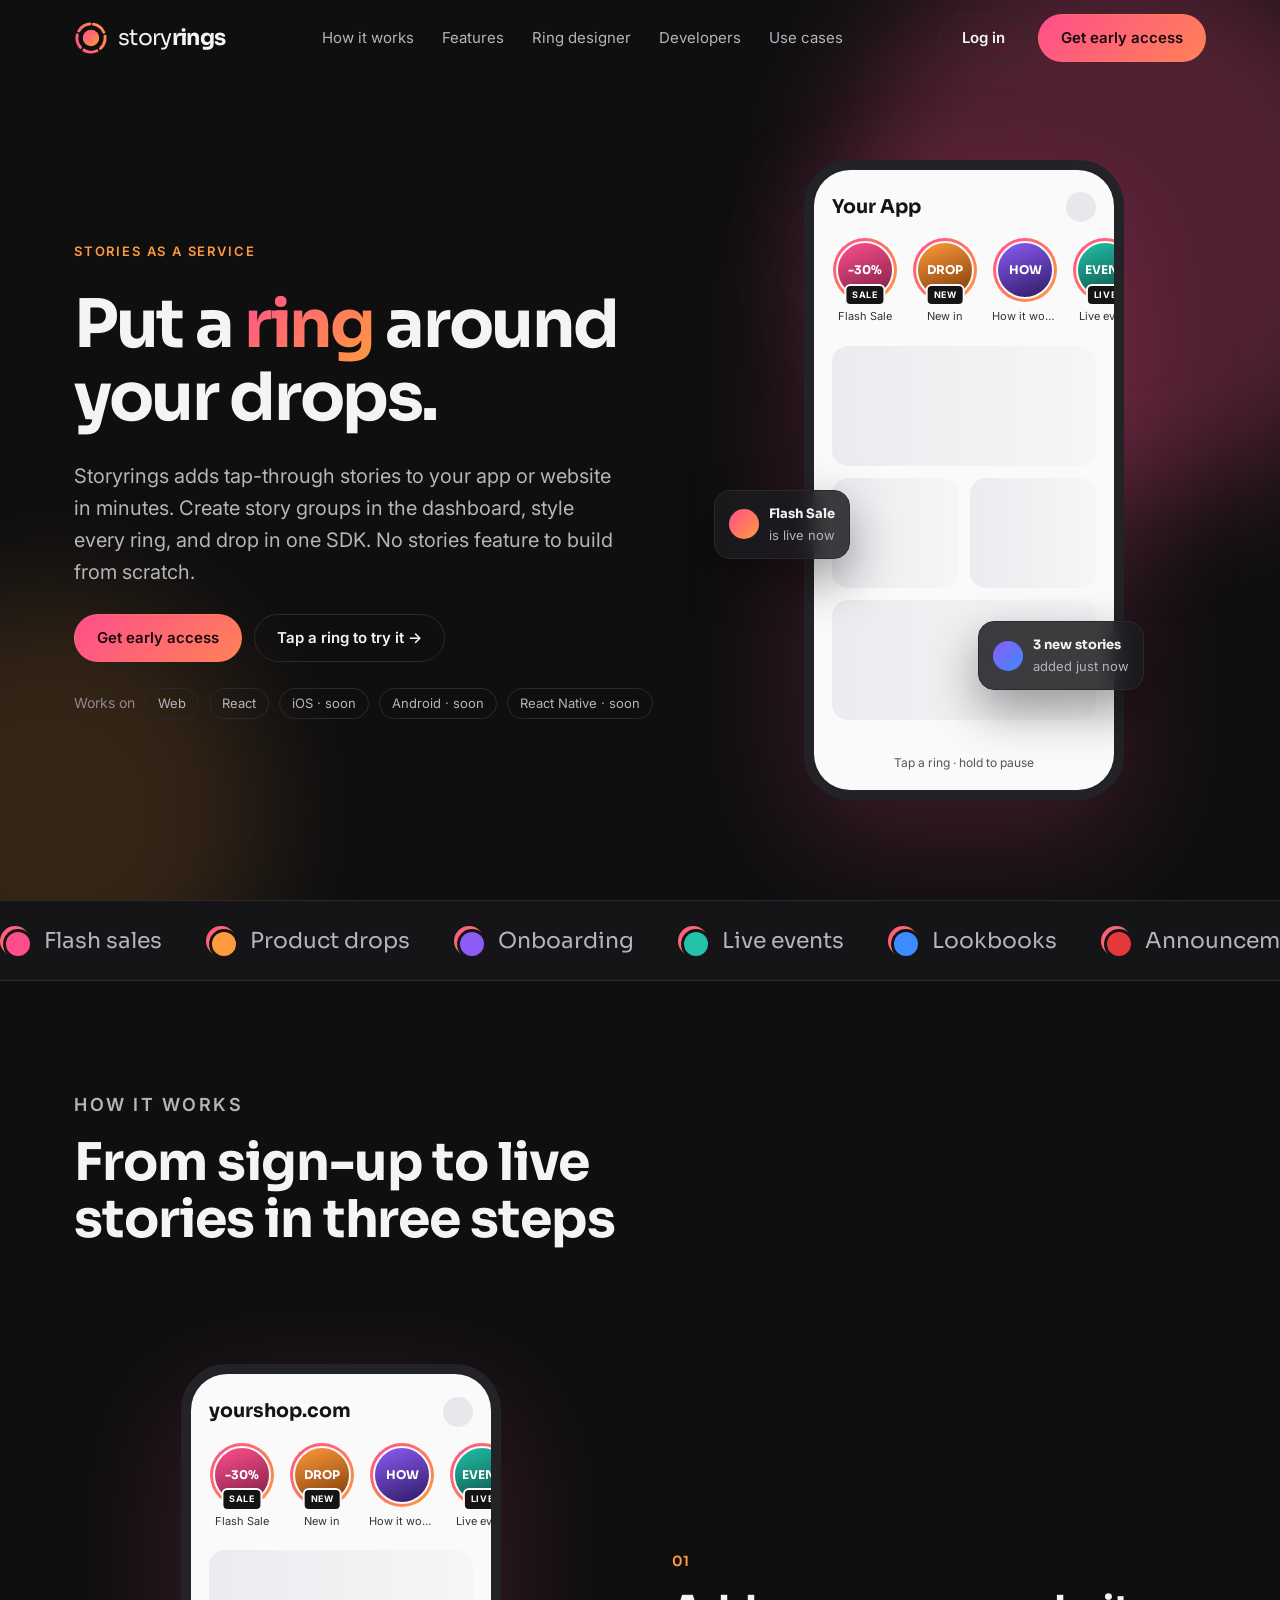
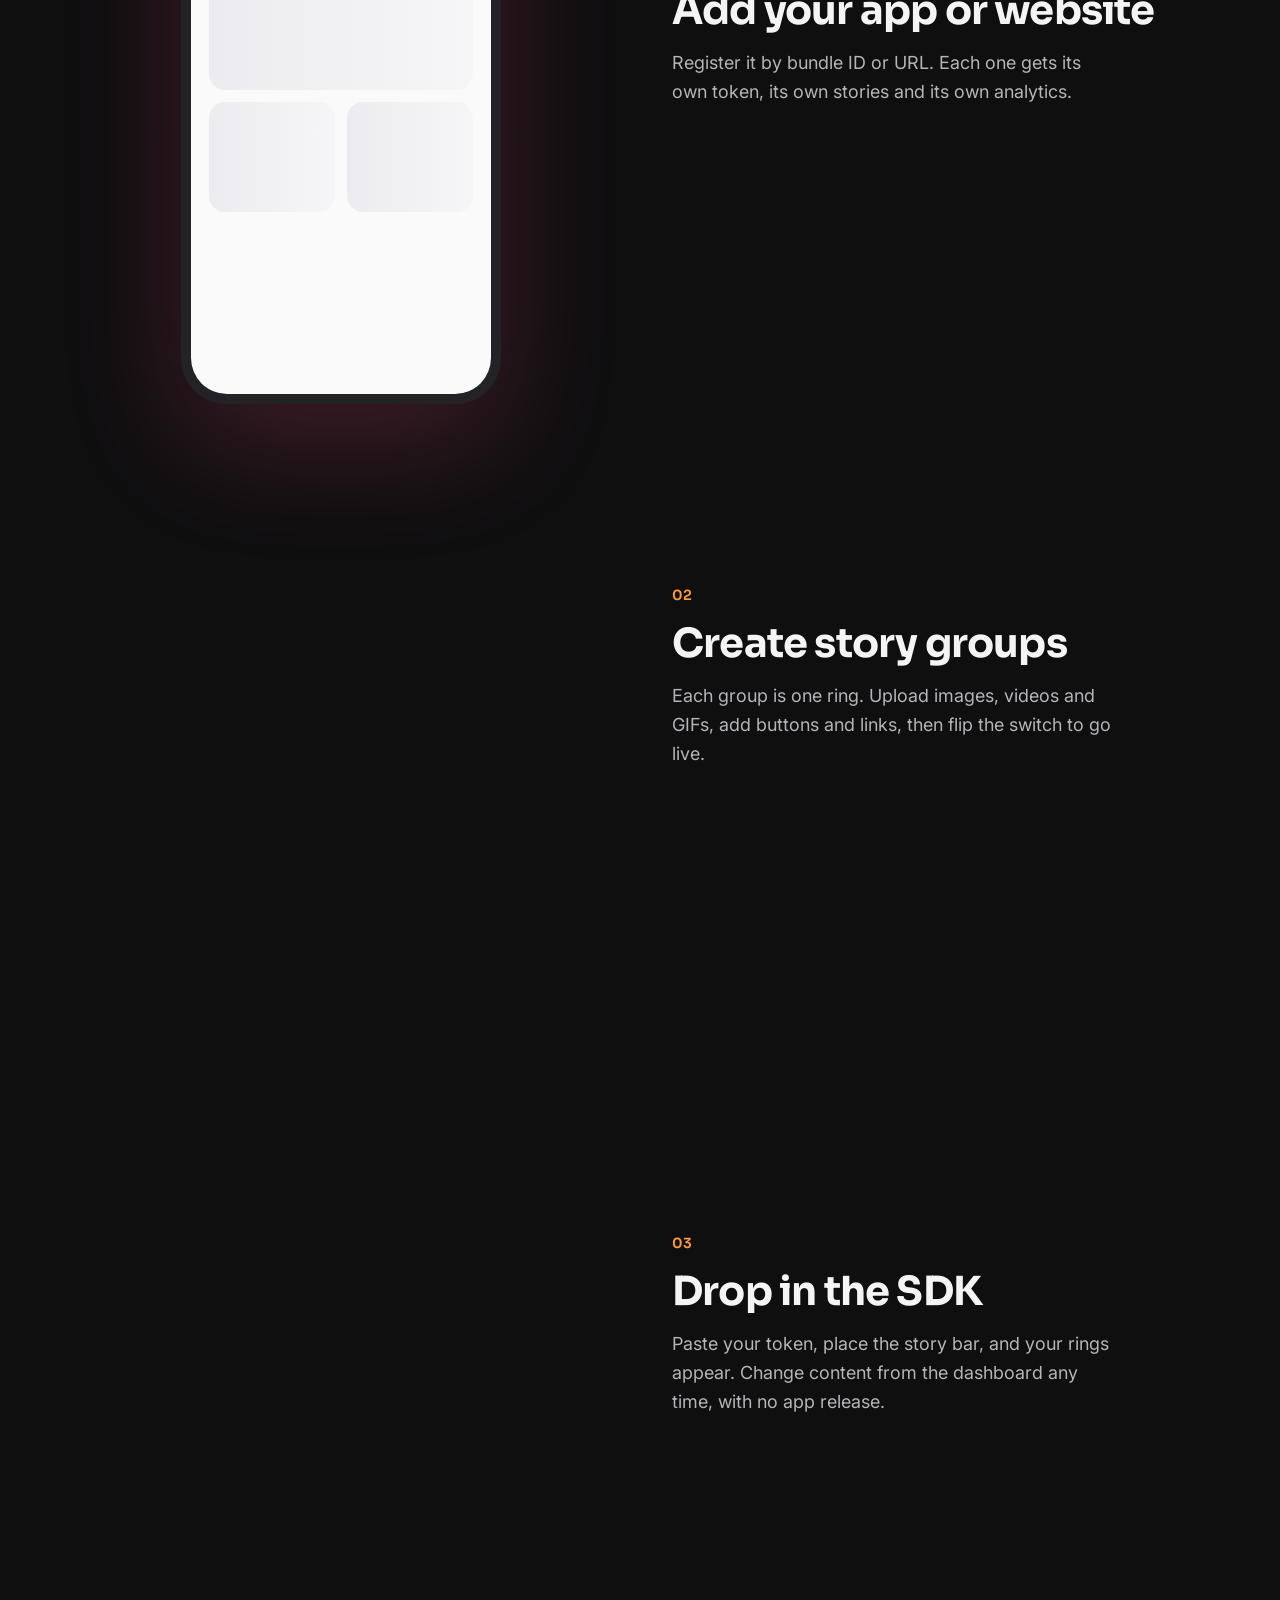
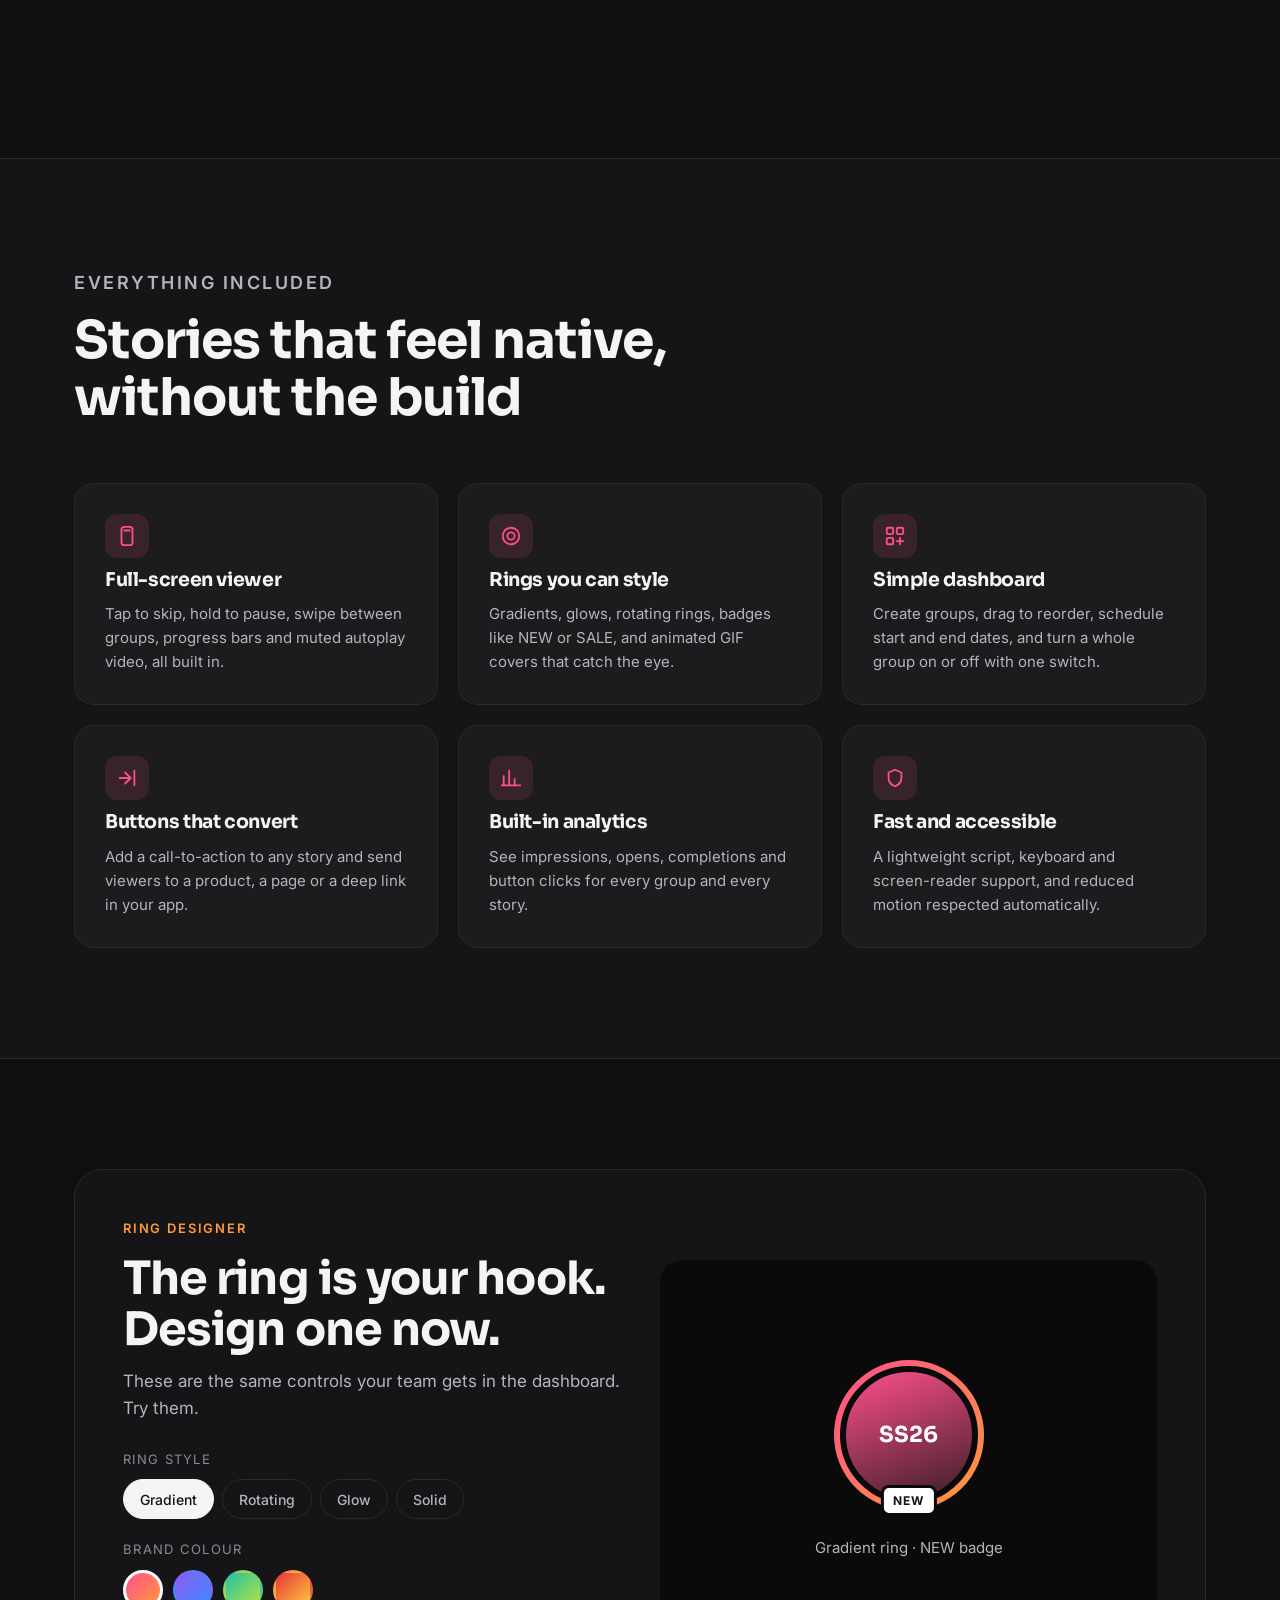
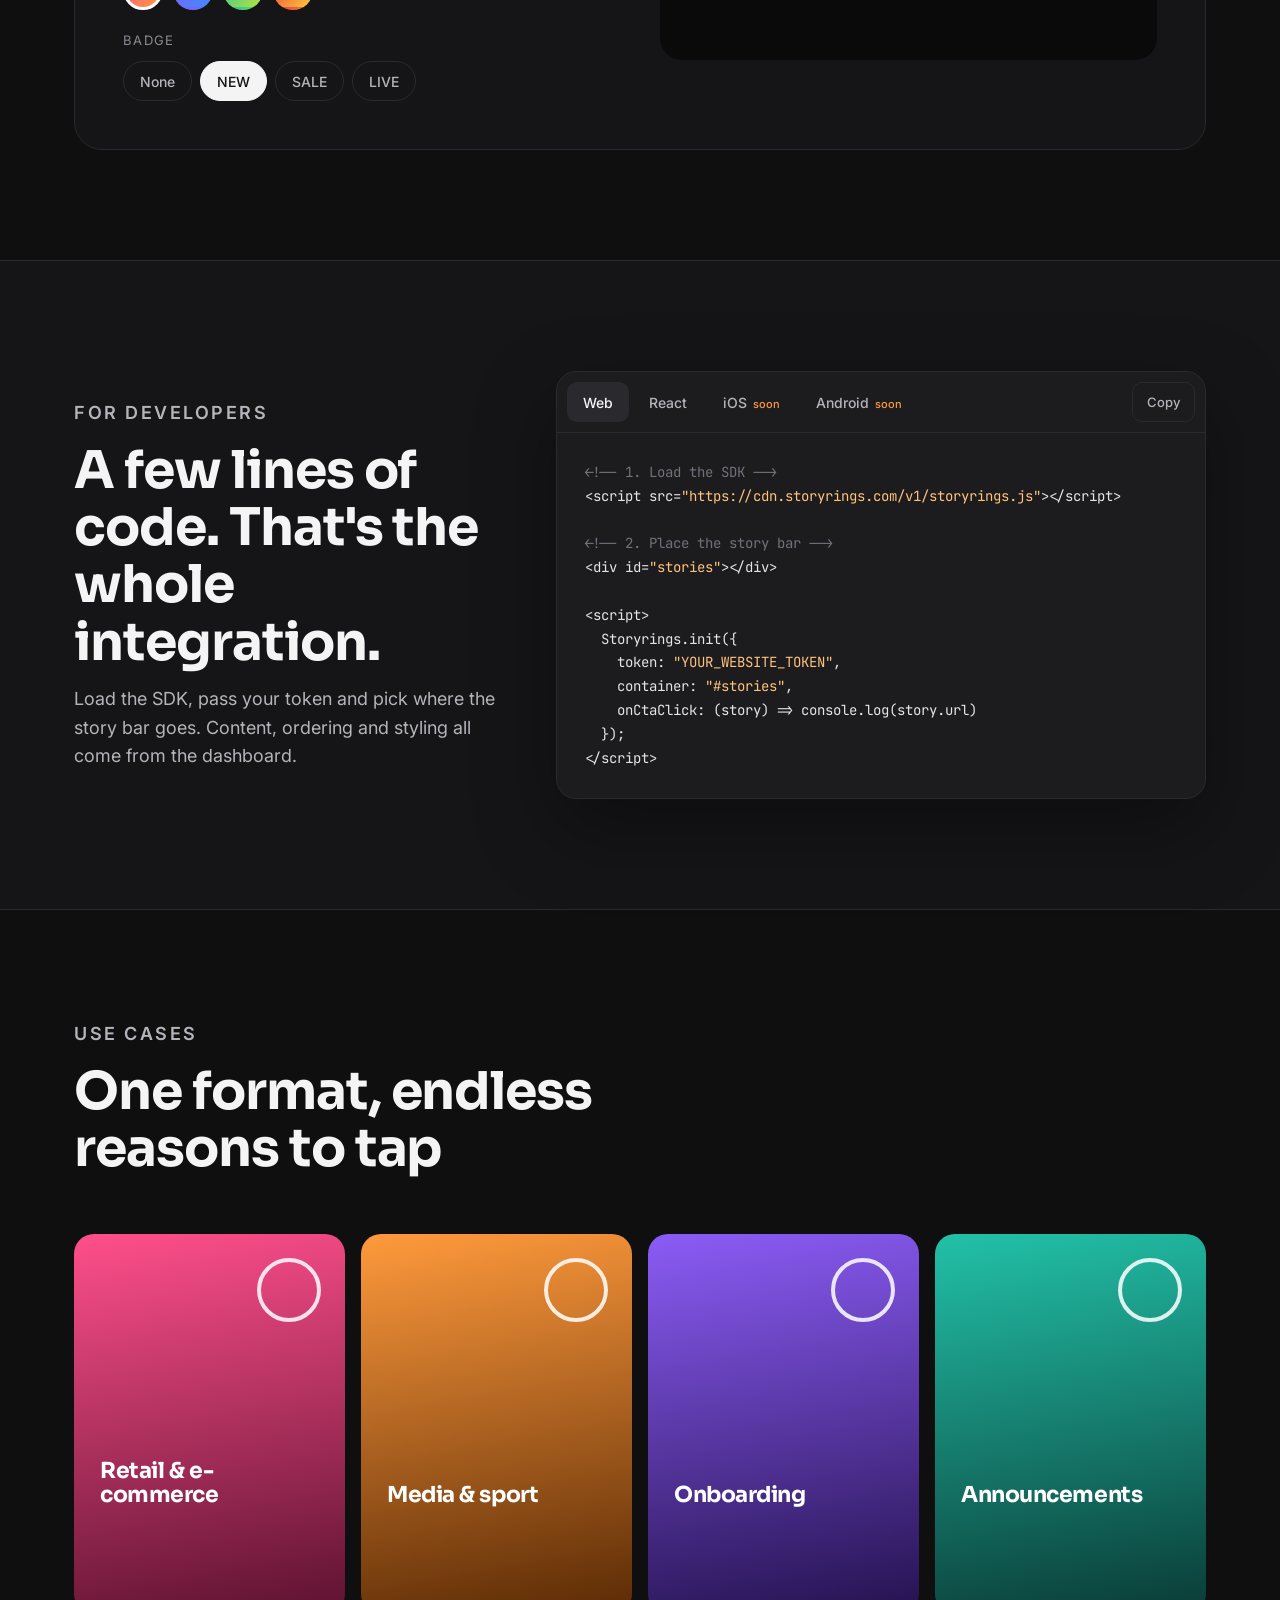
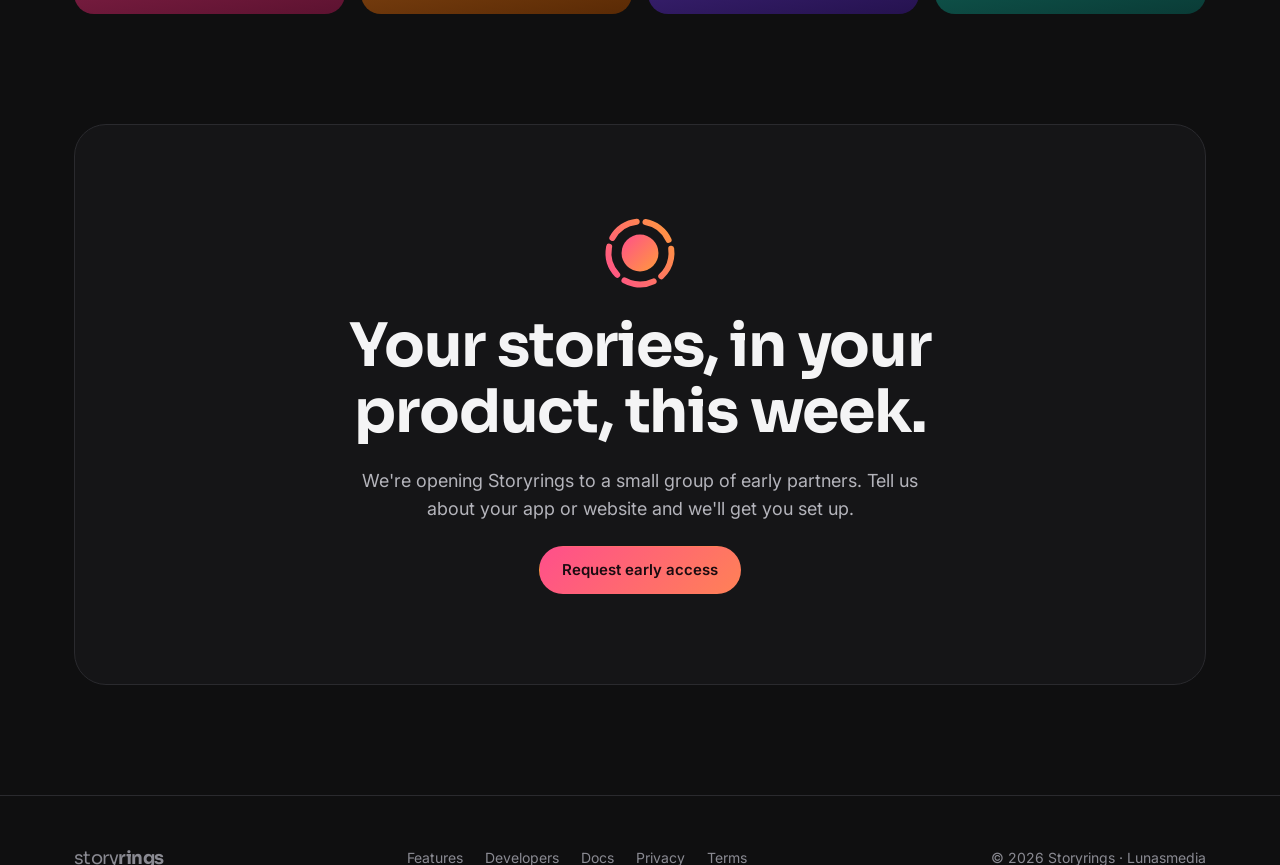
==== index.html @ 7da7b55b "Storyrings website" ====
<!doctype html>
<html lang="en">
<head>
<meta charset="utf-8">
<meta name="viewport" content="width=device-width, initial-scale=1">
<title>Storyrings: Stories as a Service for apps and websites</title>
<meta name="description" content="Add tap-through stories to any app or website with one SDK. Create story groups in the dashboard, style the rings, and track results.">
<link rel="icon" href="favicon.svg" type="image/svg+xml">
<link rel="preconnect" href="https://fonts.googleapis.com">
<link rel="preconnect" href="https://fonts.gstatic.com" crossorigin>
<link href="https://fonts.googleapis.com/css2?family=Sora:wght@400;600;700&family=Inter:wght@400;500;600&family=JetBrains+Mono:wght@400&display=swap" rel="stylesheet">
<style>
:root{
  --bg:#0F0F10; --bg-2:#151517; --card:#1C1C1F; --line:#2A2A2E;
  --text:#F4F4F5; --muted:#B4B4BB; --dim:#8A8A92;
  --pink:#FF4F8B; --orange:#FF9A3C; --grad:linear-gradient(135deg,var(--pink),var(--orange));
  --radius:20px; --max:1180px; --ease:cubic-bezier(.2,.8,.2,1);
}
*{box-sizing:border-box}
html{scroll-behavior:smooth}
body{margin:0;background:var(--bg);color:var(--text);font:16px/1.6 Inter,system-ui,sans-serif;-webkit-font-smoothing:antialiased;overflow-x:hidden}
h1,h2,h3{font-family:Sora,sans-serif;letter-spacing:-.02em;line-height:1.1;margin:0}
p{margin:0}
a{color:inherit}
img,svg{display:block}
.wrap{max-width:var(--max);margin:0 auto;padding:0 24px}
.btn{display:inline-flex;align-items:center;gap:8px;min-height:48px;padding:0 22px;border-radius:999px;font-weight:600;text-decoration:none;border:1px solid transparent;cursor:pointer;font-size:15px;font-family:inherit;transition:transform .25s var(--ease),filter .25s,border-color .25s,background .25s}
.btn-primary{background:var(--grad);color:#1A0B10;background-size:150% 150%}
.btn-primary:hover{filter:brightness(1.08);transform:translateY(-2px)}
.btn-ghost{border-color:var(--line);color:var(--text);background:transparent}
.btn-ghost:hover{border-color:#55555C;transform:translateY(-2px)}
:focus-visible{outline:2px solid var(--orange);outline-offset:3px}
.eyebrow{font-size:13px;letter-spacing:.14em;text-transform:uppercase;color:var(--orange);font-weight:600}
.grad-text{background:var(--grad);-webkit-background-clip:text;background-clip:text;color:transparent}
section{padding:110px 0;position:relative}
.section-head{max-width:680px;display:flex;flex-direction:column;gap:14px;margin-bottom:56px}
.section-head h2{font-size:clamp(32px,4.4vw,52px)}
.section-head p{color:var(--muted);font-size:18px}

/* reveal on scroll */
.reveal{opacity:0;transform:translateY(34px);transition:opacity .9s var(--ease),transform .9s var(--ease);transition-delay:var(--d,0s)}
.reveal.in{opacity:1;transform:none}
.js-off .reveal{opacity:1;transform:none}

/* progress + nav */
.progress{position:fixed;top:0;left:0;height:3px;width:100%;background:var(--grad);transform-origin:0 50%;transform:scaleX(0);z-index:60}
header{position:fixed;top:0;left:0;right:0;z-index:50;transition:background .3s,border-color .3s,backdrop-filter .3s;border-bottom:1px solid transparent}
header.scrolled{background:rgba(15,15,16,.78);backdrop-filter:blur(16px);border-color:var(--line)}
.nav{display:flex;align-items:center;justify-content:space-between;height:76px;gap:16px;transition:height .3s}
header.scrolled .nav{height:64px}
.logo{display:flex;align-items:center;gap:10px;text-decoration:none;font-family:Sora,sans-serif;font-size:22px;letter-spacing:-.03em}
.logo b{font-weight:700}
.logo svg{transition:transform .8s var(--ease)}
.logo:hover svg{transform:rotate(180deg)}
.nav-links{display:flex;gap:28px;list-style:none;margin:0;padding:0}
.nav-links a{text-decoration:none;color:var(--muted);font-size:15px;position:relative;padding:6px 0}
.nav-links a::after{content:"";position:absolute;left:0;right:0;bottom:0;height:2px;background:var(--grad);transform:scaleX(0);transition:transform .3s var(--ease)}
.nav-links a:hover,.nav-links a.active{color:var(--text)}
.nav-links a:hover::after,.nav-links a.active::after{transform:scaleX(1)}
@media (max-width:860px){.nav-links{display:none}.nav .btn-ghost{display:none}}

/* hero */
.hero{padding:150px 0 90px;overflow:hidden;min-height:100vh;display:flex;align-items:center}
.orb{position:absolute;border-radius:50%;filter:blur(60px);pointer-events:none;will-change:transform}
.orb.a{width:560px;height:560px;right:-120px;top:-60px;background:rgba(255,79,139,.28)}
.orb.b{width:420px;height:420px;left:-160px;bottom:-120px;background:rgba(255,154,60,.16)}
.hero-grid{display:grid;grid-template-columns:1.1fr .9fr;gap:56px;align-items:center;position:relative;width:100%}
.hero h1{font-size:clamp(40px,5.2vw,68px);font-weight:700;letter-spacing:-.035em}
.swap{display:inline-grid;vertical-align:bottom}
.swap span{grid-area:1/1;transition:opacity .5s var(--ease),transform .5s var(--ease);white-space:nowrap}
.swap span.out{opacity:0;transform:translateY(40%)}
.swap span.pre{opacity:0;transform:translateY(-40%)}
.hero-copy{display:flex;flex-direction:column;gap:26px}
.hero-copy .lede{font-size:20px;color:var(--muted);max-width:540px}
.hero-ctas{display:flex;gap:12px;flex-wrap:wrap}
.platforms{display:flex;gap:10px;flex-wrap:wrap;color:var(--dim);font-size:14px;align-items:center}
.chip{border:1px solid var(--line);border-radius:999px;padding:4px 12px;color:var(--muted);font-size:13px}
.phone-stage{perspective:1200px;display:flex;justify-content:center}
.float{position:absolute;border-radius:16px;background:rgba(28,28,31,.85);border:1px solid var(--line);backdrop-filter:blur(10px);padding:12px 14px;font-size:13px;display:flex;gap:10px;align-items:center;box-shadow:0 20px 50px rgba(0,0,0,.4);animation:bob 6s ease-in-out infinite;z-index:3;pointer-events:none}
.float b{font-family:Sora,sans-serif}
.float .dot{width:30px;height:30px;border-radius:50%;background:var(--grad);flex:0 0 auto}
.float.f1{left:-90px;top:330px}
.float{transition:opacity .3s}
body.viewing .float{opacity:0}
.float.f2{right:-20px;bottom:110px;animation-delay:-3s}
@keyframes bob{50%{transform:translateY(-12px)}}
@media (max-width:900px){.hero-grid{grid-template-columns:1fr}.float{display:none}.hero{padding-top:120px}}

/* phone */
.phone{width:320px;height:640px;border-radius:46px;background:#050505;border:10px solid #232327;position:relative;overflow:hidden;box-shadow:0 40px 120px rgba(255,79,139,.2);transform-style:preserve-3d;transition:transform .5s var(--ease)}
.phone-screen{position:absolute;inset:0;background:#FAFAFA;color:#141414;display:flex;flex-direction:column}
.app-top{padding:22px 18px 10px;display:flex;justify-content:space-between;align-items:center}
.app-top strong{font-family:Sora,sans-serif;font-size:19px}
.app-top span{width:30px;height:30px;border-radius:50%;background:#E8E8EC}
.app-body{padding:8px 18px;display:flex;flex-direction:column;gap:12px}
.sk{border-radius:16px;background:linear-gradient(90deg,#ECECF0 0%,#F6F6F8 50%,#ECECF0 100%);background-size:200% 100%;animation:shimmer 2.4s linear infinite}
@keyframes shimmer{to{background-position:-200% 0}}
.app-row{display:grid;grid-template-columns:1fr 1fr;gap:12px}
.phone-hint{position:absolute;bottom:18px;left:0;right:0;text-align:center;font-size:12px;color:#55555C}

/* story bar */
.story-bar{display:flex;gap:14px;overflow-x:auto;padding:6px 18px 12px;scrollbar-width:none}
.story-bar::-webkit-scrollbar{display:none}
.ring-btn{flex:0 0 auto;display:flex;flex-direction:column;align-items:center;gap:6px;background:none;border:0;padding:0;cursor:pointer;font:inherit;color:inherit;width:66px;animation:popin .6s var(--ease) both;animation-delay:calc(var(--i) * 90ms + .3s)}
@keyframes popin{from{opacity:0;transform:scale(.6)}}
.ring-btn:hover .ring{transform:scale(1.07)}
.ring{width:64px;height:64px;border-radius:50%;padding:3px;background:var(--grad);position:relative;transition:transform .3s var(--ease)}
.ring.seen{background:#C9C9CF}
.ring-inner{width:100%;height:100%;border-radius:50%;border:2.5px solid #FAFAFA;overflow:hidden;display:flex;align-items:center;justify-content:center;font-family:Sora,sans-serif;font-weight:700;font-size:12px;color:#fff}
.ring-label{font-size:11px;white-space:nowrap;overflow:hidden;text-overflow:ellipsis;max-width:66px;color:#333}
.badge{position:absolute;bottom:-4px;left:50%;transform:translateX(-50%);font-size:9px;font-weight:700;letter-spacing:.06em;padding:2px 6px;border-radius:6px;background:#141414;color:#fff;border:2px solid #FAFAFA}
.ring.pulse::after{content:"";position:absolute;inset:-4px;border-radius:50%;border:2px solid var(--pink);opacity:0;animation:pulse 2.4s ease-out infinite}
@keyframes pulse{0%{transform:scale(.92);opacity:.8}100%{transform:scale(1.2);opacity:0}}

/* viewer */
.viewer{position:absolute;inset:0;z-index:5;display:none;color:#fff;touch-action:pan-y}
.viewer.open{display:block;animation:zoomin .35s var(--ease)}
@keyframes zoomin{from{opacity:0;transform:scale(.85)}}
.viewer-slide{position:absolute;inset:0;display:flex;flex-direction:column;justify-content:flex-end;padding:28px 22px 90px;gap:10px}
.viewer-slide.anim>*{animation:up .5s var(--ease) both}
.viewer-slide.anim p{animation-delay:.08s}
@keyframes up{from{opacity:0;transform:translateY(16px)}}
.viewer-art{position:absolute;inset:0;overflow:hidden}
.viewer-art i{position:absolute;border-radius:50%;background:rgba(255,255,255,.14);animation:drift 9s ease-in-out infinite alternate}
@keyframes drift{to{transform:translate(30px,-40px) scale(1.15)}}
.viewer-slide h3{font-size:30px;position:relative}
.viewer-slide p{font-size:15px;opacity:.92;position:relative}
.bars{position:absolute;top:14px;left:12px;right:12px;display:flex;gap:4px;z-index:3}
.bars span{flex:1;height:3px;border-radius:2px;background:rgba(255,255,255,.35);overflow:hidden}
.bars i{display:block;height:100%;width:0;background:#fff}
.viewer-head{position:absolute;top:26px;left:12px;right:12px;display:flex;align-items:center;gap:8px;z-index:3;font-size:13px;font-weight:600}
.viewer-head .mini{width:28px;height:28px;border-radius:50%;border:2px solid #fff}
.paused{font-size:11px;opacity:0;transition:opacity .2s;background:rgba(0,0,0,.35);padding:2px 8px;border-radius:6px}
.viewer.is-paused .paused{opacity:1}
.viewer-close{margin-left:auto;background:none;border:0;color:#fff;width:44px;height:44px;cursor:pointer;display:flex;align-items:center;justify-content:center}
.tap{position:absolute;top:70px;bottom:80px;width:40%;background:none;border:0;cursor:pointer;z-index:2}
.tap.prev{left:0}.tap.next{right:0;width:60%}
.viewer-cta{position:absolute;bottom:22px;left:22px;right:22px;z-index:3;height:46px;border-radius:999px;background:#fff;color:#141414;border:0;font-weight:600;font-family:inherit;font-size:15px;cursor:pointer;transition:transform .2s}
.viewer-cta:hover{transform:scale(1.03)}

/* marquee */
.marquee{border-block:1px solid var(--line);padding:22px 0;overflow:hidden;background:var(--bg-2)}
.marquee-track{display:flex;gap:44px;width:max-content;animation:marq 38s linear infinite}
.marquee:hover .marquee-track{animation-play-state:paused}
.marquee-item{display:flex;align-items:center;gap:14px;font-family:Sora,sans-serif;font-size:22px;color:var(--muted);white-space:nowrap}
.marquee-item span.r{width:30px;height:30px;border-radius:50%;padding:3px;background:var(--grad)}
.marquee-item span.r::after{content:"";display:block;width:100%;height:100%;border-radius:50%;border:3px solid var(--bg-2);background:var(--c)}
@keyframes marq{to{transform:translateX(-50%)}}

/* sticky showcase */
.show{display:grid;grid-template-columns:1fr 1fr;gap:64px}
.show-sticky{position:sticky;top:110px;height:calc(100vh - 140px);min-height:560px;display:flex;align-items:center;justify-content:center}
.show-steps{display:flex;flex-direction:column}
.show-step{min-height:72vh;display:flex;flex-direction:column;justify-content:center;gap:16px;opacity:.25;transition:opacity .5s var(--ease)}
.show-step.active{opacity:1}
.show-step .num{font-family:Sora,sans-serif;font-size:14px;color:var(--orange);font-weight:600}
.show-step h3{font-size:clamp(28px,3.4vw,40px)}
.show-step p{color:var(--muted);font-size:18px;max-width:440px}
.screen{position:absolute;inset:0;opacity:0;transform:translateY(24px) scale(.98);transition:opacity .6s var(--ease),transform .6s var(--ease);pointer-events:none}
.screen.on{opacity:1;transform:none}
.dash{background:#121214;color:#F4F4F5;padding:22px 16px;display:flex;flex-direction:column;gap:12px;font-size:12px}
.dash h4{margin:0;font-family:Sora,sans-serif;font-size:16px}
.dash .field{border:1px solid #2E2E33;border-radius:10px;padding:10px 12px;color:#B4B4BB}
.dash .token{font-family:"JetBrains Mono",monospace;color:#FF9A3C;background:#1E1E22;border-radius:10px;padding:10px 12px;display:flex;justify-content:space-between}
.dash .pbtn{background:var(--grad);color:#1A0B10;border-radius:999px;padding:10px;text-align:center;font-weight:600}
.dash .gcard{border:1px solid #2E2E33;border-radius:12px;padding:12px;display:flex;align-items:center;gap:10px}
.dash .gcard .c{width:38px;height:38px;border-radius:50%;padding:2px;background:var(--grad)}
.dash .gcard .c::after{content:"";display:block;width:100%;height:100%;border-radius:50%;border:2px solid #121214;background:var(--c)}
.dash .thumbs{display:flex;gap:4px;margin-left:auto}
.dash .thumbs i{width:14px;height:24px;border-radius:3px;background:var(--c);opacity:.8}
.tog{width:30px;height:18px;border-radius:9px;background:#3A3A40;position:relative;flex:0 0 auto}
.tog::after{content:"";position:absolute;width:14px;height:14px;border-radius:50%;background:#fff;top:2px;left:2px;transition:left .3s}
.tog.on{background:var(--pink)}.tog.on::after{left:14px}
.show-mobile-phone{display:none}
@media (max-width:900px){.show{grid-template-columns:1fr}.show-sticky{display:none}.show-step{min-height:auto;opacity:1;padding:28px 0;border-bottom:1px solid var(--line)}}

/* features */
.features{display:grid;grid-template-columns:repeat(3,minmax(0,1fr));gap:20px}
.feature{background:var(--card);border:1px solid var(--line);border-radius:var(--radius);padding:30px;display:flex;flex-direction:column;gap:12px;position:relative;overflow:hidden;transition:transform .4s var(--ease),border-color .4s}
.feature::before{content:"";position:absolute;inset:0;background:radial-gradient(360px circle at var(--mx,50%) var(--my,50%),rgba(255,79,139,.16),transparent 60%);opacity:0;transition:opacity .4s}
.feature:hover{transform:translateY(-6px);border-color:#3A3A40}
.feature:hover::before{opacity:1}
.feature>*{position:relative}
.feature h3{font-size:19px}
.feature p{color:var(--muted);font-size:15px}
.icon{width:44px;height:44px;border-radius:12px;background:rgba(255,79,139,.12);display:flex;align-items:center;justify-content:center;color:var(--pink);transition:transform .5s var(--ease)}
.feature:hover .icon{transform:rotate(-8deg) scale(1.1)}
@media (max-width:900px){.features{grid-template-columns:1fr 1fr}}
@media (max-width:600px){.features{grid-template-columns:1fr}}

/* ring designer */
.studio{display:grid;grid-template-columns:1fr 1fr;gap:40px;align-items:center;background:var(--bg-2);border:1px solid var(--line);border-radius:28px;padding:48px}
.designer-stage{background:#0A0A0B;border-radius:22px;padding:44px 20px;display:flex;flex-direction:column;align-items:center;gap:26px;min-height:400px;justify-content:center;position:relative;overflow:hidden}
.d-ring{width:150px;height:150px;border-radius:50%;padding:6px;position:relative;transition:background .4s}
.d-ring .in{width:100%;height:100%;border-radius:50%;border:6px solid #0A0A0B;display:flex;align-items:center;justify-content:center;font-family:Sora,sans-serif;font-weight:700;font-size:22px;color:#fff;transition:background .4s}
.d-ring .bdg{position:absolute;left:50%;bottom:-6px;transform:translateX(-50%);background:#fff;color:#141414;font-size:12px;font-weight:700;letter-spacing:.06em;padding:3px 10px;border-radius:8px;border:3px solid #0A0A0B;transition:opacity .3s,transform .3s}
.d-ring .bdg.hide{opacity:0;transform:translateX(-50%) scale(.6)}
.d-ring.spin{animation:spin 4s linear infinite}
.d-ring.spin .in,.d-ring.spin .bdg{animation:spin 4s linear infinite reverse}
.d-ring.spin .bdg{animation:none}
.d-ring.glow{animation:glow 2s ease-in-out infinite}
@keyframes spin{to{transform:rotate(360deg)}}
@keyframes glow{50%{box-shadow:0 0 40px 8px var(--glow)}}
.d-label{color:var(--muted);font-size:15px}
.controls{display:flex;flex-direction:column;gap:20px;margin-top:26px}
.ctrl-label{font-size:13px;color:var(--dim);text-transform:uppercase;letter-spacing:.1em;margin-bottom:10px}
.seg{display:flex;gap:8px;flex-wrap:wrap}
.seg button{min-height:40px;padding:0 16px;border-radius:999px;border:1px solid var(--line);background:transparent;color:var(--muted);font:500 14px Inter,sans-serif;cursor:pointer;transition:all .25s}
.seg button[aria-pressed="true"]{background:var(--text);color:#141414;border-color:var(--text)}
.swatches{display:flex;gap:10px}
.swatches button{width:40px;height:40px;border-radius:50%;border:3px solid transparent;cursor:pointer;background:var(--sw);transition:transform .2s}
.swatches button:hover{transform:scale(1.1)}
.swatches button[aria-pressed="true"]{border-color:#fff}
@media (prefers-reduced-motion:reduce){.d-ring.spin,.d-ring.spin .in,.d-ring.glow{animation:none}}
@media (max-width:900px){.studio{grid-template-columns:1fr;padding:28px}}

/* code */
.code-card{background:var(--card);border:1px solid var(--line);border-radius:var(--radius);overflow:hidden;box-shadow:0 30px 80px rgba(0,0,0,.35)}
.code-top{display:flex;align-items:center;justify-content:space-between;border-bottom:1px solid var(--line);padding:10px;gap:8px;flex-wrap:wrap}
.tabs{display:flex;gap:4px;flex-wrap:wrap}
.tab{min-height:40px;padding:0 16px;border-radius:10px;background:none;border:0;color:var(--muted);font:500 14px Inter,sans-serif;cursor:pointer;transition:background .2s,color .2s}
.tab[aria-selected="true"]{background:#2A2A2E;color:var(--text)}
.tab small{color:var(--orange);margin-left:6px;font-size:11px}
.copy{min-height:40px;padding:0 14px;border-radius:10px;border:1px solid var(--line);background:none;color:var(--muted);font:500 13px Inter,sans-serif;cursor:pointer}
.copy:hover{color:var(--text)}
pre{margin:0;padding:28px;overflow-x:auto;font:14px/1.7 "JetBrains Mono",monospace;color:#E4E4E7;min-height:300px}
.c-k{color:#FF8FB4}.c-s{color:#FFC27A}.c-c{color:#71717A}
.caret{display:inline-block;width:8px;height:17px;background:var(--orange);vertical-align:text-bottom;animation:blink 1s steps(1) infinite}
@keyframes blink{50%{opacity:0}}
.code-grid{display:grid;grid-template-columns:.8fr 1.2fr;gap:48px;align-items:center}
@media (max-width:900px){.code-grid{grid-template-columns:1fr}}

/* use cases */
.uses{display:flex;gap:16px;height:380px}
.use{flex:1;border-radius:var(--radius);padding:26px;display:flex;flex-direction:column;justify-content:flex-end;gap:8px;color:#fff;position:relative;overflow:hidden;transition:flex .6s var(--ease);cursor:default;outline:none}
.use:hover,.use:focus-visible{flex:2.4}
.use h3{font-size:22px}
.use p{font-size:15px;opacity:0;transform:translateY(10px);transition:opacity .4s .1s,transform .4s .1s;max-width:300px}
.use:hover p,.use:focus-visible p{opacity:.92;transform:none}
.use .bigring{position:absolute;top:24px;right:24px;width:64px;height:64px;border-radius:50%;border:4px solid rgba(255,255,255,.85);transition:transform .6s var(--ease)}
.use:hover .bigring{transform:scale(1.25) rotate(20deg)}
@media (max-width:820px){.uses{flex-direction:column;height:auto}.use{min-height:170px}.use p{opacity:.92;transform:none}}

/* cta */
.cta{text-align:center;background:var(--bg-2);border:1px solid var(--line);border-radius:32px;padding:90px 28px;display:flex;flex-direction:column;align-items:center;gap:22px;position:relative;overflow:hidden}
.cta>*{position:relative}
.cta-rings{position:absolute!important;inset:0;display:flex;align-items:center;justify-content:center;pointer-events:none}
.cta-rings i{position:absolute;border-radius:50%;border:1px solid rgba(255,79,139,.18);animation:expand 6s linear infinite}
@keyframes expand{from{width:120px;height:120px;opacity:1}to{width:1100px;height:1100px;opacity:0}}
.cta h2{font-size:clamp(34px,5vw,60px);max-width:760px}
.cta p{color:var(--muted);font-size:18px;max-width:560px}
.cta .logo-spin{animation:spin 12s linear infinite}

footer{border-top:1px solid var(--line);padding:48px 0;color:var(--dim);font-size:14px}
.foot{display:flex;justify-content:space-between;gap:24px;flex-wrap:wrap;align-items:center}
.foot nav{display:flex;gap:22px;flex-wrap:wrap}
.foot a{text-decoration:none}.foot a:hover{color:var(--text)}

@media (prefers-reduced-motion:reduce){
  *,*::before,*::after{animation-duration:.001ms!important;animation-iteration-count:1!important;transition-duration:.001ms!important}
  .reveal{opacity:1;transform:none}
  .marquee-track{animation:none}
}
</style>
</head>
<body>
<div class="progress" id="progress" aria-hidden="true"></div>

<header id="hdr">
  <div class="wrap nav">
    <a class="logo" href="#top" aria-label="Storyrings home">
      <svg width="34" height="34" viewBox="0 0 140 140" aria-hidden="true"><defs><linearGradient id="lg" x1="0" y1="0" x2="1" y2="1"><stop offset="0" stop-color="#FF4F8B"/><stop offset="1" stop-color="#FF9A3C"/></linearGradient></defs><circle cx="70" cy="70" r="58" fill="none" stroke="url(#lg)" stroke-width="12" stroke-linecap="round" stroke-dasharray="56 16.9" transform="rotate(-80 70 70)"/><circle cx="70" cy="70" r="34" fill="url(#lg)"/></svg>
      <span>story<b>rings</b></span>
    </a>
    <ul class="nav-links">
      <li><a href="#how">How it works</a></li>
      <li><a href="#features">Features</a></li>
      <li><a href="#designer">Ring designer</a></li>
      <li><a href="#developers">Developers</a></li>
      <li><a href="#use-cases">Use cases</a></li>
    </ul>
    <div style="display:flex;gap:10px">
      <a class="btn btn-ghost" href="#">Log in</a>
      <a class="btn btn-primary" href="#get-started">Get early access</a>
    </div>
  </div>
</header>

<main id="top">

<section class="hero">
  <div class="orb a" data-depth="30" aria-hidden="true"></div>
  <div class="orb b" data-depth="-20" aria-hidden="true"></div>
  <div class="wrap hero-grid">
    <div class="hero-copy">
      <p class="eyebrow reveal">Stories as a Service</p>
      <h1 class="reveal" style="--d:.08s">Put a <span class="grad-text">ring</span> around<br><span class="swap" id="swap" aria-live="polite"><span>what matters.</span></span></h1>
      <p class="lede reveal" style="--d:.16s">Storyrings adds tap-through stories to your app or website in minutes. Create story groups in the dashboard, style every ring, and drop in one SDK. No stories feature to build from scratch.</p>
      <div class="hero-ctas reveal" style="--d:.24s">
        <a class="btn btn-primary" href="#get-started">Get early access</a>
        <a class="btn btn-ghost" href="#demo-phone">Tap a ring to try it →</a>
      </div>
      <div class="platforms reveal" style="--d:.32s"><span>Works on</span><span class="chip">Web</span><span class="chip">React</span><span class="chip">iOS · soon</span><span class="chip">Android · soon</span><span class="chip">React Native · soon</span></div>
    </div>

    <div class="phone-stage reveal" style="--d:.2s">
      <div style="position:relative">
        <div class="float f1" aria-hidden="true"><span class="dot"></span><span><b>Flash Sale</b><br><span style="color:var(--muted)">is live now</span></span></div>
        <div class="float f2" aria-hidden="true"><span class="dot" style="background:linear-gradient(135deg,#8B5CF6,#3C8BFF)"></span><span><b>3 new stories</b><br><span style="color:var(--muted)">added just now</span></span></div>
        <div class="phone" id="demo-phone" aria-label="Interactive Storyrings demo">
          <div class="phone-screen">
            <div class="app-top"><strong>Your App</strong><span aria-hidden="true"></span></div>
            <div class="story-bar" id="storyBar" role="list" aria-label="Stories"></div>
            <div class="app-body" aria-hidden="true">
              <div class="sk" style="height:120px"></div>
              <div class="app-row"><div class="sk" style="height:110px"></div><div class="sk" style="height:110px"></div></div>
              <div class="sk" style="height:120px"></div>
            </div>
            <p class="phone-hint">Tap a ring · hold to pause</p>
          </div>
          <div class="viewer" id="viewer" role="dialog" aria-modal="true" aria-label="Story viewer">
            <div class="viewer-art" id="vArt" aria-hidden="true"></div>
            <div class="bars" id="bars"></div>
            <div class="viewer-head"><span class="mini" id="vMini"></span><span id="vTitle"></span><span class="paused">Paused</span>
              <button class="viewer-close" id="vClose" aria-label="Close stories"><svg width="20" height="20" viewBox="0 0 24 24" fill="none" stroke="currentColor" stroke-width="2.4" stroke-linecap="round"><path d="M6 6l12 12M18 6L6 18"/></svg></button>
            </div>
            <div class="viewer-slide" id="vSlide"><h3></h3><p></p></div>
            <button class="tap prev" id="vPrev" aria-label="Previous story"></button>
            <button class="tap next" id="vNext" aria-label="Next story"></button>
            <button class="viewer-cta" id="vCta">Learn more</button>
          </div>
        </div>
      </div>
    </div>
  </div>
</section>

<div class="marquee" aria-label="Things you can share with Storyrings">
  <div class="marquee-track" id="marquee"></div>
</div>

<section id="how">
  <div class="wrap">
    <div class="section-head reveal">
      <p class="eyebrow">How it works</p>
      <h2>From sign-up to live stories in three steps</h2>
    </div>
    <div class="show">
      <div class="show-sticky">
        <div class="phone" aria-hidden="true">
          <div class="screen dash on" data-screen="0">
            <h4>Add app or website</h4>
            <div class="field">Website URL</div>
            <div class="field" style="color:#F4F4F5">https://yourshop.com</div>
            <p style="color:#8A8A92;margin-top:6px">Your token</p>
            <div class="token"><span>sr_live_8f2a…c91</span><span>Copy</span></div>
            <div class="pbtn" style="margin-top:auto">Create</div>
          </div>
          <div class="screen dash" data-screen="1">
            <h4>Content</h4>
            <div class="gcard" style="--c:linear-gradient(160deg,#FF4F8B,#7A1E45)"><span class="c"></span><span>Flash Sale<br><span style="color:#8A8A92">3 stories</span></span><span class="thumbs"><i></i><i></i><i></i></span><span class="tog on"></span></div>
            <div class="gcard" style="--c:linear-gradient(160deg,#FF9A3C,#7A3A08)"><span class="c"></span><span>New in<br><span style="color:#8A8A92">2 stories</span></span><span class="thumbs"><i></i><i></i></span><span class="tog on"></span></div>
            <div class="gcard" style="--c:linear-gradient(160deg,#8B5CF6,#2E1A63)"><span class="c"></span><span>Lookbook<br><span style="color:#8A8A92">5 stories</span></span><span class="thumbs"><i></i><i></i><i></i></span><span class="tog" id="demoTog"></span></div>
            <div class="field" style="text-align:center;border-style:dashed">+ New group</div>
          </div>
          <div class="screen phone-screen" data-screen="2">
            <div class="app-top"><strong>yourshop.com</strong><span></span></div>
            <div class="story-bar" id="showBar" style="pointer-events:none"></div>
            <div class="app-body"><div class="sk" style="height:140px"></div><div class="app-row"><div class="sk" style="height:110px"></div><div class="sk" style="height:110px"></div></div></div>
          </div>
        </div>
      </div>
      <div class="show-steps">
        <div class="show-step active" data-step="0"><span class="num">01</span><h3>Add your app or website</h3><p>Register it by bundle ID or URL. Each one gets its own token, its own stories and its own analytics.</p></div>
        <div class="show-step" data-step="1"><span class="num">02</span><h3>Create story groups</h3><p>Each group is one ring. Upload images, videos and GIFs, add buttons and links, then flip the switch to go live.</p></div>
        <div class="show-step" data-step="2"><span class="num">03</span><h3>Drop in the SDK</h3><p>Paste your token, place the story bar, and your rings appear. Change content from the dashboard any time, with no app release.</p></div>
      </div>
    </div>
  </div>
</section>

<section id="features" style="background:var(--bg-2);border-block:1px solid var(--line)">
  <div class="wrap">
    <div class="section-head reveal">
      <p class="eyebrow">Everything included</p>
      <h2>Stories that feel native, without the build</h2>
    </div>
    <div class="features">
      <div class="feature reveal"><div class="icon"><svg width="22" height="22" viewBox="0 0 24 24" fill="none" stroke="currentColor" stroke-width="2" stroke-linecap="round" stroke-linejoin="round" aria-hidden="true"><rect x="6" y="2" width="12" height="20" rx="3"/><path d="M9 6h6"/></svg></div><h3>Full-screen viewer</h3><p>Tap to skip, hold to pause, swipe between groups, progress bars and muted autoplay video, all built in.</p></div>
      <div class="feature reveal" style="--d:.08s"><div class="icon"><svg width="22" height="22" viewBox="0 0 24 24" fill="none" stroke="currentColor" stroke-width="2" stroke-linecap="round" aria-hidden="true"><circle cx="12" cy="12" r="9"/><circle cx="12" cy="12" r="4"/></svg></div><h3>Rings you can style</h3><p>Gradients, glows, rotating rings, badges like NEW or SALE, and animated GIF covers that catch the eye.</p></div>
      <div class="feature reveal" style="--d:.16s"><div class="icon"><svg width="22" height="22" viewBox="0 0 24 24" fill="none" stroke="currentColor" stroke-width="2" stroke-linecap="round" stroke-linejoin="round" aria-hidden="true"><rect x="3" y="3" width="7" height="7" rx="1.5"/><rect x="14" y="3" width="7" height="7" rx="1.5"/><rect x="3" y="14" width="7" height="7" rx="1.5"/><path d="M17.5 14v7M14 17.5h7"/></svg></div><h3>Simple dashboard</h3><p>Create groups, drag to reorder, schedule start and end dates, and turn a whole group on or off with one switch.</p></div>
      <div class="feature reveal"><div class="icon"><svg width="22" height="22" viewBox="0 0 24 24" fill="none" stroke="currentColor" stroke-width="2" stroke-linecap="round" stroke-linejoin="round" aria-hidden="true"><path d="M4 12h10M10 6l6 6-6 6"/><path d="M20 4v16"/></svg></div><h3>Buttons that convert</h3><p>Add a call-to-action to any story and send viewers to a product, a page or a deep link in your app.</p></div>
      <div class="feature reveal" style="--d:.08s"><div class="icon"><svg width="22" height="22" viewBox="0 0 24 24" fill="none" stroke="currentColor" stroke-width="2" stroke-linecap="round" aria-hidden="true"><path d="M4 20V10M10 20V4M16 20v-7M22 20H2"/></svg></div><h3>Built-in analytics</h3><p>See impressions, opens, completions and button clicks for every group and every story.</p></div>
      <div class="feature reveal" style="--d:.16s"><div class="icon"><svg width="22" height="22" viewBox="0 0 24 24" fill="none" stroke="currentColor" stroke-width="2" stroke-linecap="round" stroke-linejoin="round" aria-hidden="true"><path d="M12 3l7 3v6c0 4.5-3 7.5-7 9-4-1.5-7-4.5-7-9V6l7-3z"/></svg></div><h3>Fast and accessible</h3><p>A lightweight script, keyboard and screen-reader support, and reduced motion respected automatically.</p></div>
    </div>
  </div>
</section>

<section id="designer">
  <div class="wrap">
    <div class="studio reveal">
      <div>
        <p class="eyebrow">Ring designer</p>
        <h2 style="font-size:clamp(30px,4vw,46px);margin-top:14px">The ring is your hook. Design one now.</h2>
        <p style="color:var(--muted);margin-top:14px;font-size:17px">These are the same controls your team gets in the dashboard. Try them.</p>
        <div class="controls">
          <div><div class="ctrl-label" id="l-style">Ring style</div>
            <div class="seg" role="group" aria-labelledby="l-style" id="styleSeg">
              <button aria-pressed="true" data-v="gradient">Gradient</button>
              <button aria-pressed="false" data-v="spin">Rotating</button>
              <button aria-pressed="false" data-v="glow">Glow</button>
              <button aria-pressed="false" data-v="solid">Solid</button>
            </div></div>
          <div><div class="ctrl-label" id="l-col">Brand colour</div>
            <div class="swatches" role="group" aria-labelledby="l-col" id="colSeg">
              <button aria-pressed="true" aria-label="Pink and orange" style="--sw:linear-gradient(135deg,#FF4F8B,#FF9A3C)" data-a="#FF4F8B" data-b="#FF9A3C"></button>
              <button aria-pressed="false" aria-label="Violet and blue" style="--sw:linear-gradient(135deg,#8B5CF6,#3C8BFF)" data-a="#8B5CF6" data-b="#3C8BFF"></button>
              <button aria-pressed="false" aria-label="Teal and lime" style="--sw:linear-gradient(135deg,#22C1A8,#B6E43C)" data-a="#22C1A8" data-b="#B6E43C"></button>
              <button aria-pressed="false" aria-label="Red and gold" style="--sw:linear-gradient(135deg,#E5383B,#FFC83D)" data-a="#E5383B" data-b="#FFC83D"></button>
            </div></div>
          <div><div class="ctrl-label" id="l-bdg">Badge</div>
            <div class="seg" role="group" aria-labelledby="l-bdg" id="bdgSeg">
              <button aria-pressed="false" data-v="">None</button>
              <button aria-pressed="true" data-v="NEW">NEW</button>
              <button aria-pressed="false" data-v="SALE">SALE</button>
              <button aria-pressed="false" data-v="LIVE">LIVE</button>
            </div></div>
        </div>
      </div>
      <div class="designer-stage" aria-live="polite">
        <div class="d-ring" id="dRing"><div class="in" id="dIn">SS26</div><span class="bdg" id="dBdg">NEW</span></div>
        <p class="d-label" id="dLabel">Gradient ring · NEW badge</p>
      </div>
    </div>
  </div>
</section>

<section id="developers" style="background:var(--bg-2);border-block:1px solid var(--line)">
  <div class="wrap code-grid">
    <div class="section-head reveal" style="margin:0">
      <p class="eyebrow">For developers</p>
      <h2>A few lines of code. That's the whole integration.</h2>
      <p>Load the SDK, pass your token and pick where the story bar goes. Content, ordering and styling all come from the dashboard.</p>
    </div>
    <div class="code-card reveal" style="--d:.1s">
      <div class="code-top">
        <div class="tabs" role="tablist" aria-label="Code examples">
          <button class="tab" role="tab" aria-selected="true" aria-controls="codePane" data-k="web">Web</button>
          <button class="tab" role="tab" aria-selected="false" aria-controls="codePane" data-k="react" tabindex="-1">React</button>
          <button class="tab" role="tab" aria-selected="false" aria-controls="codePane" data-k="ios" tabindex="-1">iOS<small>soon</small></button>
          <button class="tab" role="tab" aria-selected="false" aria-controls="codePane" data-k="android" tabindex="-1">Android<small>soon</small></button>
        </div>
        <button class="copy" id="copyBtn">Copy</button>
      </div>
      <pre role="tabpanel" id="codePane" aria-live="off"></pre>
    </div>
  </div>
</section>

<section id="use-cases">
  <div class="wrap">
    <div class="section-head reveal">
      <p class="eyebrow">Use cases</p>
      <h2>One format, endless reasons to tap</h2>
    </div>
    <div class="uses reveal">
      <div class="use" tabindex="0" style="background:linear-gradient(170deg,#FF4F8B,#5C1230)"><span class="bigring" aria-hidden="true"></span><h3>Retail &amp; e-commerce</h3><p>Drops, flash sales and shoppable looks with a button straight to the product.</p></div>
      <div class="use" tabindex="0" style="background:linear-gradient(170deg,#FF9A3C,#5A2A05)"><span class="bigring" aria-hidden="true"></span><h3>Media &amp; sport</h3><p>Highlights, behind-the-scenes and live moments in a format fans already love.</p></div>
      <div class="use" tabindex="0" style="background:linear-gradient(170deg,#8B5CF6,#25124F)"><span class="bigring" aria-hidden="true"></span><h3>Onboarding</h3><p>Show new users around your product in five quick taps instead of a long tutorial.</p></div>
      <div class="use" tabindex="0" style="background:linear-gradient(170deg,#22C1A8,#0A3B36)"><span class="bigring" aria-hidden="true"></span><h3>Announcements</h3><p>New features, events and offers, placed right where users already are.</p></div>
    </div>
  </div>
</section>

<section id="get-started" style="padding-top:0">
  <div class="wrap">
    <div class="cta reveal">
      <div class="cta-rings" aria-hidden="true"><i></i><i style="animation-delay:-2s"></i><i style="animation-delay:-4s"></i></div>
      <svg class="logo-spin" width="76" height="76" viewBox="0 0 140 140" aria-hidden="true"><defs><linearGradient id="lg2" x1="0" y1="0" x2="1" y2="1"><stop offset="0" stop-color="#FF4F8B"/><stop offset="1" stop-color="#FF9A3C"/></linearGradient></defs><circle cx="70" cy="70" r="58" fill="none" stroke="url(#lg2)" stroke-width="11" stroke-linecap="round" stroke-dasharray="56 16.9" transform="rotate(-80 70 70)"/><circle cx="70" cy="70" r="34" fill="url(#lg2)"/></svg>
      <h2>Your stories, in your product, this week.</h2>
      <p>We're opening Storyrings to a small group of early partners. Tell us about your app or website and we'll get you set up.</p>
      <a class="btn btn-primary" href="mailto:hello@storyrings.com?subject=Storyrings%20early%20access">Request early access</a>
    </div>
  </div>
</section>

</main>

<footer>
  <div class="wrap foot">
    <a class="logo" href="#top" style="font-size:18px"><span>story<b>rings</b></span></a>
    <nav aria-label="Footer">
      <a href="#features">Features</a>
      <a href="#developers">Developers</a>
      <a href="#">Docs</a>
      <a href="#">Privacy</a>
      <a href="#">Terms</a>
    </nav>
    <p>© <span id="yr"></span> Storyrings · Lunasmedia</p>
  </div>
</footer>

<script>
const reduced = matchMedia('(prefers-reduced-motion: reduce)').matches;
const $ = s => document.querySelector(s), $$ = s => [...document.querySelectorAll(s)];
$('#yr').textContent = new Date().getFullYear();

/* ---- reveal on scroll ---- */
const io = new IntersectionObserver(es => es.forEach(e => { if (e.isIntersecting) { e.target.classList.add('in'); io.unobserve(e.target); } }), { threshold: .14, rootMargin: '0px 0px -40px 0px' });
$$('.reveal').forEach(el => io.observe(el));

/* ---- header, progress bar, active nav, orb parallax ---- */
const hdr = $('#hdr'), prog = $('#progress'), orbs = $$('.orb');
const navMap = $$('.nav-links a').map(a => [a, document.querySelector(a.getAttribute('href'))]);
let ticking = false;
function onScroll(){
  const y = scrollY, h = document.documentElement.scrollHeight - innerHeight;
  hdr.classList.toggle('scrolled', y > 20);
  prog.style.transform = 'scaleX(' + (h > 0 ? y / h : 0) + ')';
  if (!reduced) orbs.forEach(o => o.style.translate = '0 ' + (y * o.dataset.depth / 100) + 'px');
  navMap.forEach(([a, sec]) => { const r = sec.getBoundingClientRect(); a.classList.toggle('active', r.top < innerHeight * .4 && r.bottom > innerHeight * .4); });
  ticking = false;
}
addEventListener('scroll', () => { if (!ticking) { requestAnimationFrame(onScroll); ticking = true; } }, { passive: true });
onScroll();

/* ---- rotating headline ---- */
const words = ['what matters.', 'your drops.', 'your launches.', 'your news.', 'your best deals.'];
const swap = $('#swap'); let wi = 0;
if (!reduced) setInterval(() => {
  const cur = swap.querySelector('span:not(.out)');
  wi = (wi + 1) % words.length;
  const nx = document.createElement('span'); nx.textContent = words[wi]; nx.className = 'pre';
  swap.appendChild(nx); requestAnimationFrame(() => requestAnimationFrame(() => nx.className = ''));
  cur.className = 'out'; setTimeout(() => cur.remove(), 600);
}, 2600);

/* ---- phone tilt ---- */
const heroPhone = $('#demo-phone');
if (!reduced && matchMedia('(pointer:fine)').matches) {
  $('.hero').addEventListener('pointermove', e => {
    const r = heroPhone.getBoundingClientRect();
    const x = (e.clientX - (r.left + r.width / 2)) / innerWidth, y = (e.clientY - (r.top + r.height / 2)) / innerHeight;
    heroPhone.style.transform = 'rotateY(' + (x * 14) + 'deg) rotateX(' + (-y * 10) + 'deg)';
  });
  $('.hero').addEventListener('pointerleave', () => heroPhone.style.transform = '');
}

/* ---- demo stories ---- */
const groups = [
  { title: 'Flash Sale', label: '-30%', colors: ['#FF4F8B','#7A1E45'], badge: 'SALE', pulse: true, stories: [
    { h: '48 hours only', p: 'Up to 30% off the new season. Rings like this one grab attention first.', cta: 'Shop the sale' },
    { h: 'Hand-picked for you', p: 'Each story can link straight to a product or a page.', cta: 'See picks' } ] },
  { title: 'New in', label: 'DROP', colors: ['#FF9A3C','#7A3A08'], badge: 'NEW', stories: [
    { h: 'Just landed', p: 'Upload images, videos or GIFs from the dashboard. No app update needed.', cta: 'Explore' },
    { h: 'Swipe-worthy', p: 'Tap right for the next story, left to go back. Hold to pause.', cta: 'Explore' } ] },
  { title: 'How it works', label: 'HOW', colors: ['#8B5CF6','#2E1A63'], stories: [
    { h: '1. Add your app', p: 'Register your app or website and copy its token.', cta: 'Get early access' },
    { h: '2. Create groups', p: 'Each group is a ring. Fill it with stories.', cta: 'Get early access' },
    { h: '3. Drop in the SDK', p: 'A few lines of code and you are live.', cta: 'Get early access' } ] },
  { title: 'Live event', label: 'EVENT', colors: ['#22C1A8','#0D4A44'], badge: 'LIVE', stories: [
    { h: 'Happening now', p: 'Schedule groups to appear only between set dates and times.', cta: 'Join in' } ] },
  { title: 'Tips', label: 'TIPS', colors: ['#3C8BFF','#0E2A5C'], stories: [
    { h: 'Make it pop', p: 'Gradient, glow or rotating rings in your brand colours.', cta: 'Design a ring' } ] }
];
const seen = new Set();
const gradOf = g => 'linear-gradient(160deg,' + g.colors[0] + ',' + g.colors[1] + ')';
function ringHTML(g, i, isSeen){
  return '<span class="ring' + (isSeen ? ' seen' : (g.pulse ? ' pulse' : '')) + '"><span class="ring-inner" style="background:' + gradOf(g) + '">' + g.label + '</span>' + (g.badge && !isSeen ? '<span class="badge">' + g.badge + '</span>' : '') + '</span><span class="ring-label">' + g.title + '</span>';
}
const bar = $('#storyBar');
function renderBar(){
  bar.innerHTML = '';
  groups.forEach((g, i) => {
    const b = document.createElement('button');
    b.className = 'ring-btn'; b.style.setProperty('--i', i); b.setAttribute('role', 'listitem');
    b.setAttribute('aria-label', g.title + ' stories' + (seen.has(i) ? ', watched' : ''));
    b.innerHTML = ringHTML(g, i, seen.has(i));
    b.addEventListener('click', () => openViewer(i));
    bar.appendChild(b);
  });
}
$('#showBar').innerHTML = groups.slice(0, 4).map((g, i) => '<span class="ring-btn" style="--i:' + i + '">' + ringHTML(g, i, false) + '</span>').join('');

const viewer = $('#viewer'), barsEl = $('#bars'), slide = $('#vSlide'), vCta = $('#vCta'), vArt = $('#vArt');
let gi = 0, si = 0, elapsed = 0, last = 0, raf = null, paused = false;
const DURATION = 4500;
function openViewer(i){ gi = i; si = 0; viewer.classList.add('open'); document.body.classList.add('viewing'); show(); $('#vClose').focus(); }
function closeViewer(){ cancelAnimationFrame(raf); viewer.classList.remove('open'); document.body.classList.remove('viewing'); renderBar(); const btns = bar.querySelectorAll('.ring-btn'); (btns[gi] || bar).focus(); }
function show(){
  cancelAnimationFrame(raf);
  const g = groups[gi], s = g.stories[si];
  seen.add(gi);
  viewer.style.background = 'linear-gradient(170deg,' + g.colors[0] + ',' + g.colors[1] + ')';
  vArt.innerHTML = '<i style="width:180px;height:180px;left:-40px;top:120px"></i><i style="width:120px;height:120px;right:-20px;top:60px;animation-delay:-3s"></i><i style="width:90px;height:90px;left:140px;top:300px;animation-delay:-6s"></i>';
  $('#vTitle').textContent = g.title; $('#vMini').style.background = gradOf(g);
  slide.classList.remove('anim'); void slide.offsetWidth; slide.classList.add('anim');
  slide.querySelector('h3').textContent = s.h; slide.querySelector('p').textContent = s.p; vCta.textContent = s.cta;
  barsEl.innerHTML = g.stories.map((_, k) => '<span><i style="width:' + (k < si ? 100 : 0) + '%"></i></span>').join('');
  elapsed = 0; last = performance.now();
  const fill = barsEl.children[si].firstChild;
  const tick = t => {
    if (!paused) elapsed += t - last;
    last = t;
    fill.style.width = Math.min(100, elapsed / DURATION * 100) + '%';
    if (elapsed >= DURATION) return next();
    raf = requestAnimationFrame(tick);
  };
  raf = requestAnimationFrame(tick);
}
function next(){ const g = groups[gi]; if (si < g.stories.length - 1) { si++; show(); } else if (gi < groups.length - 1) { gi++; si = 0; show(); } else closeViewer(); }
function prev(){ if (si > 0) { si--; show(); } else if (gi > 0) { gi--; si = groups[gi].stories.length - 1; show(); } else show(); }
let holdT = null, held = false, sx = 0;
['vNext','vPrev'].forEach(id => {
  const el = $('#' + id);
  el.addEventListener('pointerdown', e => { sx = e.clientX; held = false; holdT = setTimeout(() => { held = true; paused = true; viewer.classList.add('is-paused'); }, 220); });
  el.addEventListener('pointerup', e => {
    clearTimeout(holdT); paused = false; viewer.classList.remove('is-paused');
    const dx = e.clientX - sx;
    if (Math.abs(dx) > 50) { if (dx < 0 && gi < groups.length - 1) { gi++; si = 0; show(); } else if (dx > 0 && gi > 0) { gi--; si = 0; show(); } return; }
    if (!held) (id === 'vNext' ? next : prev)();
  });
  el.addEventListener('pointerleave', () => { clearTimeout(holdT); paused = false; viewer.classList.remove('is-paused'); });
  el.addEventListener('keydown', e => { if (e.key === 'Enter' || e.key === ' ') { e.preventDefault(); (id === 'vNext' ? next : prev)(); } });
});
$('#vClose').addEventListener('click', closeViewer);
vCta.addEventListener('click', () => { const target = groups[gi].title === 'Tips' ? 'designer' : 'get-started'; closeViewer(); location.hash = target; });
viewer.addEventListener('keydown', e => {
  if (e.key === 'Escape') closeViewer();
  if (e.key === 'ArrowRight') next();
  if (e.key === 'ArrowLeft') prev();
});
renderBar();

/* ---- marquee ---- */
const mItems = [['Flash sales','#FF4F8B'],['Product drops','#FF9A3C'],['Onboarding','#8B5CF6'],['Live events','#22C1A8'],['Lookbooks','#3C8BFF'],['Announcements','#E5383B'],['Match highlights','#FFC83D'],['Tutorials','#B6E43C']];
const mHTML = mItems.map(([t, c]) => '<span class="marquee-item"><span class="r" style="--c:' + c + '"></span>' + t + '</span>').join('');
$('#marquee').innerHTML = mHTML + mHTML.replace(/class="marquee-item"/g, 'class="marquee-item" aria-hidden="true"');

/* ---- sticky showcase ---- */
const steps = $$('.show-step'), screens = $$('.screen');
const sio = new IntersectionObserver(es => es.forEach(e => {
  if (!e.isIntersecting) return;
  const n = +e.target.dataset.step;
  steps.forEach(s => s.classList.toggle('active', s === e.target));
  screens.forEach(s => s.classList.toggle('on', +s.dataset.screen === n));
  if (n === 1) setTimeout(() => $('#demoTog').classList.add('on'), 700);
}), { rootMargin: '-45% 0px -45% 0px' });
steps.forEach(s => sio.observe(s));

/* ---- feature spotlight ---- */
$$('.feature').forEach(f => f.addEventListener('pointermove', e => {
  const r = f.getBoundingClientRect();
  f.style.setProperty('--mx', (e.clientX - r.left) + 'px'); f.style.setProperty('--my', (e.clientY - r.top) + 'px');
}));

/* ---- ring designer ---- */
const D = { style: 'gradient', a: '#FF4F8B', b: '#FF9A3C', badge: 'NEW' };
const dRing = $('#dRing'), dIn = $('#dIn'), dBdg = $('#dBdg');
function drawRing(){
  const grad = 'conic-gradient(from 0deg,' + D.a + ',' + D.b + ',' + D.a + ')';
  dRing.className = 'd-ring' + (D.style === 'spin' ? ' spin' : D.style === 'glow' ? ' glow' : '');
  dRing.style.background = D.style === 'solid' || D.style === 'glow' ? D.a : D.style === 'spin' ? grad : 'linear-gradient(135deg,' + D.a + ',' + D.b + ')';
  dRing.style.setProperty('--glow', D.a + '99');
  dIn.style.background = 'linear-gradient(160deg,' + D.a + ',#141414 120%)';
  dBdg.textContent = D.badge || 'NEW'; dBdg.classList.toggle('hide', !D.badge);
  const names = { gradient: 'Gradient', spin: 'Rotating', glow: 'Glow', solid: 'Solid' };
  $('#dLabel').textContent = names[D.style] + ' ring · ' + (D.badge ? D.badge + ' badge' : 'no badge');
}
function seg(id, fn){ $$('#' + id + ' button').forEach(b => b.addEventListener('click', () => { $$('#' + id + ' button').forEach(x => x.setAttribute('aria-pressed', x === b)); fn(b); drawRing(); })); }
seg('styleSeg', b => D.style = b.dataset.v);
seg('colSeg', b => { D.a = b.dataset.a; D.b = b.dataset.b; });
seg('bdgSeg', b => D.badge = b.dataset.v);
drawRing();

/* ---- code tabs with typing ---- */
const CODE = {
  web: '<!-- 1. Load the SDK -->\n<script src="https://cdn.storyrings.com/v1/storyrings.js"></' + 'script>\n\n<!-- 2. Place the story bar -->\n<div id="stories"></div>\n\n<script>\n  Storyrings.init({\n    token: "YOUR_WEBSITE_TOKEN",\n    container: "#stories",\n    onCtaClick: (story) => console.log(story.url)\n  });\n</' + 'script>',
  react: 'import { StoryBar } from "@storyrings/react";\n\nexport default function Home() {\n  return (\n    <StoryBar\n      token="YOUR_WEBSITE_TOKEN"\n      onStoryOpen={(group) => track(group.id)}\n    />\n  );\n}',
  ios: '// Native iOS SDK: coming soon\nimport Storyrings\n\nlet bar = StoryBarView(token: "YOUR_APP_TOKEN")\nview.addSubview(bar)',
  android: '// Native Android SDK: coming soon\nval bar = StoryBarView(context)\nbar.token = "YOUR_APP_TOKEN"\ncontainer.addView(bar)'
};
const esc = s => s.replace(/&/g, '&amp;').replace(/</g, '&lt;').replace(/>/g, '&gt;');
function hl(s){
  const re = /(&lt;!--[\s\S]*?(?:--&gt;|$))|(^[ \t]*\/\/.*$)|("[^"\n]*"?)|\b(import|from|export|default|function|return|let|val|const)\b/gm;
  return esc(s).replace(re, (m, com, line, str, kw) =>
    com || line ? '<span class="c-c">' + m + '</span>' :
    str ? '<span class="c-s">' + m + '</span>' :
    '<span class="c-k">' + m + '</span>');
}
const pane = $('#codePane'); let curKey = 'web', typeTimer = null, typed = false;
function setCode(k, animate){
  curKey = k; clearInterval(typeTimer);
  const full = CODE[k];
  if (!animate || reduced) { pane.innerHTML = hl(full); return; }
  let n = 0;
  typeTimer = setInterval(() => {
    n = Math.min(full.length, n + 3);
    pane.innerHTML = hl(full.slice(0, n)) + (n < full.length ? '<span class="caret"></span>' : '');
    if (n >= full.length) clearInterval(typeTimer);
  }, 16);
}
pane.innerHTML = '';
new IntersectionObserver((es, o) => es.forEach(e => { if (e.isIntersecting && !typed) { typed = true; setCode('web', true); o.disconnect(); } }), { threshold: .4 }).observe(pane);
const tabs = $$('.tab');
function selectTab(t){
  tabs.forEach(x => { const on = x === t; x.setAttribute('aria-selected', on); x.tabIndex = on ? 0 : -1; });
  t.focus(); typed = true; setCode(t.dataset.k, true);
}
tabs.forEach((t, i) => {
  t.addEventListener('click', () => selectTab(t));
  t.addEventListener('keydown', e => {
    if (e.key === 'ArrowRight') selectTab(tabs[(i + 1) % tabs.length]);
    if (e.key === 'ArrowLeft') selectTab(tabs[(i - 1 + tabs.length) % tabs.length]);
  });
});
$('#copyBtn').addEventListener('click', async () => {
  try { await navigator.clipboard.writeText(CODE[curKey]); $('#copyBtn').textContent = 'Copied'; }
  catch { $('#copyBtn').textContent = 'Copy failed'; }
  setTimeout(() => $('#copyBtn').textContent = 'Copy', 1600);
});
</script>
</body>
</html>
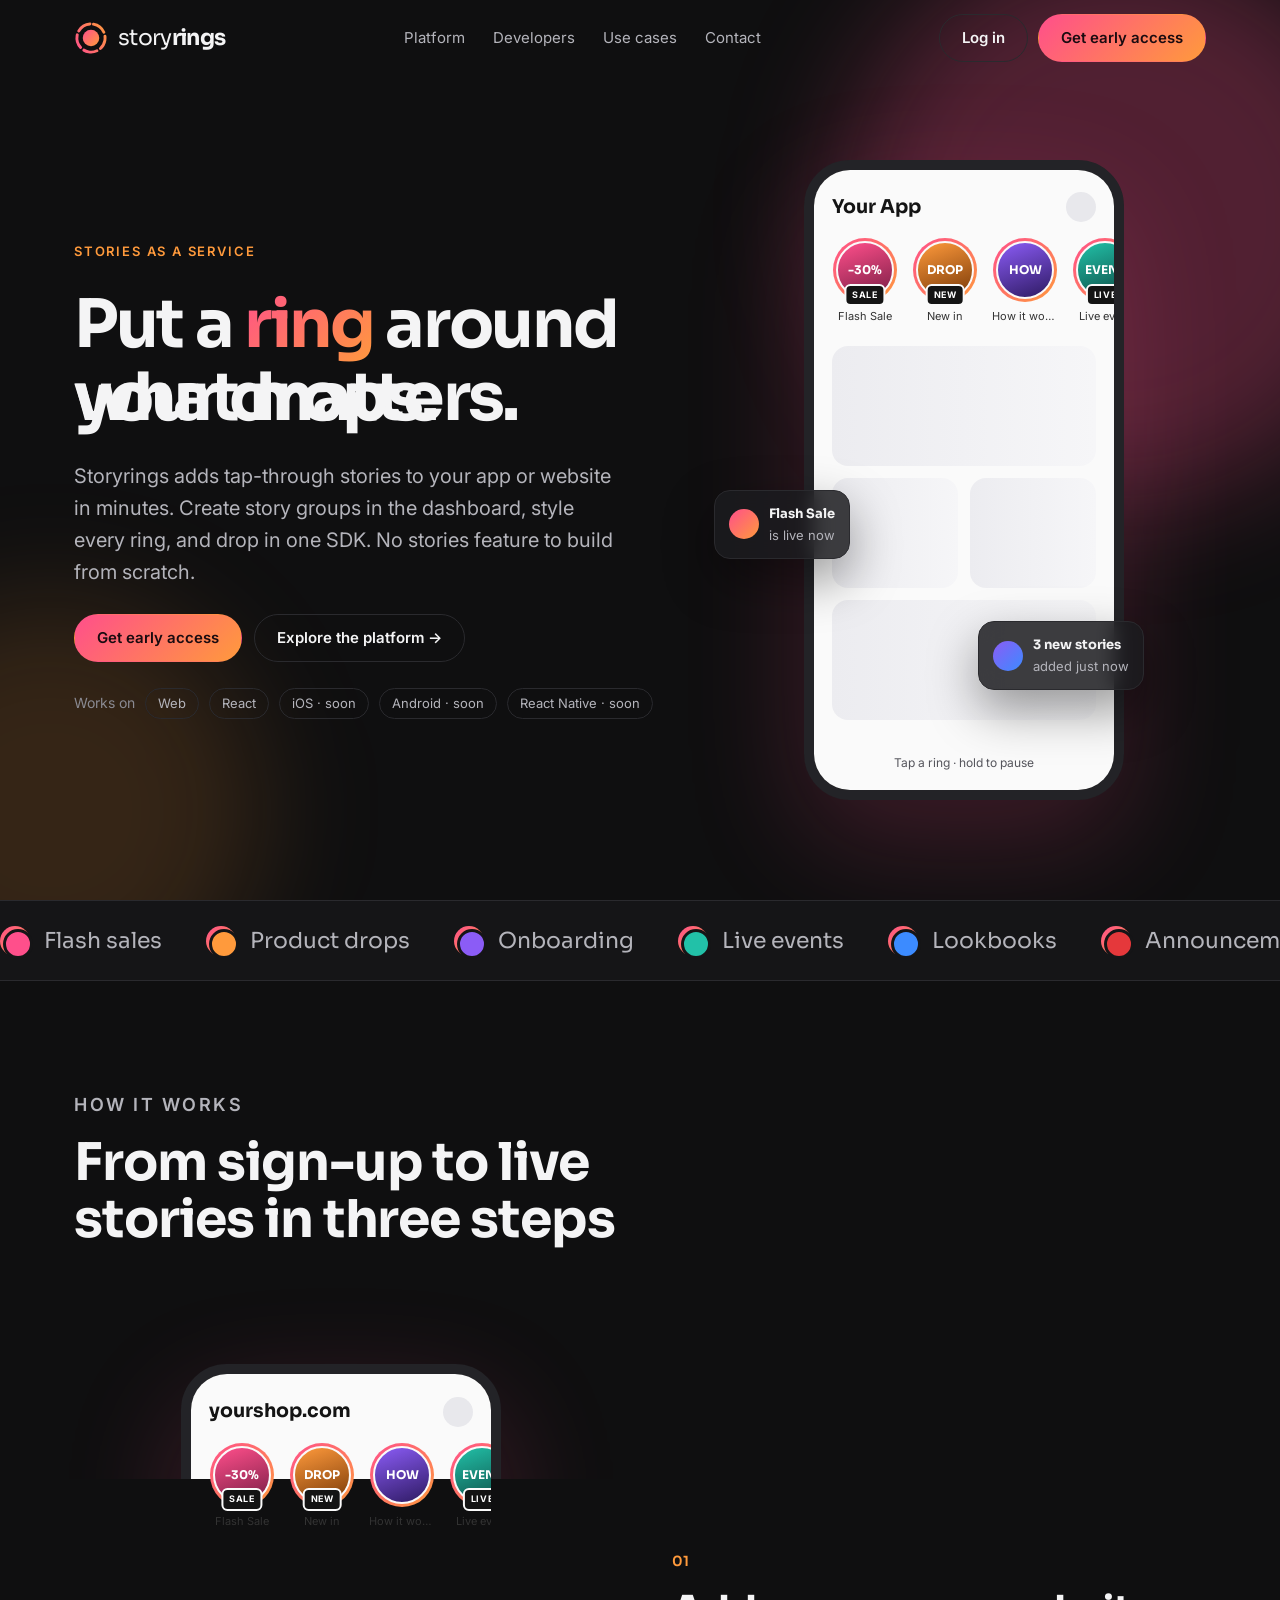
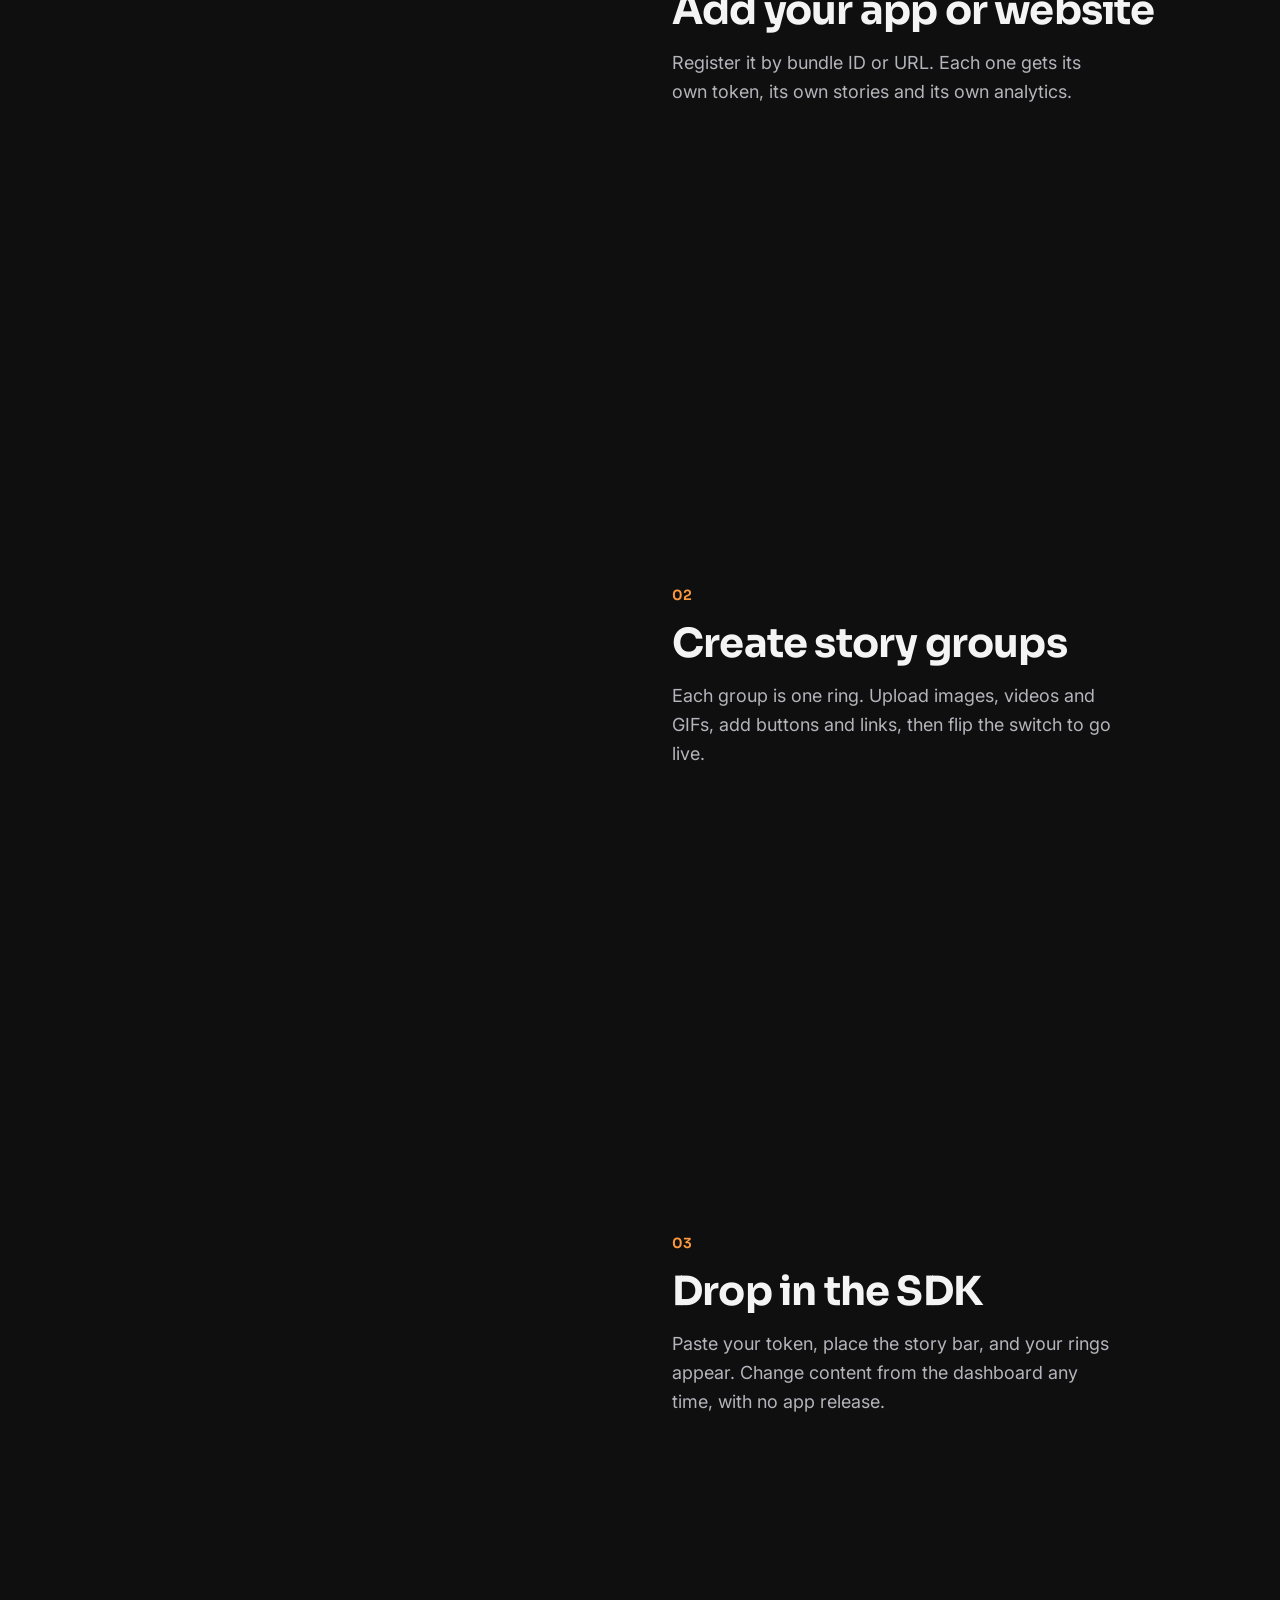
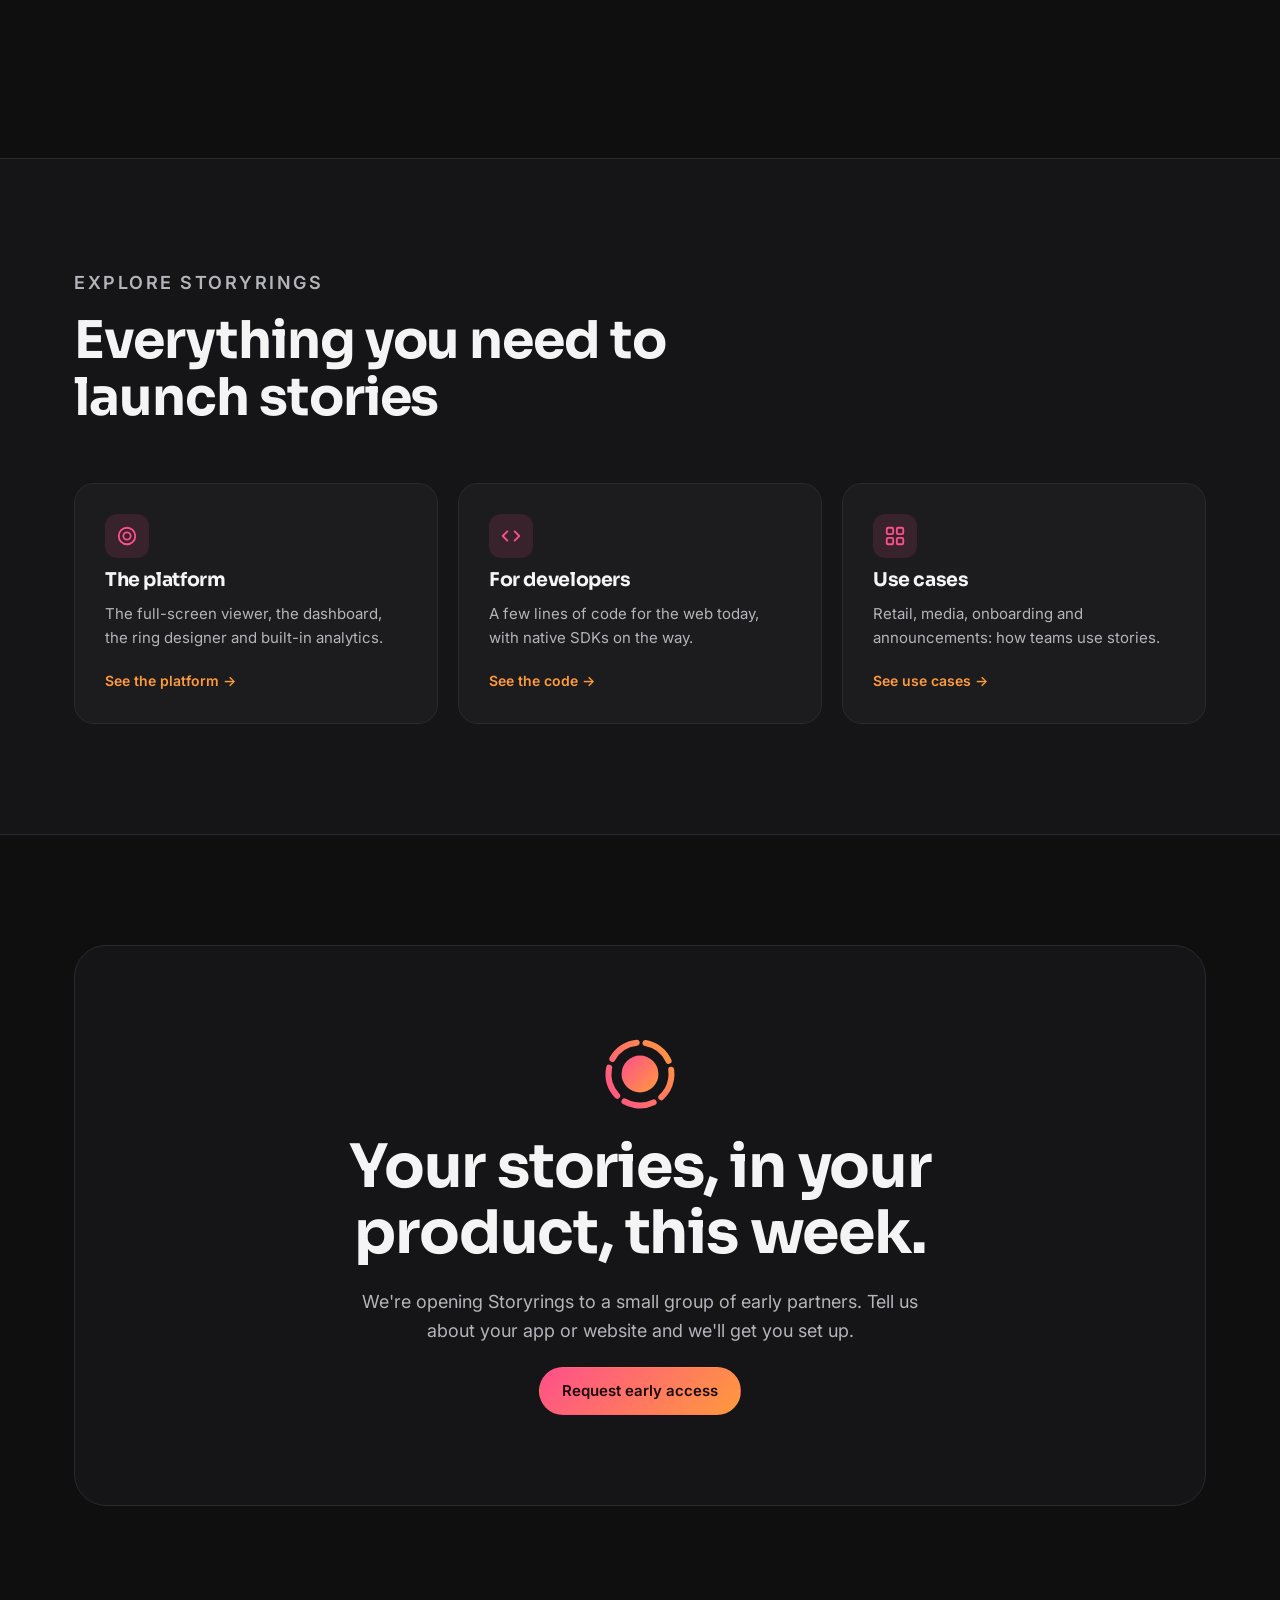
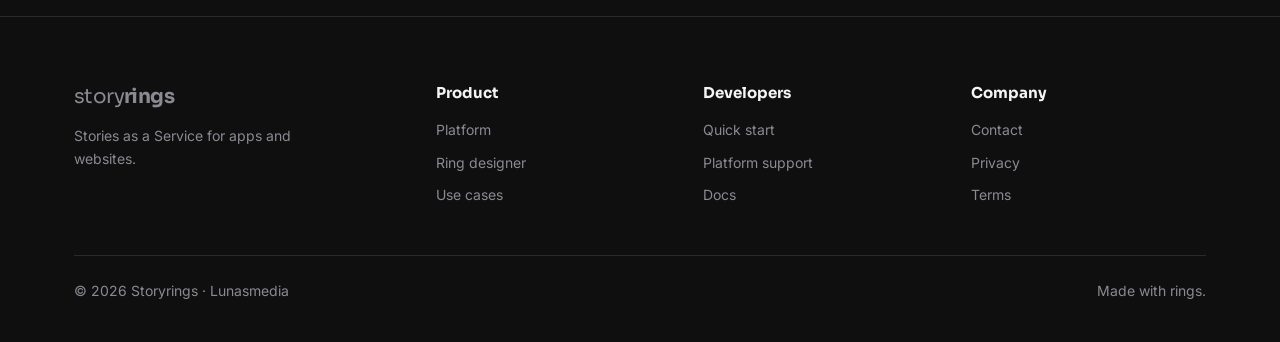
==== commit c5dc0bb1: "Split site into separate pages Add Platform, Developers, Use cases, Contact and 404 pages with share" ====
--- a/index.html
+++ b/index.html
@@ -9,284 +9,42 @@
 <link rel="preconnect" href="https://fonts.googleapis.com">
 <link rel="preconnect" href="https://fonts.gstatic.com" crossorigin>
 <link href="https://fonts.googleapis.com/css2?family=Sora:wght@400;600;700&family=Inter:wght@400;500;600&family=JetBrains+Mono:wght@400&display=swap" rel="stylesheet">
-<style>
-:root{
-  --bg:#0F0F10; --bg-2:#151517; --card:#1C1C1F; --line:#2A2A2E;
-  --text:#F4F4F5; --muted:#B4B4BB; --dim:#8A8A92;
-  --pink:#FF4F8B; --orange:#FF9A3C; --grad:linear-gradient(135deg,var(--pink),var(--orange));
-  --radius:20px; --max:1180px; --ease:cubic-bezier(.2,.8,.2,1);
-}
-*{box-sizing:border-box}
-html{scroll-behavior:smooth}
-body{margin:0;background:var(--bg);color:var(--text);font:16px/1.6 Inter,system-ui,sans-serif;-webkit-font-smoothing:antialiased;overflow-x:hidden}
-h1,h2,h3{font-family:Sora,sans-serif;letter-spacing:-.02em;line-height:1.1;margin:0}
-p{margin:0}
-a{color:inherit}
-img,svg{display:block}
-.wrap{max-width:var(--max);margin:0 auto;padding:0 24px}
-.btn{display:inline-flex;align-items:center;gap:8px;min-height:48px;padding:0 22px;border-radius:999px;font-weight:600;text-decoration:none;border:1px solid transparent;cursor:pointer;font-size:15px;font-family:inherit;transition:transform .25s var(--ease),filter .25s,border-color .25s,background .25s}
-.btn-primary{background:var(--grad);color:#1A0B10;background-size:150% 150%}
-.btn-primary:hover{filter:brightness(1.08);transform:translateY(-2px)}
-.btn-ghost{border-color:var(--line);color:var(--text);background:transparent}
-.btn-ghost:hover{border-color:#55555C;transform:translateY(-2px)}
-:focus-visible{outline:2px solid var(--orange);outline-offset:3px}
-.eyebrow{font-size:13px;letter-spacing:.14em;text-transform:uppercase;color:var(--orange);font-weight:600}
-.grad-text{background:var(--grad);-webkit-background-clip:text;background-clip:text;color:transparent}
-section{padding:110px 0;position:relative}
-.section-head{max-width:680px;display:flex;flex-direction:column;gap:14px;margin-bottom:56px}
-.section-head h2{font-size:clamp(32px,4.4vw,52px)}
-.section-head p{color:var(--muted);font-size:18px}
-
-/* reveal on scroll */
-.reveal{opacity:0;transform:translateY(34px);transition:opacity .9s var(--ease),transform .9s var(--ease);transition-delay:var(--d,0s)}
-.reveal.in{opacity:1;transform:none}
-.js-off .reveal{opacity:1;transform:none}
-
-/* progress + nav */
-.progress{position:fixed;top:0;left:0;height:3px;width:100%;background:var(--grad);transform-origin:0 50%;transform:scaleX(0);z-index:60}
-header{position:fixed;top:0;left:0;right:0;z-index:50;transition:background .3s,border-color .3s,backdrop-filter .3s;border-bottom:1px solid transparent}
-header.scrolled{background:rgba(15,15,16,.78);backdrop-filter:blur(16px);border-color:var(--line)}
-.nav{display:flex;align-items:center;justify-content:space-between;height:76px;gap:16px;transition:height .3s}
-header.scrolled .nav{height:64px}
-.logo{display:flex;align-items:center;gap:10px;text-decoration:none;font-family:Sora,sans-serif;font-size:22px;letter-spacing:-.03em}
-.logo b{font-weight:700}
-.logo svg{transition:transform .8s var(--ease)}
-.logo:hover svg{transform:rotate(180deg)}
-.nav-links{display:flex;gap:28px;list-style:none;margin:0;padding:0}
-.nav-links a{text-decoration:none;color:var(--muted);font-size:15px;position:relative;padding:6px 0}
-.nav-links a::after{content:"";position:absolute;left:0;right:0;bottom:0;height:2px;background:var(--grad);transform:scaleX(0);transition:transform .3s var(--ease)}
-.nav-links a:hover,.nav-links a.active{color:var(--text)}
-.nav-links a:hover::after,.nav-links a.active::after{transform:scaleX(1)}
-@media (max-width:860px){.nav-links{display:none}.nav .btn-ghost{display:none}}
-
-/* hero */
-.hero{padding:150px 0 90px;overflow:hidden;min-height:100vh;display:flex;align-items:center}
-.orb{position:absolute;border-radius:50%;filter:blur(60px);pointer-events:none;will-change:transform}
-.orb.a{width:560px;height:560px;right:-120px;top:-60px;background:rgba(255,79,139,.28)}
-.orb.b{width:420px;height:420px;left:-160px;bottom:-120px;background:rgba(255,154,60,.16)}
-.hero-grid{display:grid;grid-template-columns:1.1fr .9fr;gap:56px;align-items:center;position:relative;width:100%}
-.hero h1{font-size:clamp(40px,5.2vw,68px);font-weight:700;letter-spacing:-.035em}
-.swap{display:inline-grid;vertical-align:bottom}
-.swap span{grid-area:1/1;transition:opacity .5s var(--ease),transform .5s var(--ease);white-space:nowrap}
-.swap span.out{opacity:0;transform:translateY(40%)}
-.swap span.pre{opacity:0;transform:translateY(-40%)}
-.hero-copy{display:flex;flex-direction:column;gap:26px}
-.hero-copy .lede{font-size:20px;color:var(--muted);max-width:540px}
-.hero-ctas{display:flex;gap:12px;flex-wrap:wrap}
-.platforms{display:flex;gap:10px;flex-wrap:wrap;color:var(--dim);font-size:14px;align-items:center}
-.chip{border:1px solid var(--line);border-radius:999px;padding:4px 12px;color:var(--muted);font-size:13px}
-.phone-stage{perspective:1200px;display:flex;justify-content:center}
-.float{position:absolute;border-radius:16px;background:rgba(28,28,31,.85);border:1px solid var(--line);backdrop-filter:blur(10px);padding:12px 14px;font-size:13px;display:flex;gap:10px;align-items:center;box-shadow:0 20px 50px rgba(0,0,0,.4);animation:bob 6s ease-in-out infinite;z-index:3;pointer-events:none}
-.float b{font-family:Sora,sans-serif}
-.float .dot{width:30px;height:30px;border-radius:50%;background:var(--grad);flex:0 0 auto}
-.float.f1{left:-90px;top:330px}
-.float{transition:opacity .3s}
-body.viewing .float{opacity:0}
-.float.f2{right:-20px;bottom:110px;animation-delay:-3s}
-@keyframes bob{50%{transform:translateY(-12px)}}
-@media (max-width:900px){.hero-grid{grid-template-columns:1fr}.float{display:none}.hero{padding-top:120px}}
-
-/* phone */
-.phone{width:320px;height:640px;border-radius:46px;background:#050505;border:10px solid #232327;position:relative;overflow:hidden;box-shadow:0 40px 120px rgba(255,79,139,.2);transform-style:preserve-3d;transition:transform .5s var(--ease)}
-.phone-screen{position:absolute;inset:0;background:#FAFAFA;color:#141414;display:flex;flex-direction:column}
-.app-top{padding:22px 18px 10px;display:flex;justify-content:space-between;align-items:center}
-.app-top strong{font-family:Sora,sans-serif;font-size:19px}
-.app-top span{width:30px;height:30px;border-radius:50%;background:#E8E8EC}
-.app-body{padding:8px 18px;display:flex;flex-direction:column;gap:12px}
-.sk{border-radius:16px;background:linear-gradient(90deg,#ECECF0 0%,#F6F6F8 50%,#ECECF0 100%);background-size:200% 100%;animation:shimmer 2.4s linear infinite}
-@keyframes shimmer{to{background-position:-200% 0}}
-.app-row{display:grid;grid-template-columns:1fr 1fr;gap:12px}
-.phone-hint{position:absolute;bottom:18px;left:0;right:0;text-align:center;font-size:12px;color:#55555C}
-
-/* story bar */
-.story-bar{display:flex;gap:14px;overflow-x:auto;padding:6px 18px 12px;scrollbar-width:none}
-.story-bar::-webkit-scrollbar{display:none}
-.ring-btn{flex:0 0 auto;display:flex;flex-direction:column;align-items:center;gap:6px;background:none;border:0;padding:0;cursor:pointer;font:inherit;color:inherit;width:66px;animation:popin .6s var(--ease) both;animation-delay:calc(var(--i) * 90ms + .3s)}
-@keyframes popin{from{opacity:0;transform:scale(.6)}}
-.ring-btn:hover .ring{transform:scale(1.07)}
-.ring{width:64px;height:64px;border-radius:50%;padding:3px;background:var(--grad);position:relative;transition:transform .3s var(--ease)}
-.ring.seen{background:#C9C9CF}
-.ring-inner{width:100%;height:100%;border-radius:50%;border:2.5px solid #FAFAFA;overflow:hidden;display:flex;align-items:center;justify-content:center;font-family:Sora,sans-serif;font-weight:700;font-size:12px;color:#fff}
-.ring-label{font-size:11px;white-space:nowrap;overflow:hidden;text-overflow:ellipsis;max-width:66px;color:#333}
-.badge{position:absolute;bottom:-4px;left:50%;transform:translateX(-50%);font-size:9px;font-weight:700;letter-spacing:.06em;padding:2px 6px;border-radius:6px;background:#141414;color:#fff;border:2px solid #FAFAFA}
-.ring.pulse::after{content:"";position:absolute;inset:-4px;border-radius:50%;border:2px solid var(--pink);opacity:0;animation:pulse 2.4s ease-out infinite}
-@keyframes pulse{0%{transform:scale(.92);opacity:.8}100%{transform:scale(1.2);opacity:0}}
-
-/* viewer */
-.viewer{position:absolute;inset:0;z-index:5;display:none;color:#fff;touch-action:pan-y}
-.viewer.open{display:block;animation:zoomin .35s var(--ease)}
-@keyframes zoomin{from{opacity:0;transform:scale(.85)}}
-.viewer-slide{position:absolute;inset:0;display:flex;flex-direction:column;justify-content:flex-end;padding:28px 22px 90px;gap:10px}
-.viewer-slide.anim>*{animation:up .5s var(--ease) both}
-.viewer-slide.anim p{animation-delay:.08s}
-@keyframes up{from{opacity:0;transform:translateY(16px)}}
-.viewer-art{position:absolute;inset:0;overflow:hidden}
-.viewer-art i{position:absolute;border-radius:50%;background:rgba(255,255,255,.14);animation:drift 9s ease-in-out infinite alternate}
-@keyframes drift{to{transform:translate(30px,-40px) scale(1.15)}}
-.viewer-slide h3{font-size:30px;position:relative}
-.viewer-slide p{font-size:15px;opacity:.92;position:relative}
-.bars{position:absolute;top:14px;left:12px;right:12px;display:flex;gap:4px;z-index:3}
-.bars span{flex:1;height:3px;border-radius:2px;background:rgba(255,255,255,.35);overflow:hidden}
-.bars i{display:block;height:100%;width:0;background:#fff}
-.viewer-head{position:absolute;top:26px;left:12px;right:12px;display:flex;align-items:center;gap:8px;z-index:3;font-size:13px;font-weight:600}
-.viewer-head .mini{width:28px;height:28px;border-radius:50%;border:2px solid #fff}
-.paused{font-size:11px;opacity:0;transition:opacity .2s;background:rgba(0,0,0,.35);padding:2px 8px;border-radius:6px}
-.viewer.is-paused .paused{opacity:1}
-.viewer-close{margin-left:auto;background:none;border:0;color:#fff;width:44px;height:44px;cursor:pointer;display:flex;align-items:center;justify-content:center}
-.tap{position:absolute;top:70px;bottom:80px;width:40%;background:none;border:0;cursor:pointer;z-index:2}
-.tap.prev{left:0}.tap.next{right:0;width:60%}
-.viewer-cta{position:absolute;bottom:22px;left:22px;right:22px;z-index:3;height:46px;border-radius:999px;background:#fff;color:#141414;border:0;font-weight:600;font-family:inherit;font-size:15px;cursor:pointer;transition:transform .2s}
-.viewer-cta:hover{transform:scale(1.03)}
-
-/* marquee */
-.marquee{border-block:1px solid var(--line);padding:22px 0;overflow:hidden;background:var(--bg-2)}
-.marquee-track{display:flex;gap:44px;width:max-content;animation:marq 38s linear infinite}
-.marquee:hover .marquee-track{animation-play-state:paused}
-.marquee-item{display:flex;align-items:center;gap:14px;font-family:Sora,sans-serif;font-size:22px;color:var(--muted);white-space:nowrap}
-.marquee-item span.r{width:30px;height:30px;border-radius:50%;padding:3px;background:var(--grad)}
-.marquee-item span.r::after{content:"";display:block;width:100%;height:100%;border-radius:50%;border:3px solid var(--bg-2);background:var(--c)}
-@keyframes marq{to{transform:translateX(-50%)}}
-
-/* sticky showcase */
-.show{display:grid;grid-template-columns:1fr 1fr;gap:64px}
-.show-sticky{position:sticky;top:110px;height:calc(100vh - 140px);min-height:560px;display:flex;align-items:center;justify-content:center}
-.show-steps{display:flex;flex-direction:column}
-.show-step{min-height:72vh;display:flex;flex-direction:column;justify-content:center;gap:16px;opacity:.25;transition:opacity .5s var(--ease)}
-.show-step.active{opacity:1}
-.show-step .num{font-family:Sora,sans-serif;font-size:14px;color:var(--orange);font-weight:600}
-.show-step h3{font-size:clamp(28px,3.4vw,40px)}
-.show-step p{color:var(--muted);font-size:18px;max-width:440px}
-.screen{position:absolute;inset:0;opacity:0;transform:translateY(24px) scale(.98);transition:opacity .6s var(--ease),transform .6s var(--ease);pointer-events:none}
-.screen.on{opacity:1;transform:none}
-.dash{background:#121214;color:#F4F4F5;padding:22px 16px;display:flex;flex-direction:column;gap:12px;font-size:12px}
-.dash h4{margin:0;font-family:Sora,sans-serif;font-size:16px}
-.dash .field{border:1px solid #2E2E33;border-radius:10px;padding:10px 12px;color:#B4B4BB}
-.dash .token{font-family:"JetBrains Mono",monospace;color:#FF9A3C;background:#1E1E22;border-radius:10px;padding:10px 12px;display:flex;justify-content:space-between}
-.dash .pbtn{background:var(--grad);color:#1A0B10;border-radius:999px;padding:10px;text-align:center;font-weight:600}
-.dash .gcard{border:1px solid #2E2E33;border-radius:12px;padding:12px;display:flex;align-items:center;gap:10px}
-.dash .gcard .c{width:38px;height:38px;border-radius:50%;padding:2px;background:var(--grad)}
-.dash .gcard .c::after{content:"";display:block;width:100%;height:100%;border-radius:50%;border:2px solid #121214;background:var(--c)}
-.dash .thumbs{display:flex;gap:4px;margin-left:auto}
-.dash .thumbs i{width:14px;height:24px;border-radius:3px;background:var(--c);opacity:.8}
-.tog{width:30px;height:18px;border-radius:9px;background:#3A3A40;position:relative;flex:0 0 auto}
-.tog::after{content:"";position:absolute;width:14px;height:14px;border-radius:50%;background:#fff;top:2px;left:2px;transition:left .3s}
-.tog.on{background:var(--pink)}.tog.on::after{left:14px}
-.show-mobile-phone{display:none}
-@media (max-width:900px){.show{grid-template-columns:1fr}.show-sticky{display:none}.show-step{min-height:auto;opacity:1;padding:28px 0;border-bottom:1px solid var(--line)}}
-
-/* features */
-.features{display:grid;grid-template-columns:repeat(3,minmax(0,1fr));gap:20px}
-.feature{background:var(--card);border:1px solid var(--line);border-radius:var(--radius);padding:30px;display:flex;flex-direction:column;gap:12px;position:relative;overflow:hidden;transition:transform .4s var(--ease),border-color .4s}
-.feature::before{content:"";position:absolute;inset:0;background:radial-gradient(360px circle at var(--mx,50%) var(--my,50%),rgba(255,79,139,.16),transparent 60%);opacity:0;transition:opacity .4s}
-.feature:hover{transform:translateY(-6px);border-color:#3A3A40}
-.feature:hover::before{opacity:1}
-.feature>*{position:relative}
-.feature h3{font-size:19px}
-.feature p{color:var(--muted);font-size:15px}
-.icon{width:44px;height:44px;border-radius:12px;background:rgba(255,79,139,.12);display:flex;align-items:center;justify-content:center;color:var(--pink);transition:transform .5s var(--ease)}
-.feature:hover .icon{transform:rotate(-8deg) scale(1.1)}
-@media (max-width:900px){.features{grid-template-columns:1fr 1fr}}
-@media (max-width:600px){.features{grid-template-columns:1fr}}
-
-/* ring designer */
-.studio{display:grid;grid-template-columns:1fr 1fr;gap:40px;align-items:center;background:var(--bg-2);border:1px solid var(--line);border-radius:28px;padding:48px}
-.designer-stage{background:#0A0A0B;border-radius:22px;padding:44px 20px;display:flex;flex-direction:column;align-items:center;gap:26px;min-height:400px;justify-content:center;position:relative;overflow:hidden}
-.d-ring{width:150px;height:150px;border-radius:50%;padding:6px;position:relative;transition:background .4s}
-.d-ring .in{width:100%;height:100%;border-radius:50%;border:6px solid #0A0A0B;display:flex;align-items:center;justify-content:center;font-family:Sora,sans-serif;font-weight:700;font-size:22px;color:#fff;transition:background .4s}
-.d-ring .bdg{position:absolute;left:50%;bottom:-6px;transform:translateX(-50%);background:#fff;color:#141414;font-size:12px;font-weight:700;letter-spacing:.06em;padding:3px 10px;border-radius:8px;border:3px solid #0A0A0B;transition:opacity .3s,transform .3s}
-.d-ring .bdg.hide{opacity:0;transform:translateX(-50%) scale(.6)}
-.d-ring.spin{animation:spin 4s linear infinite}
-.d-ring.spin .in,.d-ring.spin .bdg{animation:spin 4s linear infinite reverse}
-.d-ring.spin .bdg{animation:none}
-.d-ring.glow{animation:glow 2s ease-in-out infinite}
-@keyframes spin{to{transform:rotate(360deg)}}
-@keyframes glow{50%{box-shadow:0 0 40px 8px var(--glow)}}
-.d-label{color:var(--muted);font-size:15px}
-.controls{display:flex;flex-direction:column;gap:20px;margin-top:26px}
-.ctrl-label{font-size:13px;color:var(--dim);text-transform:uppercase;letter-spacing:.1em;margin-bottom:10px}
-.seg{display:flex;gap:8px;flex-wrap:wrap}
-.seg button{min-height:40px;padding:0 16px;border-radius:999px;border:1px solid var(--line);background:transparent;color:var(--muted);font:500 14px Inter,sans-serif;cursor:pointer;transition:all .25s}
-.seg button[aria-pressed="true"]{background:var(--text);color:#141414;border-color:var(--text)}
-.swatches{display:flex;gap:10px}
-.swatches button{width:40px;height:40px;border-radius:50%;border:3px solid transparent;cursor:pointer;background:var(--sw);transition:transform .2s}
-.swatches button:hover{transform:scale(1.1)}
-.swatches button[aria-pressed="true"]{border-color:#fff}
-@media (prefers-reduced-motion:reduce){.d-ring.spin,.d-ring.spin .in,.d-ring.glow{animation:none}}
-@media (max-width:900px){.studio{grid-template-columns:1fr;padding:28px}}
-
-/* code */
-.code-card{background:var(--card);border:1px solid var(--line);border-radius:var(--radius);overflow:hidden;box-shadow:0 30px 80px rgba(0,0,0,.35)}
-.code-top{display:flex;align-items:center;justify-content:space-between;border-bottom:1px solid var(--line);padding:10px;gap:8px;flex-wrap:wrap}
-.tabs{display:flex;gap:4px;flex-wrap:wrap}
-.tab{min-height:40px;padding:0 16px;border-radius:10px;background:none;border:0;color:var(--muted);font:500 14px Inter,sans-serif;cursor:pointer;transition:background .2s,color .2s}
-.tab[aria-selected="true"]{background:#2A2A2E;color:var(--text)}
-.tab small{color:var(--orange);margin-left:6px;font-size:11px}
-.copy{min-height:40px;padding:0 14px;border-radius:10px;border:1px solid var(--line);background:none;color:var(--muted);font:500 13px Inter,sans-serif;cursor:pointer}
-.copy:hover{color:var(--text)}
-pre{margin:0;padding:28px;overflow-x:auto;font:14px/1.7 "JetBrains Mono",monospace;color:#E4E4E7;min-height:300px}
-.c-k{color:#FF8FB4}.c-s{color:#FFC27A}.c-c{color:#71717A}
-.caret{display:inline-block;width:8px;height:17px;background:var(--orange);vertical-align:text-bottom;animation:blink 1s steps(1) infinite}
-@keyframes blink{50%{opacity:0}}
-.code-grid{display:grid;grid-template-columns:.8fr 1.2fr;gap:48px;align-items:center}
-@media (max-width:900px){.code-grid{grid-template-columns:1fr}}
-
-/* use cases */
-.uses{display:flex;gap:16px;height:380px}
-.use{flex:1;border-radius:var(--radius);padding:26px;display:flex;flex-direction:column;justify-content:flex-end;gap:8px;color:#fff;position:relative;overflow:hidden;transition:flex .6s var(--ease);cursor:default;outline:none}
-.use:hover,.use:focus-visible{flex:2.4}
-.use h3{font-size:22px}
-.use p{font-size:15px;opacity:0;transform:translateY(10px);transition:opacity .4s .1s,transform .4s .1s;max-width:300px}
-.use:hover p,.use:focus-visible p{opacity:.92;transform:none}
-.use .bigring{position:absolute;top:24px;right:24px;width:64px;height:64px;border-radius:50%;border:4px solid rgba(255,255,255,.85);transition:transform .6s var(--ease)}
-.use:hover .bigring{transform:scale(1.25) rotate(20deg)}
-@media (max-width:820px){.uses{flex-direction:column;height:auto}.use{min-height:170px}.use p{opacity:.92;transform:none}}
-
-/* cta */
-.cta{text-align:center;background:var(--bg-2);border:1px solid var(--line);border-radius:32px;padding:90px 28px;display:flex;flex-direction:column;align-items:center;gap:22px;position:relative;overflow:hidden}
-.cta>*{position:relative}
-.cta-rings{position:absolute!important;inset:0;display:flex;align-items:center;justify-content:center;pointer-events:none}
-.cta-rings i{position:absolute;border-radius:50%;border:1px solid rgba(255,79,139,.18);animation:expand 6s linear infinite}
-@keyframes expand{from{width:120px;height:120px;opacity:1}to{width:1100px;height:1100px;opacity:0}}
-.cta h2{font-size:clamp(34px,5vw,60px);max-width:760px}
-.cta p{color:var(--muted);font-size:18px;max-width:560px}
-.cta .logo-spin{animation:spin 12s linear infinite}
-
-footer{border-top:1px solid var(--line);padding:48px 0;color:var(--dim);font-size:14px}
-.foot{display:flex;justify-content:space-between;gap:24px;flex-wrap:wrap;align-items:center}
-.foot nav{display:flex;gap:22px;flex-wrap:wrap}
-.foot a{text-decoration:none}.foot a:hover{color:var(--text)}
-
-@media (prefers-reduced-motion:reduce){
-  *,*::before,*::after{animation-duration:.001ms!important;animation-iteration-count:1!important;transition-duration:.001ms!important}
-  .reveal{opacity:1;transform:none}
-  .marquee-track{animation:none}
-}
-</style>
+<link rel="stylesheet" href="styles.css">
 </head>
 <body>
 <div class="progress" id="progress" aria-hidden="true"></div>
 
 <header id="hdr">
   <div class="wrap nav">
-    <a class="logo" href="#top" aria-label="Storyrings home">
+    <a class="logo" href="index.html" aria-label="Storyrings home">
       <svg width="34" height="34" viewBox="0 0 140 140" aria-hidden="true"><defs><linearGradient id="lg" x1="0" y1="0" x2="1" y2="1"><stop offset="0" stop-color="#FF4F8B"/><stop offset="1" stop-color="#FF9A3C"/></linearGradient></defs><circle cx="70" cy="70" r="58" fill="none" stroke="url(#lg)" stroke-width="12" stroke-linecap="round" stroke-dasharray="56 16.9" transform="rotate(-80 70 70)"/><circle cx="70" cy="70" r="34" fill="url(#lg)"/></svg>
       <span>story<b>rings</b></span>
     </a>
     <ul class="nav-links">
-      <li><a href="#how">How it works</a></li>
-      <li><a href="#features">Features</a></li>
-      <li><a href="#designer">Ring designer</a></li>
-      <li><a href="#developers">Developers</a></li>
-      <li><a href="#use-cases">Use cases</a></li>
+      <li><a href="platform.html">Platform</a></li>
+      <li><a href="developers.html">Developers</a></li>
+      <li><a href="use-cases.html">Use cases</a></li>
+      <li><a href="contact.html">Contact</a></li>
     </ul>
-    <div style="display:flex;gap:10px">
+    <div class="nav-actions">
       <a class="btn btn-ghost" href="#">Log in</a>
-      <a class="btn btn-primary" href="#get-started">Get early access</a>
+      <a class="btn btn-primary" href="contact.html">Get early access</a>
+      <button class="menu-btn" id="menuBtn" aria-expanded="false" aria-controls="mobileMenu" aria-label="Open menu"><svg width="22" height="22" viewBox="0 0 24 24" fill="none" stroke="currentColor" stroke-width="2" stroke-linecap="round" aria-hidden="true"><path d="M4 7h16M4 12h16M4 17h16"/></svg></button>
     </div>
   </div>
+  <nav class="mobile-menu" id="mobileMenu" aria-label="Mobile">
+    <ul>
+      <li><a href="index.html" aria-current="page">Home</a></li>
+      <li><a href="platform.html">Platform</a></li>
+      <li><a href="developers.html">Developers</a></li>
+      <li><a href="use-cases.html">Use cases</a></li>
+      <li><a href="contact.html">Contact</a></li>
+      <li><a class="btn btn-primary" href="contact.html">Get early access</a></li>
+    </ul>
+  </nav>
 </header>
 
-<main id="top">
+<main>
 
 <section class="hero">
   <div class="orb a" data-depth="30" aria-hidden="true"></div>
@@ -297,8 +55,8 @@
       <h1 class="reveal" style="--d:.08s">Put a <span class="grad-text">ring</span> around<br><span class="swap" id="swap" aria-live="polite"><span>what matters.</span></span></h1>
       <p class="lede reveal" style="--d:.16s">Storyrings adds tap-through stories to your app or website in minutes. Create story groups in the dashboard, style every ring, and drop in one SDK. No stories feature to build from scratch.</p>
       <div class="hero-ctas reveal" style="--d:.24s">
-        <a class="btn btn-primary" href="#get-started">Get early access</a>
-        <a class="btn btn-ghost" href="#demo-phone">Tap a ring to try it →</a>
+        <a class="btn btn-primary" href="contact.html">Get early access</a>
+        <a class="btn btn-ghost" href="platform.html">Explore the platform →</a>
       </div>
       <div class="platforms reveal" style="--d:.32s"><span>Works on</span><span class="chip">Web</span><span class="chip">React</span><span class="chip">iOS · soon</span><span class="chip">Android · soon</span><span class="chip">React Native · soon</span></div>
     </div>
@@ -339,7 +97,7 @@
   <div class="marquee-track" id="marquee"></div>
 </div>
 
-<section id="how">
+<section>
   <div class="wrap">
     <div class="section-head reveal">
       <p class="eyebrow">How it works</p>
@@ -379,107 +137,28 @@
   </div>
 </section>
 
-<section id="features" style="background:var(--bg-2);border-block:1px solid var(--line)">
+<section class="alt">
   <div class="wrap">
     <div class="section-head reveal">
-      <p class="eyebrow">Everything included</p>
-      <h2>Stories that feel native, without the build</h2>
+      <p class="eyebrow">Explore Storyrings</p>
+      <h2>Everything you need to launch stories</h2>
     </div>
     <div class="features">
-      <div class="feature reveal"><div class="icon"><svg width="22" height="22" viewBox="0 0 24 24" fill="none" stroke="currentColor" stroke-width="2" stroke-linecap="round" stroke-linejoin="round" aria-hidden="true"><rect x="6" y="2" width="12" height="20" rx="3"/><path d="M9 6h6"/></svg></div><h3>Full-screen viewer</h3><p>Tap to skip, hold to pause, swipe between groups, progress bars and muted autoplay video, all built in.</p></div>
-      <div class="feature reveal" style="--d:.08s"><div class="icon"><svg width="22" height="22" viewBox="0 0 24 24" fill="none" stroke="currentColor" stroke-width="2" stroke-linecap="round" aria-hidden="true"><circle cx="12" cy="12" r="9"/><circle cx="12" cy="12" r="4"/></svg></div><h3>Rings you can style</h3><p>Gradients, glows, rotating rings, badges like NEW or SALE, and animated GIF covers that catch the eye.</p></div>
-      <div class="feature reveal" style="--d:.16s"><div class="icon"><svg width="22" height="22" viewBox="0 0 24 24" fill="none" stroke="currentColor" stroke-width="2" stroke-linecap="round" stroke-linejoin="round" aria-hidden="true"><rect x="3" y="3" width="7" height="7" rx="1.5"/><rect x="14" y="3" width="7" height="7" rx="1.5"/><rect x="3" y="14" width="7" height="7" rx="1.5"/><path d="M17.5 14v7M14 17.5h7"/></svg></div><h3>Simple dashboard</h3><p>Create groups, drag to reorder, schedule start and end dates, and turn a whole group on or off with one switch.</p></div>
-      <div class="feature reveal"><div class="icon"><svg width="22" height="22" viewBox="0 0 24 24" fill="none" stroke="currentColor" stroke-width="2" stroke-linecap="round" stroke-linejoin="round" aria-hidden="true"><path d="M4 12h10M10 6l6 6-6 6"/><path d="M20 4v16"/></svg></div><h3>Buttons that convert</h3><p>Add a call-to-action to any story and send viewers to a product, a page or a deep link in your app.</p></div>
-      <div class="feature reveal" style="--d:.08s"><div class="icon"><svg width="22" height="22" viewBox="0 0 24 24" fill="none" stroke="currentColor" stroke-width="2" stroke-linecap="round" aria-hidden="true"><path d="M4 20V10M10 20V4M16 20v-7M22 20H2"/></svg></div><h3>Built-in analytics</h3><p>See impressions, opens, completions and button clicks for every group and every story.</p></div>
-      <div class="feature reveal" style="--d:.16s"><div class="icon"><svg width="22" height="22" viewBox="0 0 24 24" fill="none" stroke="currentColor" stroke-width="2" stroke-linecap="round" stroke-linejoin="round" aria-hidden="true"><path d="M12 3l7 3v6c0 4.5-3 7.5-7 9-4-1.5-7-4.5-7-9V6l7-3z"/></svg></div><h3>Fast and accessible</h3><p>A lightweight script, keyboard and screen-reader support, and reduced motion respected automatically.</p></div>
+      <a class="feature reveal" href="platform.html"><div class="icon"><svg width="22" height="22" viewBox="0 0 24 24" fill="none" stroke="currentColor" stroke-width="2" stroke-linecap="round" aria-hidden="true"><circle cx="12" cy="12" r="9"/><circle cx="12" cy="12" r="4"/></svg></div><h3>The platform</h3><p>The full-screen viewer, the dashboard, the ring designer and built-in analytics.</p><span class="more">See the platform →</span></a>
+      <a class="feature reveal" style="--d:.08s" href="developers.html"><div class="icon"><svg width="22" height="22" viewBox="0 0 24 24" fill="none" stroke="currentColor" stroke-width="2" stroke-linecap="round" stroke-linejoin="round" aria-hidden="true"><path d="M8 7l-5 5 5 5M16 7l5 5-5 5"/></svg></div><h3>For developers</h3><p>A few lines of code for the web today, with native SDKs on the way.</p><span class="more">See the code →</span></a>
+      <a class="feature reveal" style="--d:.16s" href="use-cases.html"><div class="icon"><svg width="22" height="22" viewBox="0 0 24 24" fill="none" stroke="currentColor" stroke-width="2" stroke-linecap="round" stroke-linejoin="round" aria-hidden="true"><rect x="3" y="3" width="7" height="7" rx="1.5"/><rect x="14" y="3" width="7" height="7" rx="1.5"/><rect x="3" y="14" width="7" height="7" rx="1.5"/><rect x="14" y="14" width="7" height="7" rx="1.5"/></svg></div><h3>Use cases</h3><p>Retail, media, onboarding and announcements: how teams use stories.</p><span class="more">See use cases →</span></a>
     </div>
   </div>
 </section>
 
-<section id="designer">
-  <div class="wrap">
-    <div class="studio reveal">
-      <div>
-        <p class="eyebrow">Ring designer</p>
-        <h2 style="font-size:clamp(30px,4vw,46px);margin-top:14px">The ring is your hook. Design one now.</h2>
-        <p style="color:var(--muted);margin-top:14px;font-size:17px">These are the same controls your team gets in the dashboard. Try them.</p>
-        <div class="controls">
-          <div><div class="ctrl-label" id="l-style">Ring style</div>
-            <div class="seg" role="group" aria-labelledby="l-style" id="styleSeg">
-              <button aria-pressed="true" data-v="gradient">Gradient</button>
-              <button aria-pressed="false" data-v="spin">Rotating</button>
-              <button aria-pressed="false" data-v="glow">Glow</button>
-              <button aria-pressed="false" data-v="solid">Solid</button>
-            </div></div>
-          <div><div class="ctrl-label" id="l-col">Brand colour</div>
-            <div class="swatches" role="group" aria-labelledby="l-col" id="colSeg">
-              <button aria-pressed="true" aria-label="Pink and orange" style="--sw:linear-gradient(135deg,#FF4F8B,#FF9A3C)" data-a="#FF4F8B" data-b="#FF9A3C"></button>
-              <button aria-pressed="false" aria-label="Violet and blue" style="--sw:linear-gradient(135deg,#8B5CF6,#3C8BFF)" data-a="#8B5CF6" data-b="#3C8BFF"></button>
-              <button aria-pressed="false" aria-label="Teal and lime" style="--sw:linear-gradient(135deg,#22C1A8,#B6E43C)" data-a="#22C1A8" data-b="#B6E43C"></button>
-              <button aria-pressed="false" aria-label="Red and gold" style="--sw:linear-gradient(135deg,#E5383B,#FFC83D)" data-a="#E5383B" data-b="#FFC83D"></button>
-            </div></div>
-          <div><div class="ctrl-label" id="l-bdg">Badge</div>
-            <div class="seg" role="group" aria-labelledby="l-bdg" id="bdgSeg">
-              <button aria-pressed="false" data-v="">None</button>
-              <button aria-pressed="true" data-v="NEW">NEW</button>
-              <button aria-pressed="false" data-v="SALE">SALE</button>
-              <button aria-pressed="false" data-v="LIVE">LIVE</button>
-            </div></div>
-        </div>
-      </div>
-      <div class="designer-stage" aria-live="polite">
-        <div class="d-ring" id="dRing"><div class="in" id="dIn">SS26</div><span class="bdg" id="dBdg">NEW</span></div>
-        <p class="d-label" id="dLabel">Gradient ring · NEW badge</p>
-      </div>
-    </div>
-  </div>
-</section>
-
-<section id="developers" style="background:var(--bg-2);border-block:1px solid var(--line)">
-  <div class="wrap code-grid">
-    <div class="section-head reveal" style="margin:0">
-      <p class="eyebrow">For developers</p>
-      <h2>A few lines of code. That's the whole integration.</h2>
-      <p>Load the SDK, pass your token and pick where the story bar goes. Content, ordering and styling all come from the dashboard.</p>
-    </div>
-    <div class="code-card reveal" style="--d:.1s">
-      <div class="code-top">
-        <div class="tabs" role="tablist" aria-label="Code examples">
-          <button class="tab" role="tab" aria-selected="true" aria-controls="codePane" data-k="web">Web</button>
-          <button class="tab" role="tab" aria-selected="false" aria-controls="codePane" data-k="react" tabindex="-1">React</button>
-          <button class="tab" role="tab" aria-selected="false" aria-controls="codePane" data-k="ios" tabindex="-1">iOS<small>soon</small></button>
-          <button class="tab" role="tab" aria-selected="false" aria-controls="codePane" data-k="android" tabindex="-1">Android<small>soon</small></button>
-        </div>
-        <button class="copy" id="copyBtn">Copy</button>
-      </div>
-      <pre role="tabpanel" id="codePane" aria-live="off"></pre>
-    </div>
-  </div>
-</section>
-
-<section id="use-cases">
-  <div class="wrap">
-    <div class="section-head reveal">
-      <p class="eyebrow">Use cases</p>
-      <h2>One format, endless reasons to tap</h2>
-    </div>
-    <div class="uses reveal">
-      <div class="use" tabindex="0" style="background:linear-gradient(170deg,#FF4F8B,#5C1230)"><span class="bigring" aria-hidden="true"></span><h3>Retail &amp; e-commerce</h3><p>Drops, flash sales and shoppable looks with a button straight to the product.</p></div>
-      <div class="use" tabindex="0" style="background:linear-gradient(170deg,#FF9A3C,#5A2A05)"><span class="bigring" aria-hidden="true"></span><h3>Media &amp; sport</h3><p>Highlights, behind-the-scenes and live moments in a format fans already love.</p></div>
-      <div class="use" tabindex="0" style="background:linear-gradient(170deg,#8B5CF6,#25124F)"><span class="bigring" aria-hidden="true"></span><h3>Onboarding</h3><p>Show new users around your product in five quick taps instead of a long tutorial.</p></div>
-      <div class="use" tabindex="0" style="background:linear-gradient(170deg,#22C1A8,#0A3B36)"><span class="bigring" aria-hidden="true"></span><h3>Announcements</h3><p>New features, events and offers, placed right where users already are.</p></div>
-    </div>
-  </div>
-</section>
-
-<section id="get-started" style="padding-top:0">
+<section>
   <div class="wrap">
     <div class="cta reveal">
       <div class="cta-rings" aria-hidden="true"><i></i><i style="animation-delay:-2s"></i><i style="animation-delay:-4s"></i></div>
       <svg class="logo-spin" width="76" height="76" viewBox="0 0 140 140" aria-hidden="true"><defs><linearGradient id="lg2" x1="0" y1="0" x2="1" y2="1"><stop offset="0" stop-color="#FF4F8B"/><stop offset="1" stop-color="#FF9A3C"/></linearGradient></defs><circle cx="70" cy="70" r="58" fill="none" stroke="url(#lg2)" stroke-width="11" stroke-linecap="round" stroke-dasharray="56 16.9" transform="rotate(-80 70 70)"/><circle cx="70" cy="70" r="34" fill="url(#lg2)"/></svg>
       <h2>Your stories, in your product, this week.</h2>
       <p>We're opening Storyrings to a small group of early partners. Tell us about your app or website and we'll get you set up.</p>
-      <a class="btn btn-primary" href="mailto:hello@storyrings.com?subject=Storyrings%20early%20access">Request early access</a>
+      <a class="btn btn-primary" href="contact.html">Request early access</a>
     </div>
   </div>
 </section>
@@ -487,238 +166,17 @@
 </main>
 
 <footer>
-  <div class="wrap foot">
-    <a class="logo" href="#top" style="font-size:18px"><span>story<b>rings</b></span></a>
-    <nav aria-label="Footer">
-      <a href="#features">Features</a>
-      <a href="#developers">Developers</a>
-      <a href="#">Docs</a>
-      <a href="#">Privacy</a>
-      <a href="#">Terms</a>
-    </nav>
-    <p>© <span id="yr"></span> Storyrings · Lunasmedia</p>
+  <div class="wrap">
+    <div class="foot-grid">
+      <div><a class="logo" href="index.html" style="font-size:20px"><span>story<b>rings</b></span></a><p style="margin-top:12px;max-width:280px">Stories as a Service for apps and websites.</p></div>
+      <div><h4>Product</h4><ul><li><a href="platform.html">Platform</a></li><li><a href="platform.html#designer">Ring designer</a></li><li><a href="use-cases.html">Use cases</a></li></ul></div>
+      <div><h4>Developers</h4><ul><li><a href="developers.html">Quick start</a></li><li><a href="developers.html#platforms">Platform support</a></li><li><a href="#">Docs</a></li></ul></div>
+      <div><h4>Company</h4><ul><li><a href="contact.html">Contact</a></li><li><a href="#">Privacy</a></li><li><a href="#">Terms</a></li></ul></div>
+    </div>
+    <div class="foot-bottom"><p>© <span id="yr"></span> Storyrings · Lunasmedia</p><p>Made with rings.</p></div>
   </div>
 </footer>
 
-<script>
-const reduced = matchMedia('(prefers-reduced-motion: reduce)').matches;
-const $ = s => document.querySelector(s), $$ = s => [...document.querySelectorAll(s)];
-$('#yr').textContent = new Date().getFullYear();
-
-/* ---- reveal on scroll ---- */
-const io = new IntersectionObserver(es => es.forEach(e => { if (e.isIntersecting) { e.target.classList.add('in'); io.unobserve(e.target); } }), { threshold: .14, rootMargin: '0px 0px -40px 0px' });
-$$('.reveal').forEach(el => io.observe(el));
-
-/* ---- header, progress bar, active nav, orb parallax ---- */
-const hdr = $('#hdr'), prog = $('#progress'), orbs = $$('.orb');
-const navMap = $$('.nav-links a').map(a => [a, document.querySelector(a.getAttribute('href'))]);
-let ticking = false;
-function onScroll(){
-  const y = scrollY, h = document.documentElement.scrollHeight - innerHeight;
-  hdr.classList.toggle('scrolled', y > 20);
-  prog.style.transform = 'scaleX(' + (h > 0 ? y / h : 0) + ')';
-  if (!reduced) orbs.forEach(o => o.style.translate = '0 ' + (y * o.dataset.depth / 100) + 'px');
-  navMap.forEach(([a, sec]) => { const r = sec.getBoundingClientRect(); a.classList.toggle('active', r.top < innerHeight * .4 && r.bottom > innerHeight * .4); });
-  ticking = false;
-}
-addEventListener('scroll', () => { if (!ticking) { requestAnimationFrame(onScroll); ticking = true; } }, { passive: true });
-onScroll();
-
-/* ---- rotating headline ---- */
-const words = ['what matters.', 'your drops.', 'your launches.', 'your news.', 'your best deals.'];
-const swap = $('#swap'); let wi = 0;
-if (!reduced) setInterval(() => {
-  const cur = swap.querySelector('span:not(.out)');
-  wi = (wi + 1) % words.length;
-  const nx = document.createElement('span'); nx.textContent = words[wi]; nx.className = 'pre';
-  swap.appendChild(nx); requestAnimationFrame(() => requestAnimationFrame(() => nx.className = ''));
-  cur.className = 'out'; setTimeout(() => cur.remove(), 600);
-}, 2600);
-
-/* ---- phone tilt ---- */
-const heroPhone = $('#demo-phone');
-if (!reduced && matchMedia('(pointer:fine)').matches) {
-  $('.hero').addEventListener('pointermove', e => {
-    const r = heroPhone.getBoundingClientRect();
-    const x = (e.clientX - (r.left + r.width / 2)) / innerWidth, y = (e.clientY - (r.top + r.height / 2)) / innerHeight;
-    heroPhone.style.transform = 'rotateY(' + (x * 14) + 'deg) rotateX(' + (-y * 10) + 'deg)';
-  });
-  $('.hero').addEventListener('pointerleave', () => heroPhone.style.transform = '');
-}
-
-/* ---- demo stories ---- */
-const groups = [
-  { title: 'Flash Sale', label: '-30%', colors: ['#FF4F8B','#7A1E45'], badge: 'SALE', pulse: true, stories: [
-    { h: '48 hours only', p: 'Up to 30% off the new season. Rings like this one grab attention first.', cta: 'Shop the sale' },
-    { h: 'Hand-picked for you', p: 'Each story can link straight to a product or a page.', cta: 'See picks' } ] },
-  { title: 'New in', label: 'DROP', colors: ['#FF9A3C','#7A3A08'], badge: 'NEW', stories: [
-    { h: 'Just landed', p: 'Upload images, videos or GIFs from the dashboard. No app update needed.', cta: 'Explore' },
-    { h: 'Swipe-worthy', p: 'Tap right for the next story, left to go back. Hold to pause.', cta: 'Explore' } ] },
-  { title: 'How it works', label: 'HOW', colors: ['#8B5CF6','#2E1A63'], stories: [
-    { h: '1. Add your app', p: 'Register your app or website and copy its token.', cta: 'Get early access' },
-    { h: '2. Create groups', p: 'Each group is a ring. Fill it with stories.', cta: 'Get early access' },
-    { h: '3. Drop in the SDK', p: 'A few lines of code and you are live.', cta: 'Get early access' } ] },
-  { title: 'Live event', label: 'EVENT', colors: ['#22C1A8','#0D4A44'], badge: 'LIVE', stories: [
-    { h: 'Happening now', p: 'Schedule groups to appear only between set dates and times.', cta: 'Join in' } ] },
-  { title: 'Tips', label: 'TIPS', colors: ['#3C8BFF','#0E2A5C'], stories: [
-    { h: 'Make it pop', p: 'Gradient, glow or rotating rings in your brand colours.', cta: 'Design a ring' } ] }
-];
-const seen = new Set();
-const gradOf = g => 'linear-gradient(160deg,' + g.colors[0] + ',' + g.colors[1] + ')';
-function ringHTML(g, i, isSeen){
-  return '<span class="ring' + (isSeen ? ' seen' : (g.pulse ? ' pulse' : '')) + '"><span class="ring-inner" style="background:' + gradOf(g) + '">' + g.label + '</span>' + (g.badge && !isSeen ? '<span class="badge">' + g.badge + '</span>' : '') + '</span><span class="ring-label">' + g.title + '</span>';
-}
-const bar = $('#storyBar');
-function renderBar(){
-  bar.innerHTML = '';
-  groups.forEach((g, i) => {
-    const b = document.createElement('button');
-    b.className = 'ring-btn'; b.style.setProperty('--i', i); b.setAttribute('role', 'listitem');
-    b.setAttribute('aria-label', g.title + ' stories' + (seen.has(i) ? ', watched' : ''));
-    b.innerHTML = ringHTML(g, i, seen.has(i));
-    b.addEventListener('click', () => openViewer(i));
-    bar.appendChild(b);
-  });
-}
-$('#showBar').innerHTML = groups.slice(0, 4).map((g, i) => '<span class="ring-btn" style="--i:' + i + '">' + ringHTML(g, i, false) + '</span>').join('');
-
-const viewer = $('#viewer'), barsEl = $('#bars'), slide = $('#vSlide'), vCta = $('#vCta'), vArt = $('#vArt');
-let gi = 0, si = 0, elapsed = 0, last = 0, raf = null, paused = false;
-const DURATION = 4500;
-function openViewer(i){ gi = i; si = 0; viewer.classList.add('open'); document.body.classList.add('viewing'); show(); $('#vClose').focus(); }
-function closeViewer(){ cancelAnimationFrame(raf); viewer.classList.remove('open'); document.body.classList.remove('viewing'); renderBar(); const btns = bar.querySelectorAll('.ring-btn'); (btns[gi] || bar).focus(); }
-function show(){
-  cancelAnimationFrame(raf);
-  const g = groups[gi], s = g.stories[si];
-  seen.add(gi);
-  viewer.style.background = 'linear-gradient(170deg,' + g.colors[0] + ',' + g.colors[1] + ')';
-  vArt.innerHTML = '<i style="width:180px;height:180px;left:-40px;top:120px"></i><i style="width:120px;height:120px;right:-20px;top:60px;animation-delay:-3s"></i><i style="width:90px;height:90px;left:140px;top:300px;animation-delay:-6s"></i>';
-  $('#vTitle').textContent = g.title; $('#vMini').style.background = gradOf(g);
-  slide.classList.remove('anim'); void slide.offsetWidth; slide.classList.add('anim');
-  slide.querySelector('h3').textContent = s.h; slide.querySelector('p').textContent = s.p; vCta.textContent = s.cta;
-  barsEl.innerHTML = g.stories.map((_, k) => '<span><i style="width:' + (k < si ? 100 : 0) + '%"></i></span>').join('');
-  elapsed = 0; last = performance.now();
-  const fill = barsEl.children[si].firstChild;
-  const tick = t => {
-    if (!paused) elapsed += t - last;
-    last = t;
-    fill.style.width = Math.min(100, elapsed / DURATION * 100) + '%';
-    if (elapsed >= DURATION) return next();
-    raf = requestAnimationFrame(tick);
-  };
-  raf = requestAnimationFrame(tick);
-}
-function next(){ const g = groups[gi]; if (si < g.stories.length - 1) { si++; show(); } else if (gi < groups.length - 1) { gi++; si = 0; show(); } else closeViewer(); }
-function prev(){ if (si > 0) { si--; show(); } else if (gi > 0) { gi--; si = groups[gi].stories.length - 1; show(); } else show(); }
-let holdT = null, held = false, sx = 0;
-['vNext','vPrev'].forEach(id => {
-  const el = $('#' + id);
-  el.addEventListener('pointerdown', e => { sx = e.clientX; held = false; holdT = setTimeout(() => { held = true; paused = true; viewer.classList.add('is-paused'); }, 220); });
-  el.addEventListener('pointerup', e => {
-    clearTimeout(holdT); paused = false; viewer.classList.remove('is-paused');
-    const dx = e.clientX - sx;
-    if (Math.abs(dx) > 50) { if (dx < 0 && gi < groups.length - 1) { gi++; si = 0; show(); } else if (dx > 0 && gi > 0) { gi--; si = 0; show(); } return; }
-    if (!held) (id === 'vNext' ? next : prev)();
-  });
-  el.addEventListener('pointerleave', () => { clearTimeout(holdT); paused = false; viewer.classList.remove('is-paused'); });
-  el.addEventListener('keydown', e => { if (e.key === 'Enter' || e.key === ' ') { e.preventDefault(); (id === 'vNext' ? next : prev)(); } });
-});
-$('#vClose').addEventListener('click', closeViewer);
-vCta.addEventListener('click', () => { const target = groups[gi].title === 'Tips' ? 'designer' : 'get-started'; closeViewer(); location.hash = target; });
-viewer.addEventListener('keydown', e => {
-  if (e.key === 'Escape') closeViewer();
-  if (e.key === 'ArrowRight') next();
-  if (e.key === 'ArrowLeft') prev();
-});
-renderBar();
-
-/* ---- marquee ---- */
-const mItems = [['Flash sales','#FF4F8B'],['Product drops','#FF9A3C'],['Onboarding','#8B5CF6'],['Live events','#22C1A8'],['Lookbooks','#3C8BFF'],['Announcements','#E5383B'],['Match highlights','#FFC83D'],['Tutorials','#B6E43C']];
-const mHTML = mItems.map(([t, c]) => '<span class="marquee-item"><span class="r" style="--c:' + c + '"></span>' + t + '</span>').join('');
-$('#marquee').innerHTML = mHTML + mHTML.replace(/class="marquee-item"/g, 'class="marquee-item" aria-hidden="true"');
-
-/* ---- sticky showcase ---- */
-const steps = $$('.show-step'), screens = $$('.screen');
-const sio = new IntersectionObserver(es => es.forEach(e => {
-  if (!e.isIntersecting) return;
-  const n = +e.target.dataset.step;
-  steps.forEach(s => s.classList.toggle('active', s === e.target));
-  screens.forEach(s => s.classList.toggle('on', +s.dataset.screen === n));
-  if (n === 1) setTimeout(() => $('#demoTog').classList.add('on'), 700);
-}), { rootMargin: '-45% 0px -45% 0px' });
-steps.forEach(s => sio.observe(s));
-
-/* ---- feature spotlight ---- */
-$$('.feature').forEach(f => f.addEventListener('pointermove', e => {
-  const r = f.getBoundingClientRect();
-  f.style.setProperty('--mx', (e.clientX - r.left) + 'px'); f.style.setProperty('--my', (e.clientY - r.top) + 'px');
-}));
-
-/* ---- ring designer ---- */
-const D = { style: 'gradient', a: '#FF4F8B', b: '#FF9A3C', badge: 'NEW' };
-const dRing = $('#dRing'), dIn = $('#dIn'), dBdg = $('#dBdg');
-function drawRing(){
-  const grad = 'conic-gradient(from 0deg,' + D.a + ',' + D.b + ',' + D.a + ')';
-  dRing.className = 'd-ring' + (D.style === 'spin' ? ' spin' : D.style === 'glow' ? ' glow' : '');
-  dRing.style.background = D.style === 'solid' || D.style === 'glow' ? D.a : D.style === 'spin' ? grad : 'linear-gradient(135deg,' + D.a + ',' + D.b + ')';
-  dRing.style.setProperty('--glow', D.a + '99');
-  dIn.style.background = 'linear-gradient(160deg,' + D.a + ',#141414 120%)';
-  dBdg.textContent = D.badge || 'NEW'; dBdg.classList.toggle('hide', !D.badge);
-  const names = { gradient: 'Gradient', spin: 'Rotating', glow: 'Glow', solid: 'Solid' };
-  $('#dLabel').textContent = names[D.style] + ' ring · ' + (D.badge ? D.badge + ' badge' : 'no badge');
-}
-function seg(id, fn){ $$('#' + id + ' button').forEach(b => b.addEventListener('click', () => { $$('#' + id + ' button').forEach(x => x.setAttribute('aria-pressed', x === b)); fn(b); drawRing(); })); }
-seg('styleSeg', b => D.style = b.dataset.v);
-seg('colSeg', b => { D.a = b.dataset.a; D.b = b.dataset.b; });
-seg('bdgSeg', b => D.badge = b.dataset.v);
-drawRing();
-
-/* ---- code tabs with typing ---- */
-const CODE = {
-  web: '<!-- 1. Load the SDK -->\n<script src="https://cdn.storyrings.com/v1/storyrings.js"></' + 'script>\n\n<!-- 2. Place the story bar -->\n<div id="stories"></div>\n\n<script>\n  Storyrings.init({\n    token: "YOUR_WEBSITE_TOKEN",\n    container: "#stories",\n    onCtaClick: (story) => console.log(story.url)\n  });\n</' + 'script>',
-  react: 'import { StoryBar } from "@storyrings/react";\n\nexport default function Home() {\n  return (\n    <StoryBar\n      token="YOUR_WEBSITE_TOKEN"\n      onStoryOpen={(group) => track(group.id)}\n    />\n  );\n}',
-  ios: '// Native iOS SDK: coming soon\nimport Storyrings\n\nlet bar = StoryBarView(token: "YOUR_APP_TOKEN")\nview.addSubview(bar)',
-  android: '// Native Android SDK: coming soon\nval bar = StoryBarView(context)\nbar.token = "YOUR_APP_TOKEN"\ncontainer.addView(bar)'
-};
-const esc = s => s.replace(/&/g, '&amp;').replace(/</g, '&lt;').replace(/>/g, '&gt;');
-function hl(s){
-  const re = /(&lt;!--[\s\S]*?(?:--&gt;|$))|(^[ \t]*\/\/.*$)|("[^"\n]*"?)|\b(import|from|export|default|function|return|let|val|const)\b/gm;
-  return esc(s).replace(re, (m, com, line, str, kw) =>
-    com || line ? '<span class="c-c">' + m + '</span>' :
-    str ? '<span class="c-s">' + m + '</span>' :
-    '<span class="c-k">' + m + '</span>');
-}
-const pane = $('#codePane'); let curKey = 'web', typeTimer = null, typed = false;
-function setCode(k, animate){
-  curKey = k; clearInterval(typeTimer);
-  const full = CODE[k];
-  if (!animate || reduced) { pane.innerHTML = hl(full); return; }
-  let n = 0;
-  typeTimer = setInterval(() => {
-    n = Math.min(full.length, n + 3);
-    pane.innerHTML = hl(full.slice(0, n)) + (n < full.length ? '<span class="caret"></span>' : '');
-    if (n >= full.length) clearInterval(typeTimer);
-  }, 16);
-}
-pane.innerHTML = '';
-new IntersectionObserver((es, o) => es.forEach(e => { if (e.isIntersecting && !typed) { typed = true; setCode('web', true); o.disconnect(); } }), { threshold: .4 }).observe(pane);
-const tabs = $$('.tab');
-function selectTab(t){
-  tabs.forEach(x => { const on = x === t; x.setAttribute('aria-selected', on); x.tabIndex = on ? 0 : -1; });
-  t.focus(); typed = true; setCode(t.dataset.k, true);
-}
-tabs.forEach((t, i) => {
-  t.addEventListener('click', () => selectTab(t));
-  t.addEventListener('keydown', e => {
-    if (e.key === 'ArrowRight') selectTab(tabs[(i + 1) % tabs.length]);
-    if (e.key === 'ArrowLeft') selectTab(tabs[(i - 1 + tabs.length) % tabs.length]);
-  });
-});
-$('#copyBtn').addEventListener('click', async () => {
-  try { await navigator.clipboard.writeText(CODE[curKey]); $('#copyBtn').textContent = 'Copied'; }
-  catch { $('#copyBtn').textContent = 'Copy failed'; }
-  setTimeout(() => $('#copyBtn').textContent = 'Copy', 1600);
-});
-</script>
+<script src="main.js"></script>
 </body>
 </html>
--- a/styles.css
+++ b/styles.css
@@ -0,0 +1,329 @@
+:root{
+  --bg:#0F0F10; --bg-2:#151517; --card:#1C1C1F; --line:#2A2A2E;
+  --text:#F4F4F5; --muted:#B4B4BB; --dim:#8A8A92;
+  --pink:#FF4F8B; --orange:#FF9A3C; --grad:linear-gradient(135deg,var(--pink),var(--orange));
+  --radius:20px; --max:1180px; --ease:cubic-bezier(.2,.8,.2,1);
+}
+*{box-sizing:border-box}
+html{scroll-behavior:smooth}
+body{margin:0;background:var(--bg);color:var(--text);font:16px/1.6 Inter,system-ui,sans-serif;-webkit-font-smoothing:antialiased;overflow-x:hidden}
+h1,h2,h3{font-family:Sora,sans-serif;letter-spacing:-.02em;line-height:1.1;margin:0}
+p{margin:0}
+a{color:inherit}
+img,svg{display:block}
+.wrap{max-width:var(--max);margin:0 auto;padding:0 24px}
+.btn{display:inline-flex;align-items:center;gap:8px;min-height:48px;padding:0 22px;border-radius:999px;font-weight:600;text-decoration:none;border:1px solid transparent;cursor:pointer;font-size:15px;font-family:inherit;transition:transform .25s var(--ease),filter .25s,border-color .25s,background .25s}
+.btn-primary{background:var(--grad);color:#1A0B10}
+.btn-primary:hover{filter:brightness(1.08);transform:translateY(-2px)}
+.btn-ghost{border-color:var(--line);color:var(--text);background:transparent}
+.btn-ghost:hover{border-color:#55555C;transform:translateY(-2px)}
+:focus-visible{outline:2px solid var(--orange);outline-offset:3px}
+.eyebrow{font-size:13px;letter-spacing:.14em;text-transform:uppercase;color:var(--orange);font-weight:600}
+.grad-text{background:var(--grad);-webkit-background-clip:text;background-clip:text;color:transparent}
+section{padding:110px 0;position:relative}
+.alt{background:var(--bg-2);border-block:1px solid var(--line)}
+.section-head{max-width:680px;display:flex;flex-direction:column;gap:14px;margin-bottom:56px}
+.section-head h2{font-size:clamp(32px,4.4vw,52px)}
+.section-head p{color:var(--muted);font-size:18px}
+.text-link{color:var(--orange);text-decoration:none;font-weight:600;display:inline-flex;gap:6px;align-items:center}
+.text-link:hover{text-decoration:underline}
+
+/* reveal on scroll */
+.reveal{opacity:0;transform:translateY(34px);transition:opacity .9s var(--ease),transform .9s var(--ease);transition-delay:var(--d,0s)}
+.reveal.in{opacity:1;transform:none}
+
+/* progress + nav */
+.progress{position:fixed;top:0;left:0;height:3px;width:100%;background:var(--grad);transform-origin:0 50%;transform:scaleX(0);z-index:60}
+header{position:fixed;top:0;left:0;right:0;z-index:50;transition:background .3s,border-color .3s;border-bottom:1px solid transparent}
+header.scrolled,header.menu-open{background:rgba(15,15,16,.86);backdrop-filter:blur(16px);border-color:var(--line)}
+.nav{display:flex;align-items:center;justify-content:space-between;height:76px;gap:16px;transition:height .3s}
+header.scrolled .nav{height:64px}
+.logo{display:flex;align-items:center;gap:10px;text-decoration:none;font-family:Sora,sans-serif;font-size:22px;letter-spacing:-.03em}
+.logo b{font-weight:700}
+.logo svg{transition:transform .8s var(--ease)}
+.logo:hover svg{transform:rotate(180deg)}
+.nav-links{display:flex;gap:28px;list-style:none;margin:0;padding:0}
+.nav-links a{text-decoration:none;color:var(--muted);font-size:15px;position:relative;padding:6px 0}
+.nav-links a::after{content:"";position:absolute;left:0;right:0;bottom:0;height:2px;background:var(--grad);transform:scaleX(0);transition:transform .3s var(--ease)}
+.nav-links a:hover,.nav-links a[aria-current="page"]{color:var(--text)}
+.nav-links a:hover::after,.nav-links a[aria-current="page"]::after{transform:scaleX(1)}
+.nav-actions{display:flex;gap:10px;align-items:center}
+.menu-btn{display:none;width:44px;height:44px;border-radius:12px;border:1px solid var(--line);background:none;color:var(--text);cursor:pointer;align-items:center;justify-content:center}
+.mobile-menu{display:none}
+@media (max-width:900px){
+  .nav-links,.nav-actions .btn{display:none}
+  .menu-btn{display:inline-flex}
+  .mobile-menu{display:block;max-height:0;overflow:hidden;transition:max-height .4s var(--ease)}
+  header.menu-open .mobile-menu{max-height:480px}
+  .mobile-menu ul{list-style:none;margin:0;padding:8px 24px 24px;display:flex;flex-direction:column;gap:4px}
+  .mobile-menu a{display:block;padding:12px 0;text-decoration:none;font-family:Sora,sans-serif;font-size:20px;border-bottom:1px solid var(--line)}
+  .mobile-menu a[aria-current="page"]{color:var(--orange)}
+  .mobile-menu a.btn{display:flex;margin-top:16px;width:100%;justify-content:center;border-bottom:0;font-family:Inter,sans-serif;font-size:16px;padding:0 22px}
+}
+
+/* page hero (inner pages) */
+.page-hero{padding:170px 0 80px;overflow:hidden}
+.page-hero .wrap{position:relative;display:flex;flex-direction:column;gap:22px;max-width:var(--max)}
+.page-hero h1{font-size:clamp(40px,5.6vw,72px);letter-spacing:-.035em;max-width:900px}
+.page-hero p.lede{font-size:20px;color:var(--muted);max-width:640px}
+
+/* home hero */
+.hero{padding:150px 0 90px;overflow:hidden;min-height:100vh;display:flex;align-items:center}
+.orb{position:absolute;border-radius:50%;filter:blur(60px);pointer-events:none;will-change:transform}
+.orb.a{width:560px;height:560px;right:-120px;top:-60px;background:rgba(255,79,139,.28)}
+.orb.b{width:420px;height:420px;left:-160px;bottom:-120px;background:rgba(255,154,60,.16)}
+.hero-grid{display:grid;grid-template-columns:1.1fr .9fr;gap:56px;align-items:center;position:relative;width:100%}
+.hero h1{font-size:clamp(40px,5.2vw,68px);font-weight:700;letter-spacing:-.035em}
+.swap{display:inline-grid;vertical-align:bottom}
+.swap span{grid-area:1/1;transition:opacity .5s var(--ease),transform .5s var(--ease);white-space:nowrap}
+.swap span.out{opacity:0;transform:translateY(40%)}
+.swap span.pre{opacity:0;transform:translateY(-40%)}
+.hero-copy{display:flex;flex-direction:column;gap:26px}
+.hero-copy .lede{font-size:20px;color:var(--muted);max-width:540px}
+.hero-ctas{display:flex;gap:12px;flex-wrap:wrap}
+.platforms{display:flex;gap:10px;flex-wrap:wrap;color:var(--dim);font-size:14px;align-items:center}
+.chip{border:1px solid var(--line);border-radius:999px;padding:4px 12px;color:var(--muted);font-size:13px}
+.phone-stage{perspective:1200px;display:flex;justify-content:center}
+.float{position:absolute;border-radius:16px;background:rgba(28,28,31,.85);border:1px solid var(--line);backdrop-filter:blur(10px);padding:12px 14px;font-size:13px;display:flex;gap:10px;align-items:center;box-shadow:0 20px 50px rgba(0,0,0,.4);animation:bob 6s ease-in-out infinite;z-index:3;pointer-events:none;transition:opacity .3s}
+.float b{font-family:Sora,sans-serif}
+.float .dot{width:30px;height:30px;border-radius:50%;background:var(--grad);flex:0 0 auto}
+.float.f1{left:-90px;top:330px}
+.float.f2{right:-20px;bottom:110px;animation-delay:-3s}
+body.viewing .float{opacity:0}
+@keyframes bob{50%{transform:translateY(-12px)}}
+@media (max-width:900px){.hero-grid{grid-template-columns:1fr}.float{display:none}.hero{padding-top:120px}}
+
+/* phone */
+.phone{width:320px;height:640px;border-radius:46px;background:#050505;border:10px solid #232327;position:relative;overflow:hidden;box-shadow:0 40px 120px rgba(255,79,139,.2);transition:transform .5s var(--ease);flex:0 0 auto}
+.phone-screen{position:absolute;inset:0;background:#FAFAFA;color:#141414;display:flex;flex-direction:column}
+.app-top{padding:22px 18px 10px;display:flex;justify-content:space-between;align-items:center}
+.app-top strong{font-family:Sora,sans-serif;font-size:19px}
+.app-top span{width:30px;height:30px;border-radius:50%;background:#E8E8EC}
+.app-body{padding:8px 18px;display:flex;flex-direction:column;gap:12px}
+.sk{border-radius:16px;background:linear-gradient(90deg,#ECECF0 0%,#F6F6F8 50%,#ECECF0 100%);background-size:200% 100%;animation:shimmer 2.4s linear infinite}
+@keyframes shimmer{to{background-position:-200% 0}}
+.app-row{display:grid;grid-template-columns:1fr 1fr;gap:12px}
+.phone-hint{position:absolute;bottom:18px;left:0;right:0;text-align:center;font-size:12px;color:#55555C}
+
+/* story bar */
+.story-bar{display:flex;gap:14px;overflow-x:auto;padding:6px 18px 12px;scrollbar-width:none}
+.story-bar::-webkit-scrollbar{display:none}
+.ring-btn{flex:0 0 auto;display:flex;flex-direction:column;align-items:center;gap:6px;background:none;border:0;padding:0;cursor:pointer;font:inherit;color:inherit;width:66px;animation:popin .6s var(--ease) both;animation-delay:calc(var(--i) * 90ms + .3s)}
+@keyframes popin{from{opacity:0;transform:scale(.6)}}
+.ring-btn:hover .ring{transform:scale(1.07)}
+.ring{width:64px;height:64px;border-radius:50%;padding:3px;background:var(--grad);position:relative;transition:transform .3s var(--ease)}
+.ring.seen{background:#C9C9CF}
+.ring-inner{width:100%;height:100%;border-radius:50%;border:2.5px solid #FAFAFA;overflow:hidden;display:flex;align-items:center;justify-content:center;font-family:Sora,sans-serif;font-weight:700;font-size:12px;color:#fff}
+.ring-label{font-size:11px;white-space:nowrap;overflow:hidden;text-overflow:ellipsis;max-width:66px;color:#333}
+.badge{position:absolute;bottom:-4px;left:50%;transform:translateX(-50%);font-size:9px;font-weight:700;letter-spacing:.06em;padding:2px 6px;border-radius:6px;background:#141414;color:#fff;border:2px solid #FAFAFA}
+.ring.pulse::after{content:"";position:absolute;inset:-4px;border-radius:50%;border:2px solid var(--pink);opacity:0;animation:pulse 2.4s ease-out infinite}
+@keyframes pulse{0%{transform:scale(.92);opacity:.8}100%{transform:scale(1.2);opacity:0}}
+
+/* viewer */
+.viewer{position:absolute;inset:0;z-index:5;display:none;color:#fff;touch-action:pan-y}
+.viewer.open{display:block;animation:zoomin .35s var(--ease)}
+@keyframes zoomin{from{opacity:0;transform:scale(.85)}}
+.viewer-slide{position:absolute;inset:0;display:flex;flex-direction:column;justify-content:flex-end;padding:28px 22px 90px;gap:10px}
+.viewer-slide.anim>*{animation:up .5s var(--ease) both}
+.viewer-slide.anim p{animation-delay:.08s}
+@keyframes up{from{opacity:0;transform:translateY(16px)}}
+.viewer-art{position:absolute;inset:0;overflow:hidden}
+.viewer-art i{position:absolute;border-radius:50%;background:rgba(255,255,255,.14);animation:drift 9s ease-in-out infinite alternate}
+@keyframes drift{to{transform:translate(30px,-40px) scale(1.15)}}
+.viewer-slide h3{font-size:30px;position:relative}
+.viewer-slide p{font-size:15px;opacity:.92;position:relative}
+.bars{position:absolute;top:14px;left:12px;right:12px;display:flex;gap:4px;z-index:3}
+.bars span{flex:1;height:3px;border-radius:2px;background:rgba(255,255,255,.35);overflow:hidden}
+.bars i{display:block;height:100%;width:0;background:#fff}
+.viewer-head{position:absolute;top:26px;left:12px;right:12px;display:flex;align-items:center;gap:8px;z-index:3;font-size:13px;font-weight:600}
+.viewer-head .mini{width:28px;height:28px;border-radius:50%;border:2px solid #fff}
+.paused{font-size:11px;opacity:0;transition:opacity .2s;background:rgba(0,0,0,.35);padding:2px 8px;border-radius:6px}
+.viewer.is-paused .paused{opacity:1}
+.viewer-close{margin-left:auto;background:none;border:0;color:#fff;width:44px;height:44px;cursor:pointer;display:flex;align-items:center;justify-content:center}
+.tap{position:absolute;top:70px;bottom:80px;width:40%;background:none;border:0;cursor:pointer;z-index:2}
+.tap.prev{left:0}.tap.next{right:0;width:60%}
+.viewer-cta{position:absolute;bottom:22px;left:22px;right:22px;z-index:3;height:46px;border-radius:999px;background:#fff;color:#141414;border:0;font-weight:600;font-family:inherit;font-size:15px;cursor:pointer;transition:transform .2s}
+.viewer-cta:hover{transform:scale(1.03)}
+
+/* marquee */
+.marquee{border-block:1px solid var(--line);padding:22px 0;overflow:hidden;background:var(--bg-2)}
+.marquee-track{display:flex;gap:44px;width:max-content;animation:marq 38s linear infinite}
+.marquee:hover .marquee-track{animation-play-state:paused}
+.marquee-item{display:flex;align-items:center;gap:14px;font-family:Sora,sans-serif;font-size:22px;color:var(--muted);white-space:nowrap}
+.marquee-item span.r{width:30px;height:30px;border-radius:50%;padding:3px;background:var(--grad)}
+.marquee-item span.r::after{content:"";display:block;width:100%;height:100%;border-radius:50%;border:3px solid var(--bg-2);background:var(--c)}
+@keyframes marq{to{transform:translateX(-50%)}}
+
+/* sticky showcase */
+.show{display:grid;grid-template-columns:1fr 1fr;gap:64px}
+.show-sticky{position:sticky;top:110px;height:calc(100vh - 140px);min-height:560px;display:flex;align-items:center;justify-content:center}
+.show-steps{display:flex;flex-direction:column}
+.show-step{min-height:72vh;display:flex;flex-direction:column;justify-content:center;gap:16px;opacity:.25;transition:opacity .5s var(--ease)}
+.show-step.active{opacity:1}
+.show-step .num{font-family:Sora,sans-serif;font-size:14px;color:var(--orange);font-weight:600}
+.show-step h3{font-size:clamp(28px,3.4vw,40px)}
+.show-step p{color:var(--muted);font-size:18px;max-width:440px}
+.screen{position:absolute;inset:0;opacity:0;transform:translateY(24px) scale(.98);transition:opacity .6s var(--ease),transform .6s var(--ease);pointer-events:none}
+.screen.on{opacity:1;transform:none}
+.dash{background:#121214;color:#F4F4F5;padding:22px 16px;display:flex;flex-direction:column;gap:12px;font-size:12px}
+.dash h4{margin:0;font-family:Sora,sans-serif;font-size:16px}
+.dash .field{border:1px solid #2E2E33;border-radius:10px;padding:10px 12px;color:#B4B4BB}
+.dash .token{font-family:"JetBrains Mono",monospace;color:#FF9A3C;background:#1E1E22;border-radius:10px;padding:10px 12px;display:flex;justify-content:space-between}
+.dash .pbtn{background:var(--grad);color:#1A0B10;border-radius:999px;padding:10px;text-align:center;font-weight:600}
+.dash .gcard{border:1px solid #2E2E33;border-radius:12px;padding:12px;display:flex;align-items:center;gap:10px}
+.dash .gcard .c{width:38px;height:38px;border-radius:50%;padding:2px;background:var(--grad);flex:0 0 auto}
+.dash .gcard .c::after{content:"";display:block;width:100%;height:100%;border-radius:50%;border:2px solid #121214;background:var(--c)}
+.dash .thumbs{display:flex;gap:4px;margin-left:auto}
+.dash .thumbs i{width:14px;height:24px;border-radius:3px;background:var(--c);opacity:.8}
+.tog{width:30px;height:18px;border-radius:9px;background:#3A3A40;position:relative;flex:0 0 auto}
+.tog::after{content:"";position:absolute;width:14px;height:14px;border-radius:50%;background:#fff;top:2px;left:2px;transition:left .3s}
+.tog.on{background:var(--pink)}.tog.on::after{left:14px}
+@media (max-width:900px){.show{grid-template-columns:1fr}.show-sticky{display:none}.show-step{min-height:auto;opacity:1;padding:28px 0;border-bottom:1px solid var(--line)}}
+
+/* cards */
+.features{display:grid;grid-template-columns:repeat(3,minmax(0,1fr));gap:20px}
+.feature{background:var(--card);border:1px solid var(--line);border-radius:var(--radius);padding:30px;display:flex;flex-direction:column;gap:12px;position:relative;overflow:hidden;transition:transform .4s var(--ease),border-color .4s;text-decoration:none}
+.feature::before{content:"";position:absolute;inset:0;background:radial-gradient(360px circle at var(--mx,50%) var(--my,50%),rgba(255,79,139,.16),transparent 60%);opacity:0;transition:opacity .4s}
+.feature:hover{transform:translateY(-6px);border-color:#3A3A40}
+.feature:hover::before{opacity:1}
+.feature>*{position:relative}
+.feature h3{font-size:19px}
+.feature p{color:var(--muted);font-size:15px}
+.feature .more{margin-top:auto;padding-top:8px;color:var(--orange);font-weight:600;font-size:14px}
+.icon{width:44px;height:44px;border-radius:12px;background:rgba(255,79,139,.12);display:flex;align-items:center;justify-content:center;color:var(--pink);transition:transform .5s var(--ease)}
+.feature:hover .icon{transform:rotate(-8deg) scale(1.1)}
+@media (max-width:900px){.features{grid-template-columns:1fr 1fr}}
+@media (max-width:600px){.features{grid-template-columns:1fr}}
+
+/* split rows */
+.split{display:grid;grid-template-columns:1fr 1fr;gap:64px;align-items:center}
+.split + .split{margin-top:120px}
+.split.flip > :first-child{order:2}
+.split h2{font-size:clamp(30px,3.8vw,46px)}
+.split .copy{display:flex;flex-direction:column;gap:18px}
+.split .copy p{color:var(--muted);font-size:18px}
+.ticks{list-style:none;padding:0;margin:6px 0 0;display:flex;flex-direction:column;gap:12px}
+.ticks li{display:flex;gap:12px;color:var(--muted)}
+.ticks li::before{content:"";flex:0 0 18px;height:18px;margin-top:4px;border-radius:50%;background:var(--grad);-webkit-mask:url("data:image/svg+xml,%3Csvg xmlns='http://www.w3.org/2000/svg' viewBox='0 0 24 24' fill='none' stroke='black' stroke-width='3.5' stroke-linecap='round' stroke-linejoin='round'%3E%3Cpath d='M5 12l5 5L20 7'/%3E%3C/svg%3E") center/14px no-repeat,linear-gradient(#000,#000);-webkit-mask-composite:xor;mask-composite:exclude}
+.visual{background:var(--bg-2);border:1px solid var(--line);border-radius:28px;padding:40px;display:flex;justify-content:center;align-items:center;min-height:440px;position:relative;overflow:hidden}
+@media (max-width:900px){.split{grid-template-columns:1fr;gap:36px}.split.flip > :first-child{order:0}.split + .split{margin-top:80px}}
+
+/* analytics mock */
+.stats-mock{width:100%;max-width:420px;display:flex;flex-direction:column;gap:14px}
+.stats-mock .row{display:grid;grid-template-columns:repeat(2,minmax(0,1fr));gap:14px}
+.stat{background:var(--card);border:1px solid var(--line);border-radius:16px;padding:18px}
+.stat small{color:var(--dim);font-size:12px;text-transform:uppercase;letter-spacing:.08em}
+.stat b{display:block;font-family:Sora,sans-serif;font-size:26px;margin-top:6px}
+.chart{background:var(--card);border:1px solid var(--line);border-radius:16px;padding:18px;height:170px;display:flex;align-items:flex-end;gap:10px}
+.chart i{flex:1;border-radius:6px 6px 2px 2px;background:var(--grad);height:var(--h);transform-origin:bottom;transform:scaleY(0);transition:transform 1s var(--ease);transition-delay:calc(var(--n) * 70ms)}
+.in .chart i,.chart.in i{transform:scaleY(1)}
+
+/* ring designer */
+.studio{display:grid;grid-template-columns:1fr 1fr;gap:40px;align-items:center;background:var(--bg-2);border:1px solid var(--line);border-radius:28px;padding:48px}
+.designer-stage{background:#0A0A0B;border-radius:22px;padding:44px 20px;display:flex;flex-direction:column;align-items:center;gap:26px;min-height:400px;justify-content:center}
+.d-ring{width:150px;height:150px;border-radius:50%;padding:6px;position:relative;transition:background .4s}
+.d-ring .in{width:100%;height:100%;border-radius:50%;border:6px solid #0A0A0B;display:flex;align-items:center;justify-content:center;font-family:Sora,sans-serif;font-weight:700;font-size:22px;color:#fff;transition:background .4s}
+.d-ring .bdg{position:absolute;left:50%;bottom:-6px;transform:translateX(-50%);background:#fff;color:#141414;font-size:12px;font-weight:700;letter-spacing:.06em;padding:3px 10px;border-radius:8px;border:3px solid #0A0A0B;transition:opacity .3s,transform .3s}
+.d-ring .bdg.hide{opacity:0;transform:translateX(-50%) scale(.6)}
+.d-ring.spin{animation:spin 4s linear infinite}
+.d-ring.spin .in{animation:spin 4s linear infinite reverse}
+.d-ring.glow{animation:glow 2s ease-in-out infinite}
+@keyframes spin{to{transform:rotate(360deg)}}
+@keyframes glow{50%{box-shadow:0 0 40px 8px var(--glow)}}
+.d-label{color:var(--muted);font-size:15px}
+.controls{display:flex;flex-direction:column;gap:20px;margin-top:26px}
+.ctrl-label{font-size:13px;color:var(--dim);text-transform:uppercase;letter-spacing:.1em;margin-bottom:10px}
+.seg{display:flex;gap:8px;flex-wrap:wrap}
+.seg button{min-height:40px;padding:0 16px;border-radius:999px;border:1px solid var(--line);background:transparent;color:var(--muted);font:500 14px Inter,sans-serif;cursor:pointer;transition:all .25s}
+.seg button[aria-pressed="true"]{background:var(--text);color:#141414;border-color:var(--text)}
+.swatches{display:flex;gap:10px}
+.swatches button{width:40px;height:40px;border-radius:50%;border:3px solid transparent;cursor:pointer;background:var(--sw);transition:transform .2s}
+.swatches button:hover{transform:scale(1.1)}
+.swatches button[aria-pressed="true"]{border-color:#fff}
+@media (max-width:900px){.studio{grid-template-columns:1fr;padding:28px}}
+
+/* code */
+.code-card{background:var(--card);border:1px solid var(--line);border-radius:var(--radius);overflow:hidden;box-shadow:0 30px 80px rgba(0,0,0,.35)}
+.code-top{display:flex;align-items:center;justify-content:space-between;border-bottom:1px solid var(--line);padding:10px;gap:8px;flex-wrap:wrap}
+.tabs{display:flex;gap:4px;flex-wrap:wrap}
+.tab{min-height:40px;padding:0 16px;border-radius:10px;background:none;border:0;color:var(--muted);font:500 14px Inter,sans-serif;cursor:pointer;transition:background .2s,color .2s}
+.tab[aria-selected="true"]{background:#2A2A2E;color:var(--text)}
+.tab small{color:var(--orange);margin-left:6px;font-size:11px}
+.copy-btn{min-height:40px;padding:0 14px;border-radius:10px;border:1px solid var(--line);background:none;color:var(--muted);font:500 13px Inter,sans-serif;cursor:pointer}
+.copy-btn:hover{color:var(--text)}
+pre{margin:0;padding:28px;overflow-x:auto;font:14px/1.7 "JetBrains Mono",monospace;color:#E4E4E7;min-height:300px}
+.c-k{color:#FF8FB4}.c-s{color:#FFC27A}.c-c{color:#71717A}
+.caret{display:inline-block;width:8px;height:17px;background:var(--orange);vertical-align:text-bottom;animation:blink 1s steps(1) infinite}
+@keyframes blink{50%{opacity:0}}
+.code-grid{display:grid;grid-template-columns:.8fr 1.2fr;gap:48px;align-items:center}
+@media (max-width:900px){.code-grid{grid-template-columns:1fr}}
+
+/* table */
+.table-wrap{overflow-x:auto;border:1px solid var(--line);border-radius:var(--radius)}
+table{width:100%;border-collapse:collapse;min-width:560px}
+th,td{text-align:left;padding:18px 22px;border-bottom:1px solid var(--line)}
+th{font-size:13px;color:var(--dim);text-transform:uppercase;letter-spacing:.08em;font-weight:600;background:var(--bg-2)}
+tr:last-child td{border-bottom:0}
+td code{font:13px "JetBrains Mono",monospace;color:var(--orange)}
+.pill{display:inline-block;font-size:12px;font-weight:600;padding:3px 10px;border-radius:999px}
+.pill.ok{background:rgba(34,193,168,.15);color:#5FE3CC}
+.pill.soon{background:rgba(255,154,60,.15);color:#FFB870}
+
+/* use cases */
+.uses{display:flex;gap:16px;height:380px}
+.use{flex:1;border-radius:var(--radius);padding:26px;display:flex;flex-direction:column;justify-content:flex-end;gap:8px;color:#fff;position:relative;overflow:hidden;transition:flex .6s var(--ease);text-decoration:none}
+.use:hover,.use:focus-visible{flex:2.4}
+.use h3{font-size:22px}
+.use p{font-size:15px;opacity:0;transform:translateY(10px);transition:opacity .4s .1s,transform .4s .1s;max-width:300px}
+.use:hover p,.use:focus-visible p{opacity:.92;transform:none}
+.use .bigring{position:absolute;top:24px;right:24px;width:64px;height:64px;border-radius:50%;border:4px solid rgba(255,255,255,.85);transition:transform .6s var(--ease)}
+.use:hover .bigring{transform:scale(1.25) rotate(20deg)}
+@media (max-width:820px){.uses{flex-direction:column;height:auto}.use{min-height:170px}.use p{opacity:.92;transform:none}}
+
+.case-visual{border-radius:28px;min-height:440px;display:flex;align-items:center;justify-content:center;gap:16px;padding:40px;position:relative;overflow:hidden}
+.mini-ring{width:96px;height:96px;border-radius:50%;padding:4px;background:rgba(255,255,255,.92);animation:popin .6s var(--ease) both;box-shadow:0 14px 40px rgba(0,0,0,.25)}
+.mini-ring div{width:100%;height:100%;border-radius:50%;border:3px solid rgba(0,0,0,.18);background:var(--c,rgba(0,0,0,.38));display:flex;align-items:center;justify-content:center;font-family:Sora,sans-serif;font-weight:700;font-size:13px;color:#fff;text-align:center;line-height:1.1}
+
+/* tabs-as-pills for use case page */
+.jump{display:flex;gap:10px;flex-wrap:wrap}
+
+/* contact */
+.contact-grid{display:grid;grid-template-columns:.9fr 1.1fr;gap:56px;align-items:start}
+form.card{background:var(--card);border:1px solid var(--line);border-radius:24px;padding:36px;display:flex;flex-direction:column;gap:18px}
+.field-row{display:grid;grid-template-columns:1fr 1fr;gap:16px}
+label{display:flex;flex-direction:column;gap:8px;font-size:14px;font-weight:500}
+input,select,textarea{font:inherit;color:var(--text);background:#121214;border:1px solid #34343A;border-radius:12px;padding:12px 14px;min-height:48px;transition:border-color .2s}
+textarea{min-height:120px;resize:vertical}
+input:focus,select:focus,textarea:focus{outline:none;border-color:var(--orange)}
+.hint{font-size:13px;color:var(--dim)}
+.form-status{font-size:14px;color:#5FE3CC;min-height:20px}
+.faq details{border-bottom:1px solid var(--line);padding:20px 0}
+.faq summary{cursor:pointer;font-family:Sora,sans-serif;font-size:18px;list-style:none;display:flex;justify-content:space-between;gap:16px}
+.faq summary::after{content:"+";color:var(--orange);font-size:24px;line-height:1;transition:transform .3s}
+.faq details[open] summary::after{transform:rotate(45deg)}
+.faq details p{color:var(--muted);margin-top:12px}
+@media (max-width:900px){.contact-grid{grid-template-columns:1fr}.field-row{grid-template-columns:1fr}}
+
+/* cta */
+.cta{text-align:center;background:var(--bg-2);border:1px solid var(--line);border-radius:32px;padding:90px 28px;display:flex;flex-direction:column;align-items:center;gap:22px;position:relative;overflow:hidden}
+.cta>*{position:relative}
+.cta-rings{position:absolute!important;inset:0;display:flex;align-items:center;justify-content:center;pointer-events:none}
+.cta-rings i{position:absolute;border-radius:50%;border:1px solid rgba(255,79,139,.18);animation:expand 6s linear infinite}
+@keyframes expand{from{width:120px;height:120px;opacity:1}to{width:1100px;height:1100px;opacity:0}}
+.cta h2{font-size:clamp(34px,5vw,60px);max-width:760px}
+.cta p{color:var(--muted);font-size:18px;max-width:560px}
+.cta .logo-spin{animation:spin 12s linear infinite}
+
+footer{border-top:1px solid var(--line);padding:64px 0 40px;color:var(--dim);font-size:14px}
+.foot-grid{display:grid;grid-template-columns:1.4fr repeat(3,minmax(0,1fr));gap:32px}
+.foot-grid h4{margin:0 0 14px;color:var(--text);font-family:Sora,sans-serif;font-size:15px}
+.foot-grid ul{list-style:none;margin:0;padding:0;display:flex;flex-direction:column;gap:10px}
+.foot-grid a{text-decoration:none}.foot-grid a:hover{color:var(--text)}
+.foot-bottom{margin-top:48px;padding-top:24px;border-top:1px solid var(--line);display:flex;justify-content:space-between;flex-wrap:wrap;gap:12px}
+@media (max-width:760px){.foot-grid{grid-template-columns:1fr 1fr}}
+
+@media (prefers-reduced-motion:reduce){
+  *,*::before,*::after{animation-duration:.001ms!important;animation-iteration-count:1!important;transition-duration:.001ms!important}
+  .reveal{opacity:1;transform:none}
+  .marquee-track{animation:none}
+}
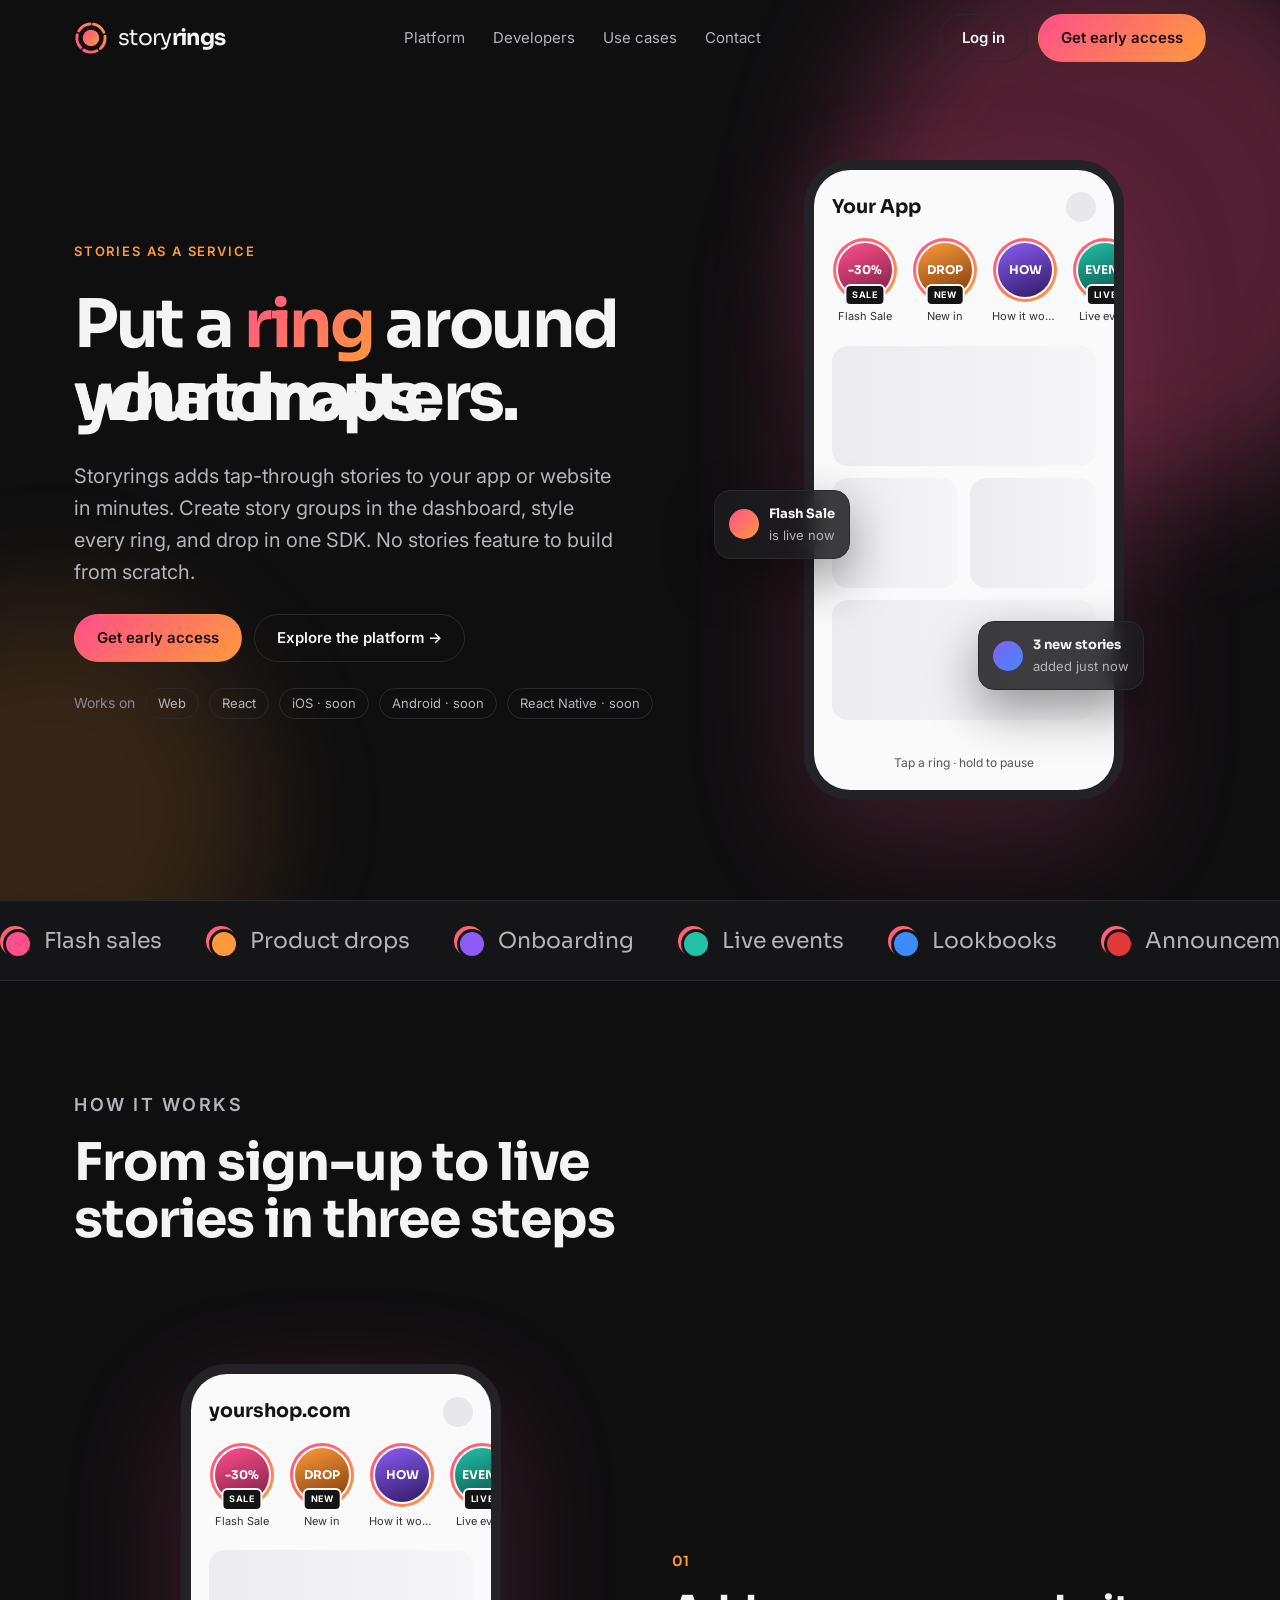
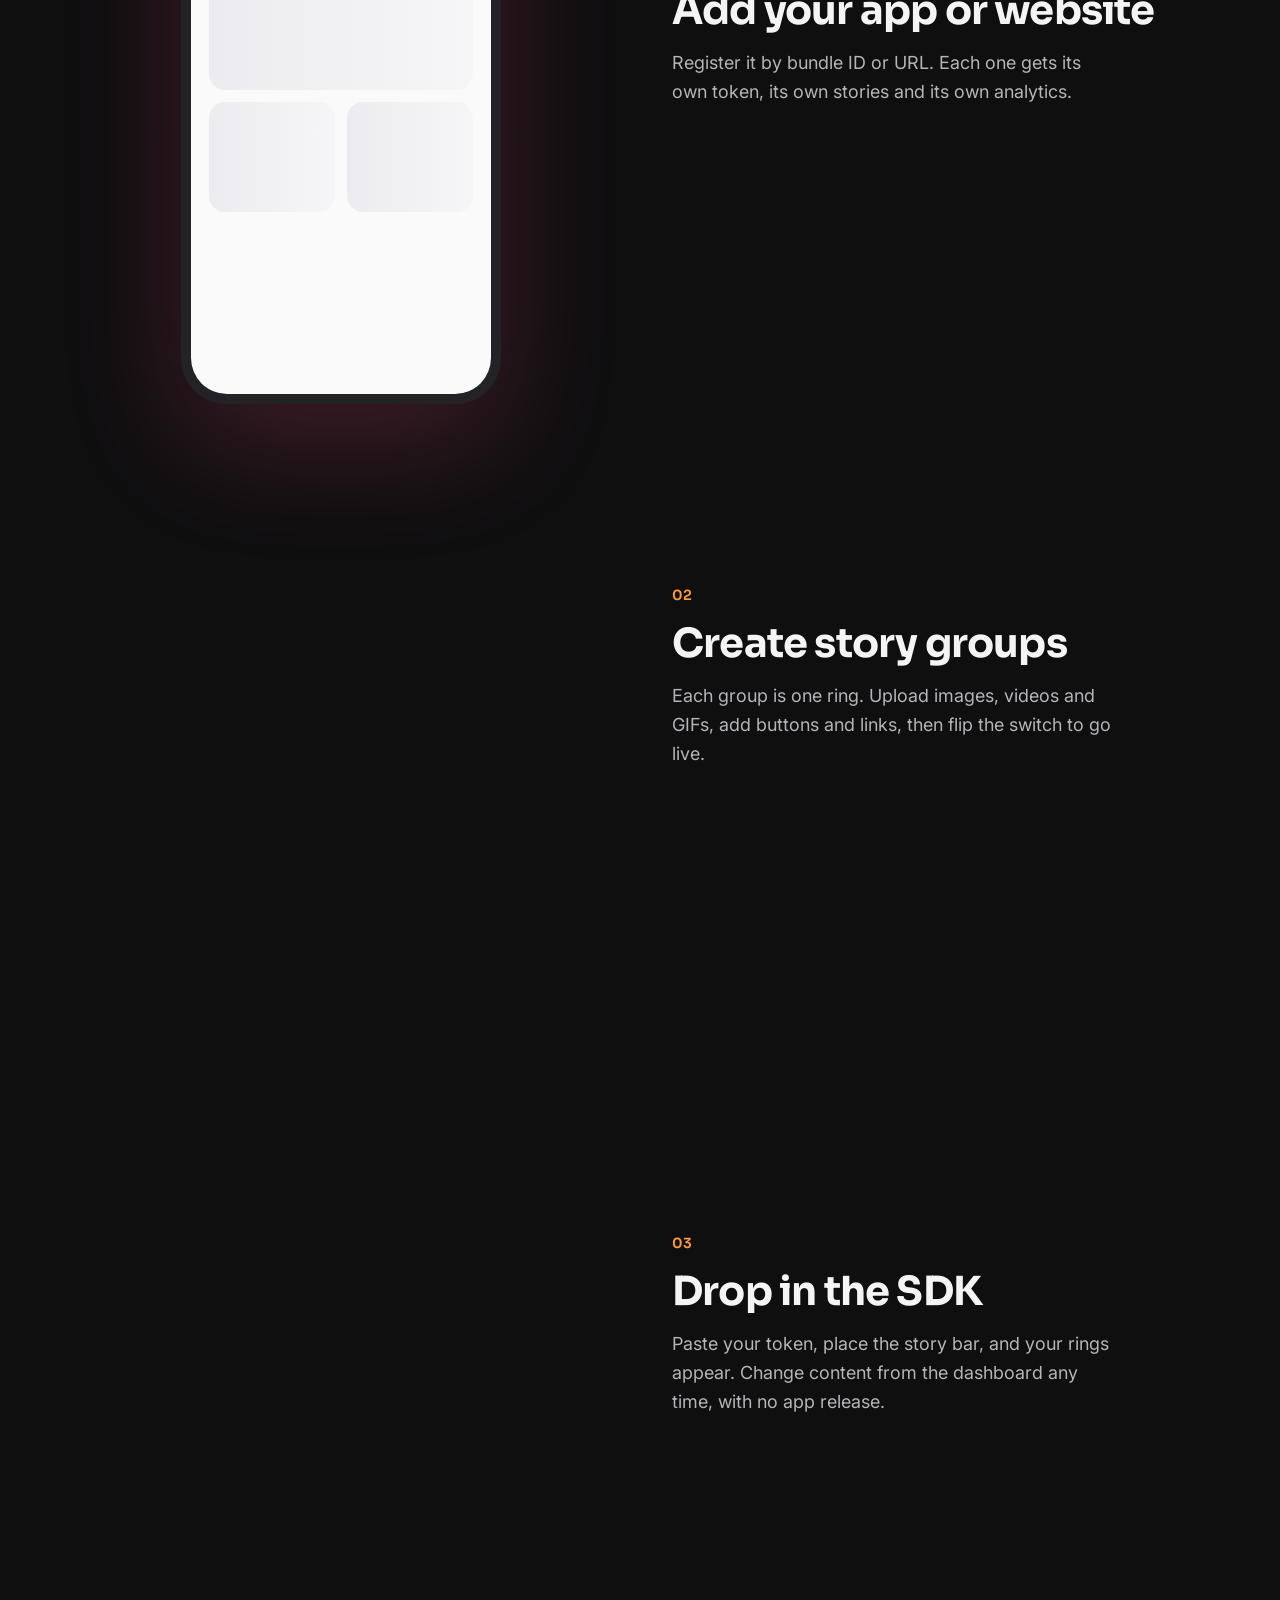
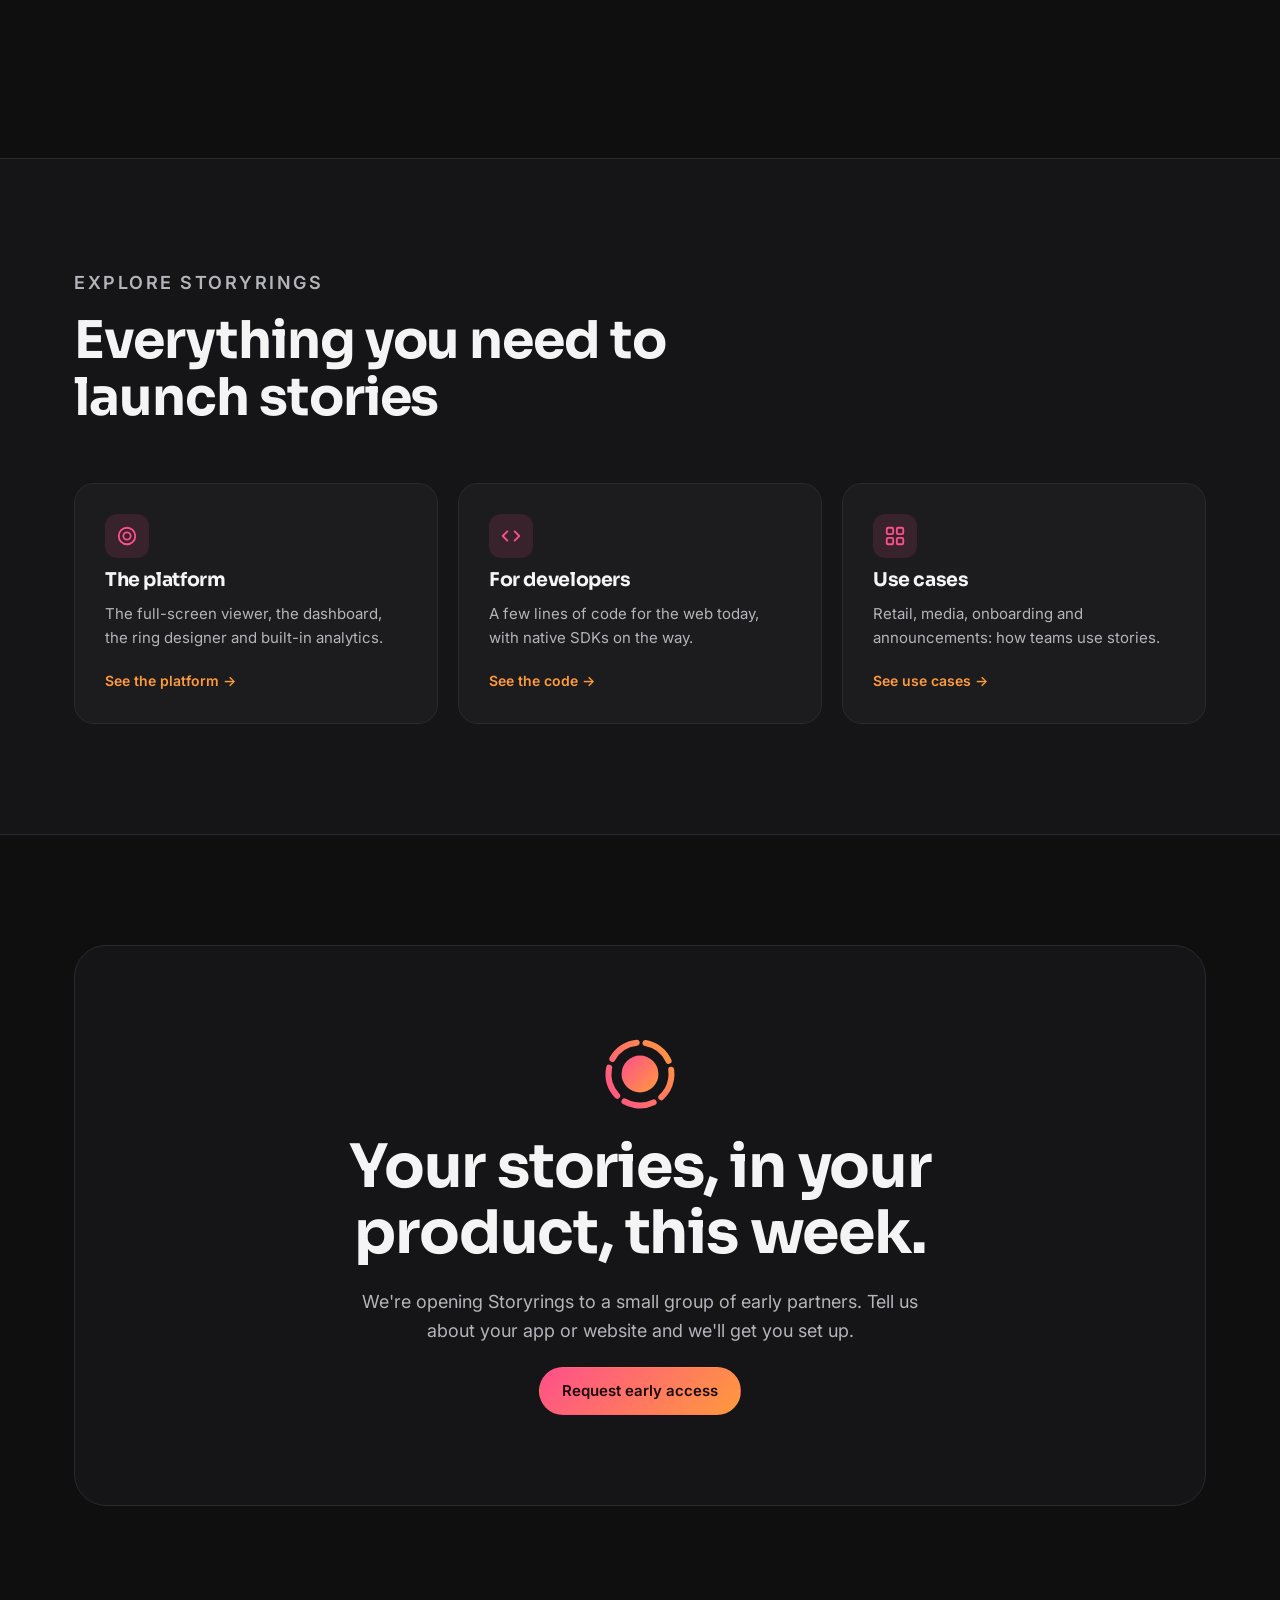
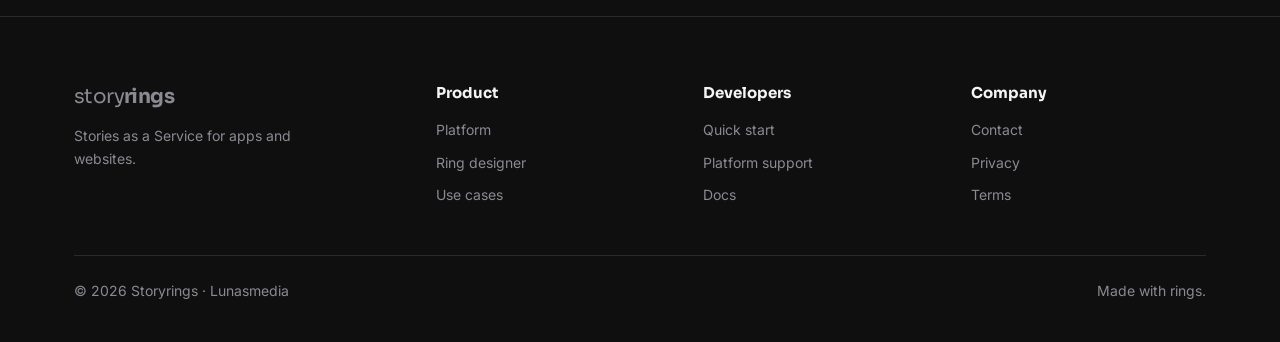
==== commit 073fb4f6: "Add live Storyrings stories below the homepage hero Embed the web stories SDK in a new section under" ====
--- a/index.html
+++ b/index.html
@@ -93,6 +93,19 @@
   </div>
 </section>
 
+<section class="live-stories" id="live-stories" aria-labelledby="live-stories-title">
+  <div class="wrap">
+    <div class="live-head reveal">
+      <span class="live-dot" aria-hidden="true"></span>
+      <h2 id="live-stories-title">Live from Storyrings. <span class="grad-text">Tap a ring.</span></h2>
+      <p>These stories run on the real Storyrings web SDK.</p>
+    </div>
+    <div class="live-bar">
+      <div id="stories"></div>
+    </div>
+  </div>
+</section>
+
 <div class="marquee" aria-label="Things you can share with Storyrings">
   <div class="marquee-track" id="marquee"></div>
 </div>
@@ -178,5 +191,21 @@
 </footer>
 
 <script src="main.js"></script>
+<script src="https://stories-dashboard.fly.dev/sdk/v1/stories.js"></script>
+<script>
+  (function () {
+    var section = document.getElementById('live-stories');
+    try {
+      Stories.init({ token: 'pk_live_jWoljeyihce78bGMPKMGMBt6' }).mount('#stories');
+    } catch (e) {
+      section.hidden = true;
+      return;
+    }
+    // Hide the section if no stories have appeared after 10 seconds
+    setTimeout(function () {
+      if (!document.getElementById('stories').children.length) section.hidden = true;
+    }, 10000);
+  })();
+</script>
 </body>
 </html>
--- a/styles.css
+++ b/styles.css
@@ -145,6 +145,18 @@
 .viewer-cta{position:absolute;bottom:22px;left:22px;right:22px;z-index:3;height:46px;border-radius:999px;background:#fff;color:#141414;border:0;font-weight:600;font-family:inherit;font-size:15px;cursor:pointer;transition:transform .2s}
 .viewer-cta:hover{transform:scale(1.03)}
 
+/* live stories (real SDK) */
+.live-stories{padding:0 0 72px}
+.live-head{display:flex;align-items:center;gap:14px;flex-wrap:wrap;margin-bottom:24px}
+.live-head h2{font-size:clamp(22px,2.6vw,30px)}
+.live-head p{color:var(--dim);font-size:15px;flex-basis:100%;padding-left:26px}
+.live-dot{width:12px;height:12px;border-radius:50%;background:var(--pink);box-shadow:0 0 0 0 rgba(255,79,139,.6);animation:livedot 2s ease-out infinite;flex:0 0 auto}
+@keyframes livedot{to{box-shadow:0 0 0 12px rgba(255,79,139,0)}}
+.live-bar{background:var(--bg-2);border:1px solid var(--line);border-radius:24px;padding:24px;min-height:150px;overflow-x:auto}
+#stories:empty{height:100px;background:radial-gradient(circle at 40px 40px,#26262B 38px,transparent 39px) 0 0/112px 100px repeat-x;animation:skel 1.4s ease-in-out infinite}
+@keyframes skel{50%{opacity:.45}}
+@media (max-width:600px){.live-bar{padding:16px;border-radius:18px}}
+
 /* marquee */
 .marquee{border-block:1px solid var(--line);padding:22px 0;overflow:hidden;background:var(--bg-2)}
 .marquee-track{display:flex;gap:44px;width:max-content;animation:marq 38s linear infinite}
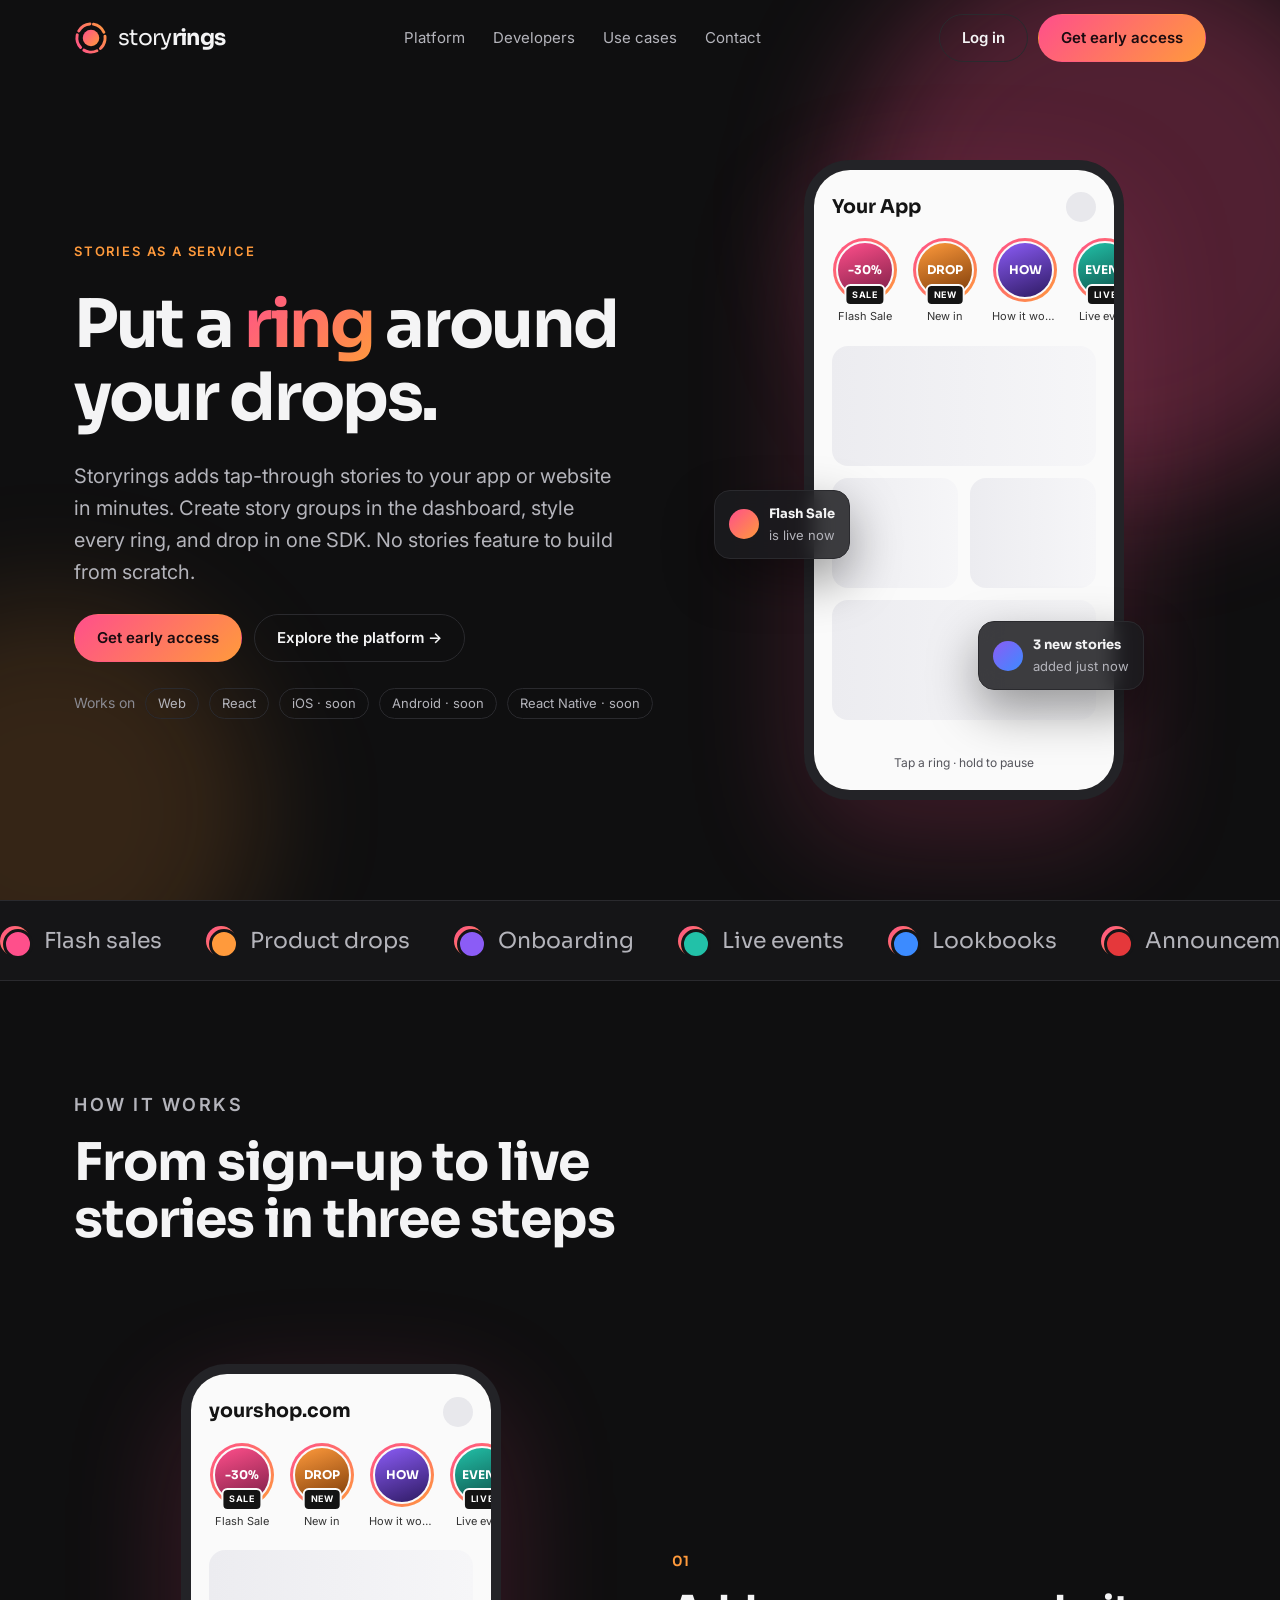
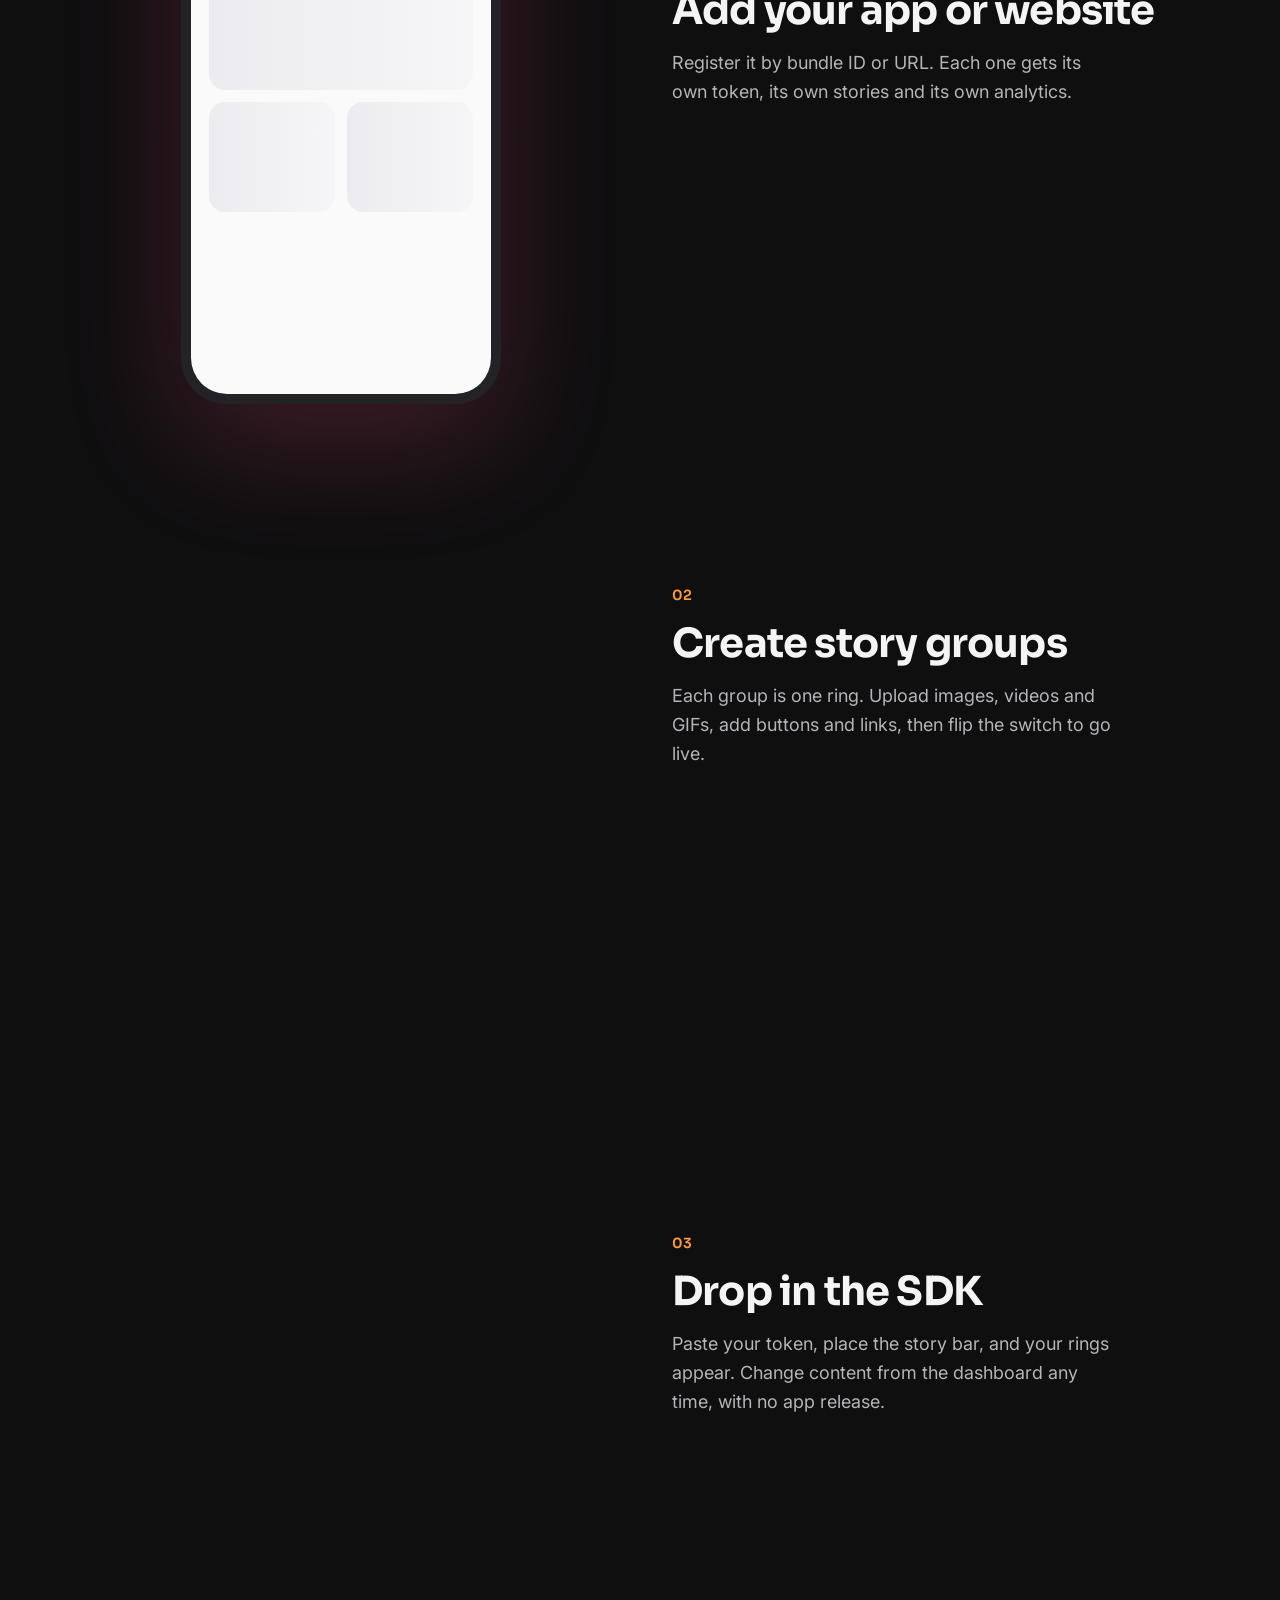
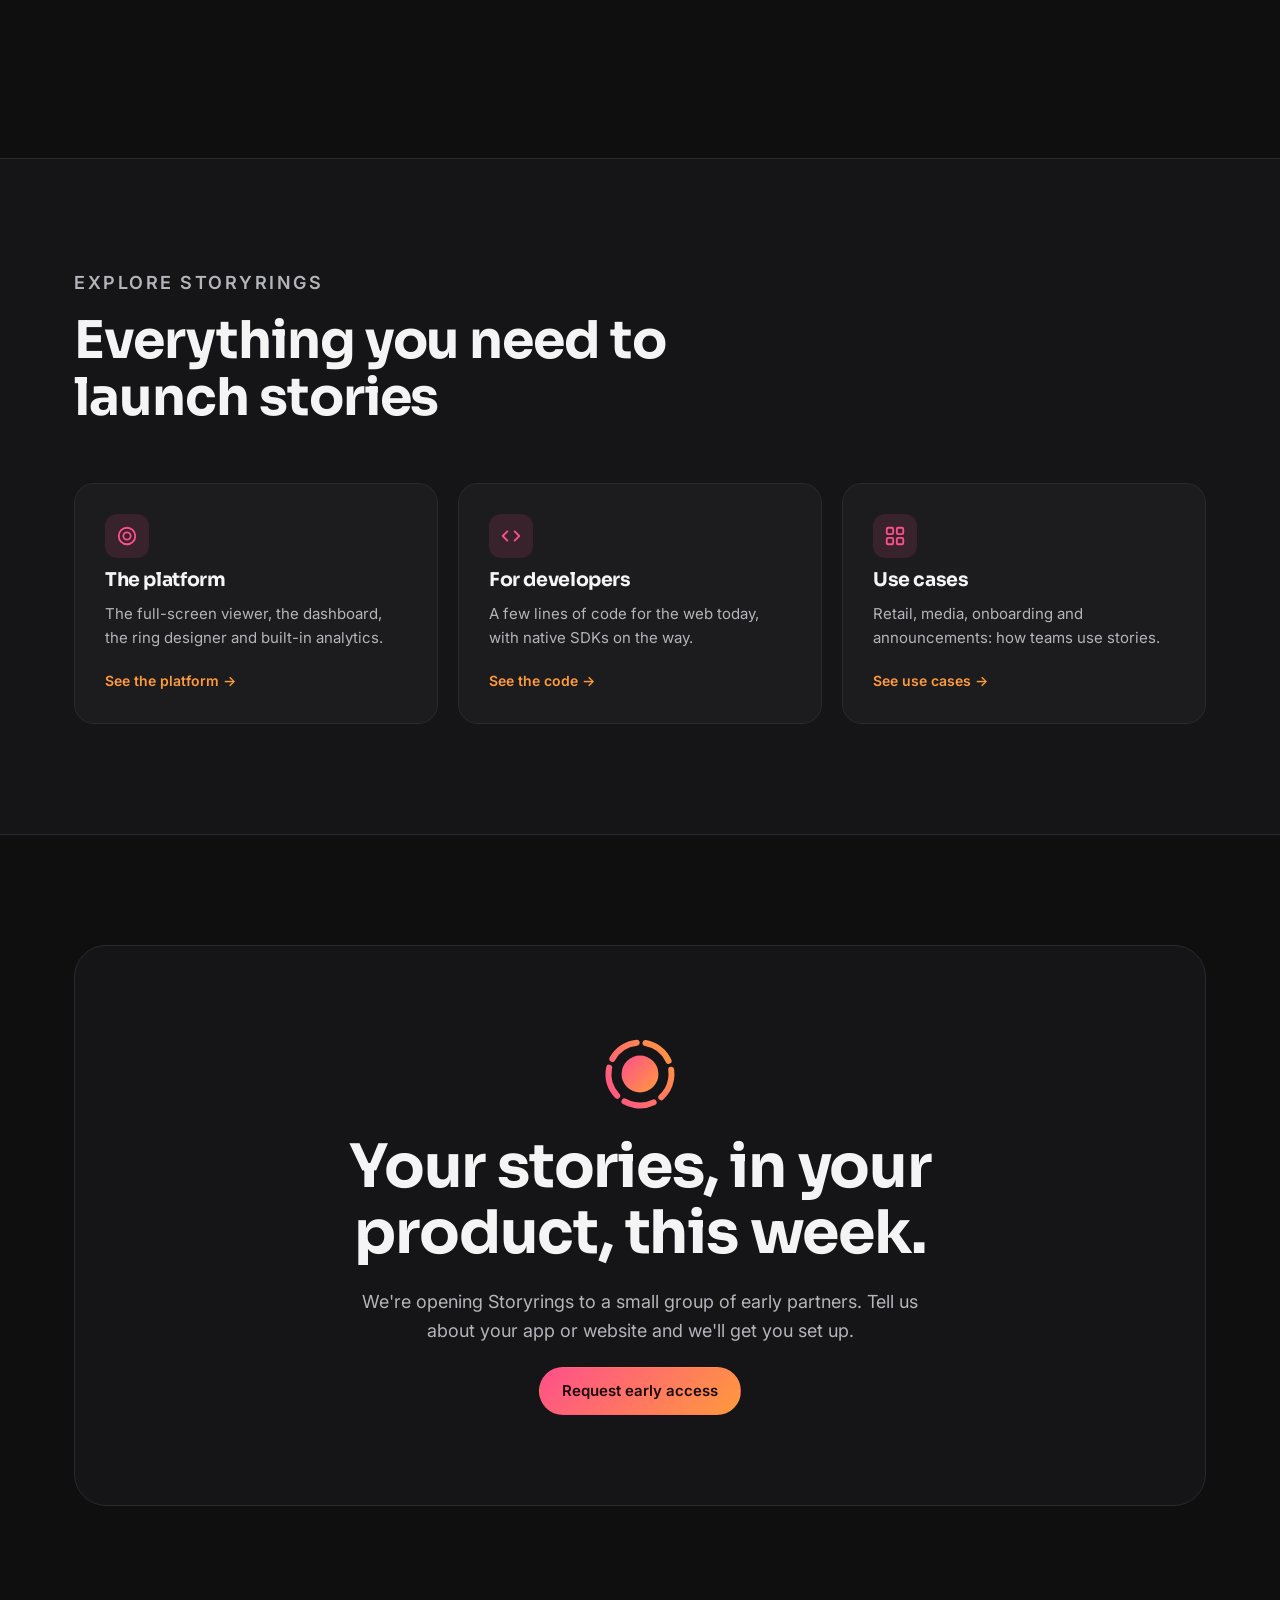
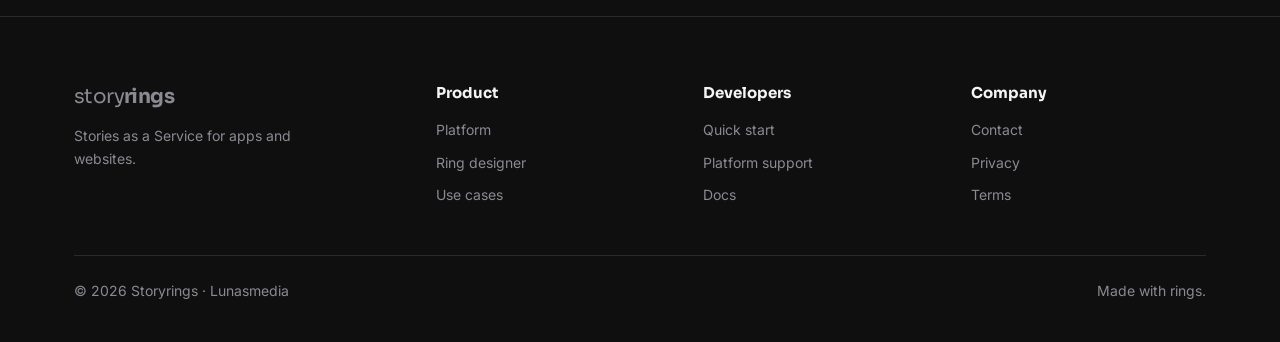
==== commit 36899e4b: "Live stories: remove container, phone-sized rings Drop the boxed container around the story bar and " ====
--- a/index.html
+++ b/index.html
@@ -100,9 +100,7 @@
       <h2 id="live-stories-title">Live from Storyrings. <span class="grad-text">Tap a ring.</span></h2>
       <p>These stories run on the real Storyrings web SDK.</p>
     </div>
-    <div class="live-bar">
-      <div id="stories"></div>
-    </div>
+    <div id="stories"></div>
   </div>
 </section>
 
@@ -195,16 +193,35 @@
 <script>
   (function () {
     var section = document.getElementById('live-stories');
+    var el = document.getElementById('stories');
+    var PHONE = 640, PHONE_SIZE = 64, DESKTOP_SIZE = 76;
+    var size = function () { return innerWidth < PHONE ? PHONE_SIZE : DESKTOP_SIZE; };
+    var hide = function () { section.hidden = true; };
+    if (!window.Stories) return hide();
+
+    // If the dashboard's "Shape & size" setting overrides circleSize,
+    // scale the whole bar down on phones so the items stay phone-sized.
+    var fit = function () {
+      var w = el.shadowRoot && el.shadowRoot.querySelector('[style*="--s-size"]');
+      var px = w ? parseFloat(w.style.getPropertyValue('--s-size')) : 0;
+      el.style.zoom = innerWidth < PHONE && px > PHONE_SIZE ? (PHONE_SIZE / px).toFixed(3) : '';
+    };
+
+    var bar;
     try {
-      Stories.init({ token: 'pk_live_jWoljeyihce78bGMPKMGMBt6' }).mount('#stories');
-    } catch (e) {
-      section.hidden = true;
-      return;
-    }
-    // Hide the section if no stories have appeared after 10 seconds
-    setTimeout(function () {
-      if (!document.getElementById('stories').children.length) section.hidden = true;
-    }, 10000);
+      bar = Stories.init({ token: 'pk_live_jWoljeyihce78bGMPKMGMBt6' }).mount('#stories', {
+        theme: { circleSize: size() },
+        onLoad: function (groups) { if (!groups.length) hide(); requestAnimationFrame(fit); },
+        onFail: hide
+      });
+    } catch (e) { return hide(); }
+
+    var last = size();
+    addEventListener('resize', function () {
+      var s = size();
+      if (s !== last) { last = s; bar.update({ theme: { circleSize: s } }); }
+      fit();
+    });
   })();
 </script>
 </body>
--- a/styles.css
+++ b/styles.css
@@ -152,10 +152,9 @@
 .live-head p{color:var(--dim);font-size:15px;flex-basis:100%;padding-left:26px}
 .live-dot{width:12px;height:12px;border-radius:50%;background:var(--pink);box-shadow:0 0 0 0 rgba(255,79,139,.6);animation:livedot 2s ease-out infinite;flex:0 0 auto}
 @keyframes livedot{to{box-shadow:0 0 0 12px rgba(255,79,139,0)}}
-.live-bar{background:var(--bg-2);border:1px solid var(--line);border-radius:24px;padding:24px;min-height:150px;overflow-x:auto}
-#stories:empty{height:100px;background:radial-gradient(circle at 40px 40px,#26262B 38px,transparent 39px) 0 0/112px 100px repeat-x;animation:skel 1.4s ease-in-out infinite}
-@keyframes skel{50%{opacity:.45}}
-@media (max-width:600px){.live-bar{padding:16px;border-radius:18px}}
+/* The SDK draws the bar in a Shadow DOM; only these inherited values reach it */
+#stories{--stories-ring-gap-color:var(--bg);color:var(--text);margin:0 -12px}
+@media (max-width:640px){.live-stories{padding-bottom:48px}.live-head{margin-bottom:12px}}
 
 /* marquee */
 .marquee{border-block:1px solid var(--line);padding:22px 0;overflow:hidden;background:var(--bg-2)}
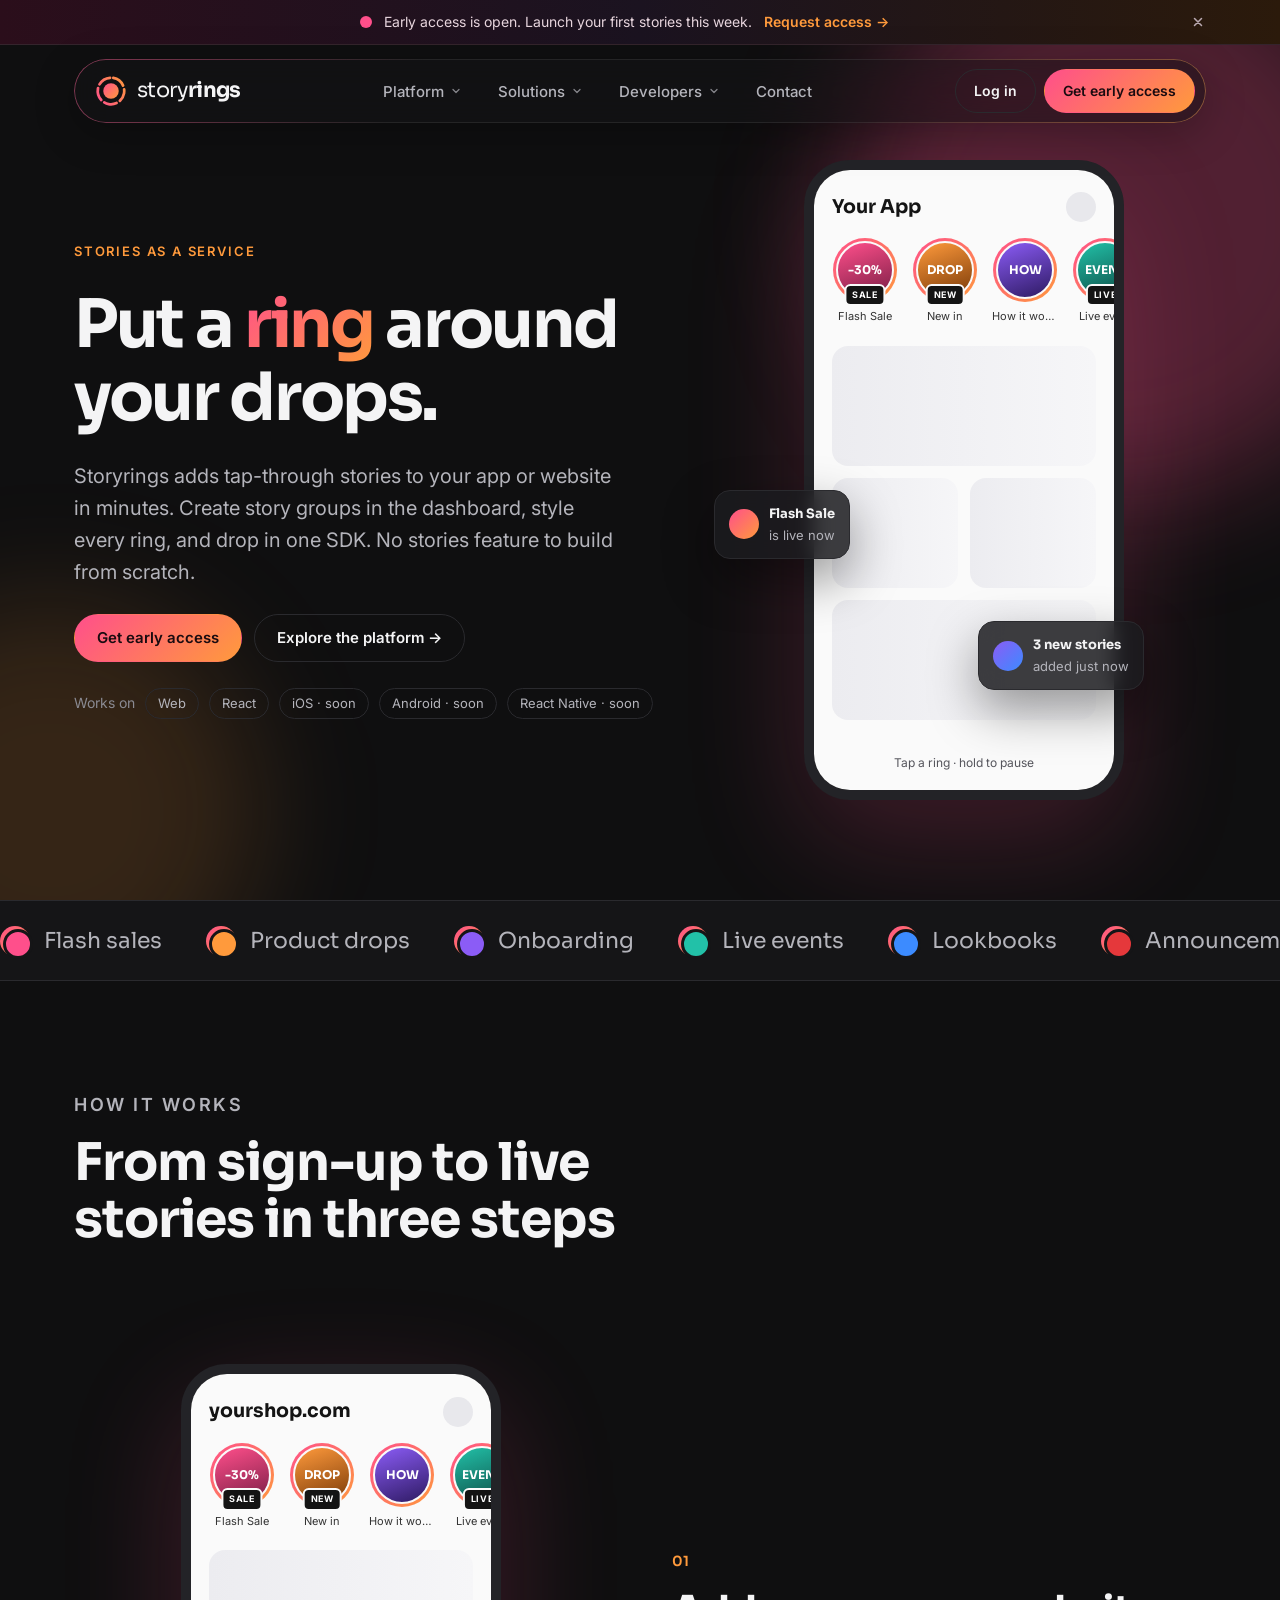
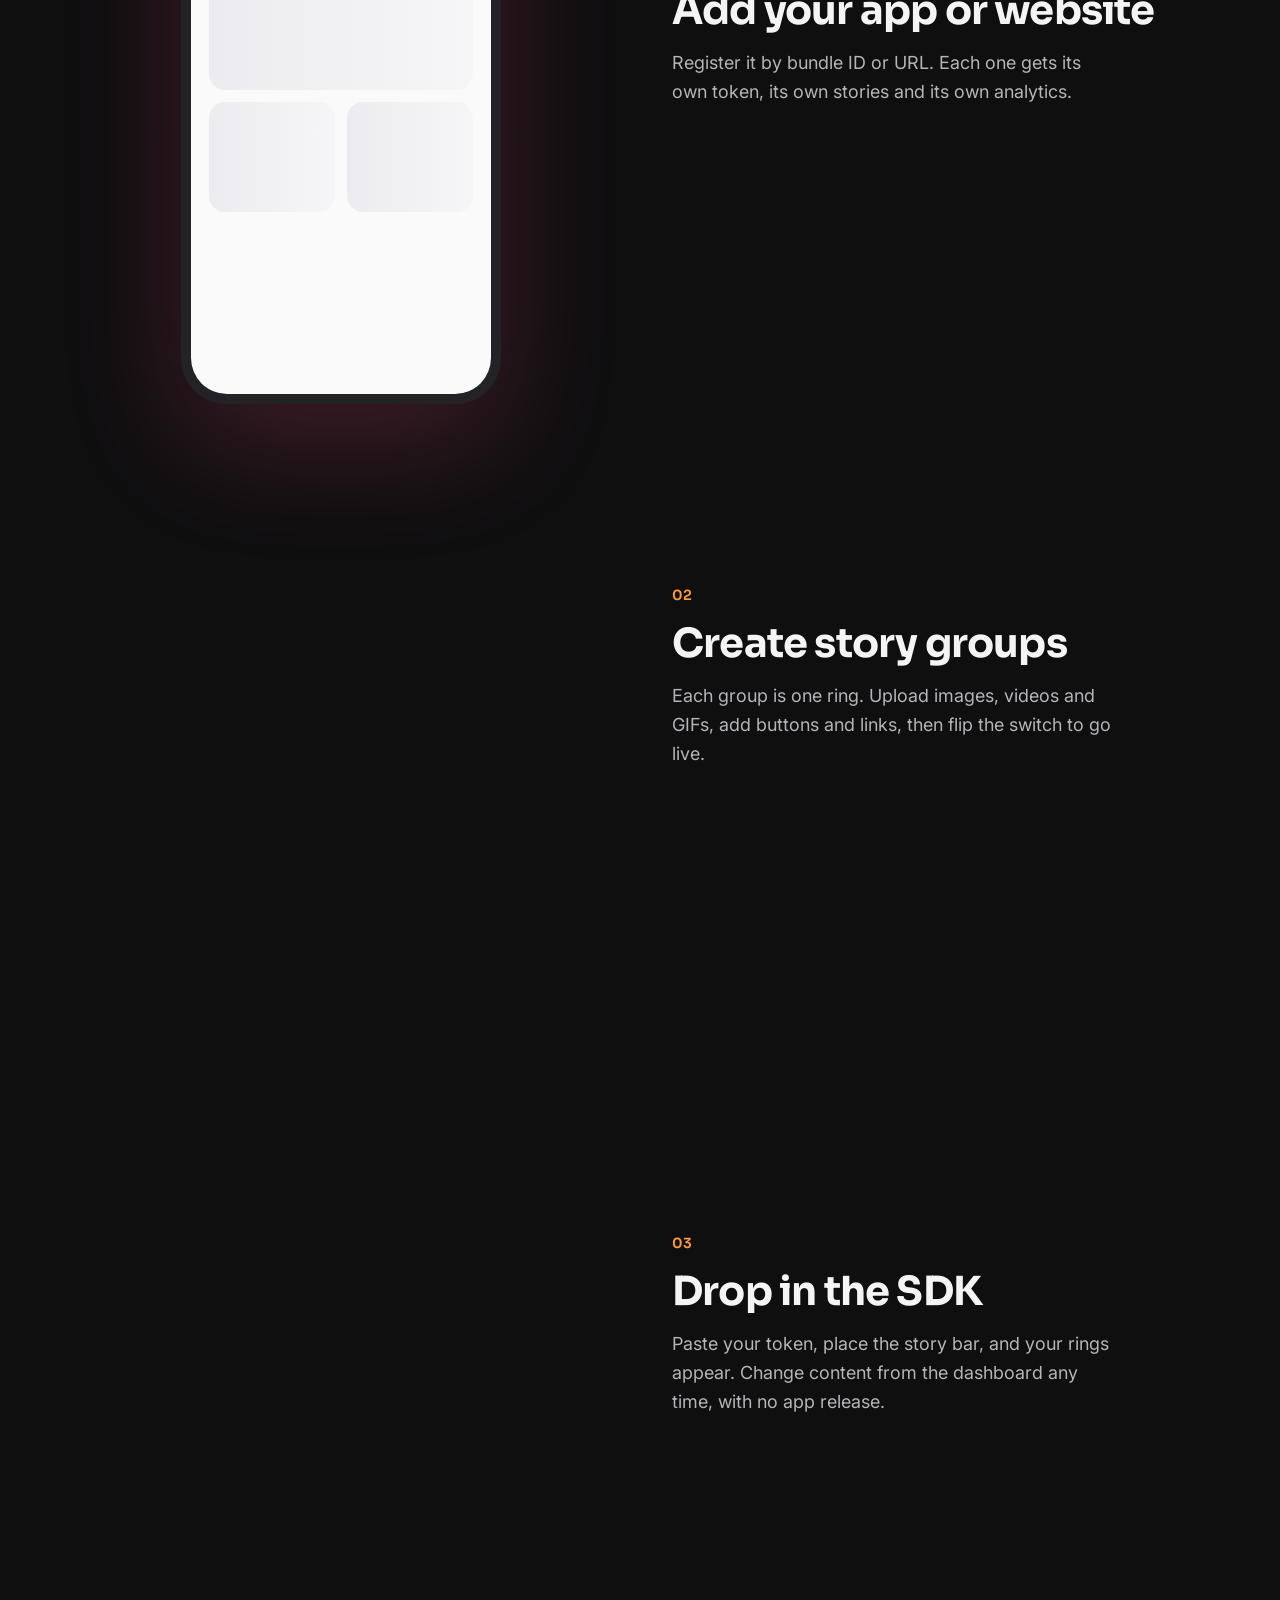
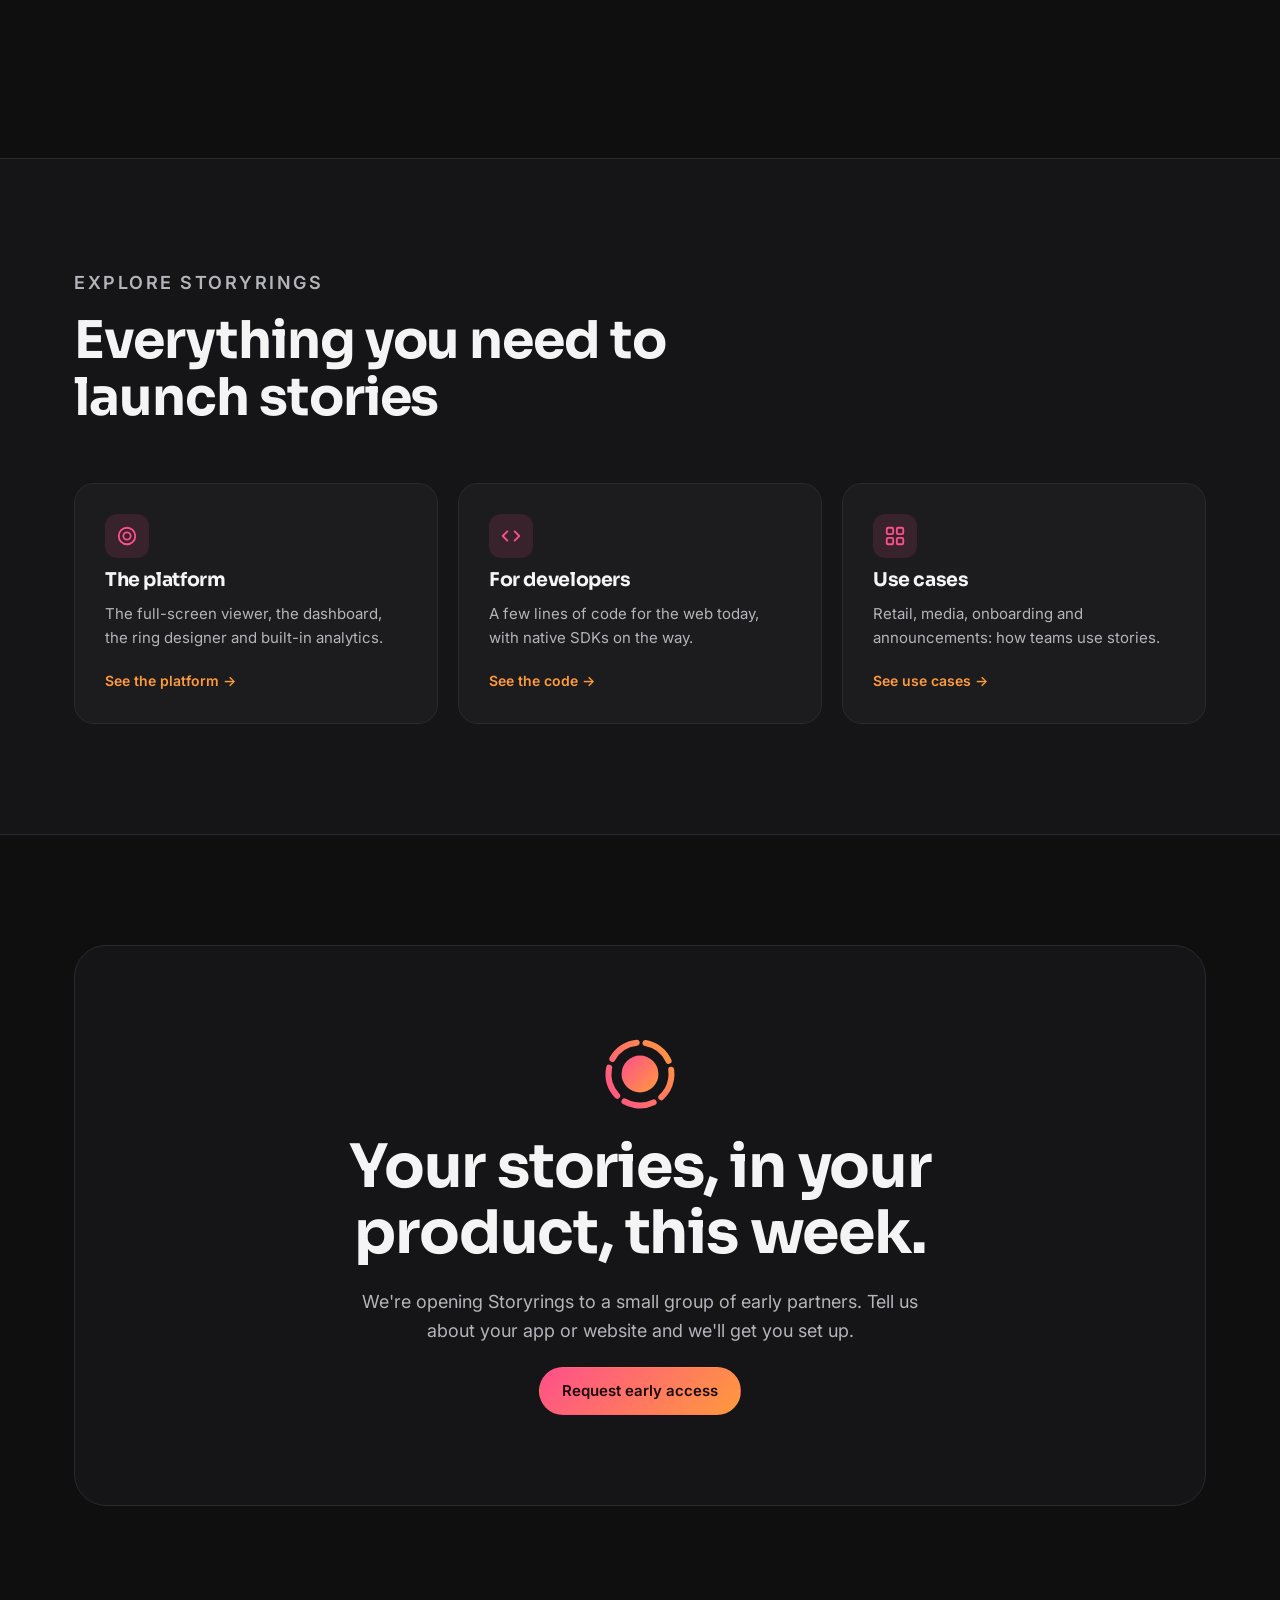
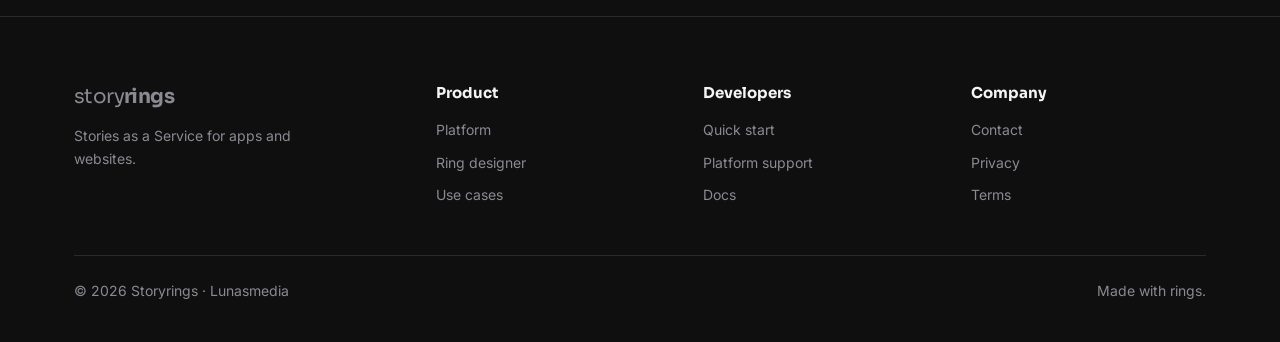
==== commit 7256c46e: "New header: announcement bar, floating nav and mega menus Add a dismissible early-access announcemen" ====
--- a/index.html
+++ b/index.html
@@ -15,33 +15,102 @@
 <div class="progress" id="progress" aria-hidden="true"></div>
 
 <header id="hdr">
-  <div class="wrap nav">
-    <a class="logo" href="index.html" aria-label="Storyrings home">
-      <svg width="34" height="34" viewBox="0 0 140 140" aria-hidden="true"><defs><linearGradient id="lg" x1="0" y1="0" x2="1" y2="1"><stop offset="0" stop-color="#FF4F8B"/><stop offset="1" stop-color="#FF9A3C"/></linearGradient></defs><circle cx="70" cy="70" r="58" fill="none" stroke="url(#lg)" stroke-width="12" stroke-linecap="round" stroke-dasharray="56 16.9" transform="rotate(-80 70 70)"/><circle cx="70" cy="70" r="34" fill="url(#lg)"/></svg>
-      <span>story<b>rings</b></span>
-    </a>
-    <ul class="nav-links">
-      <li><a href="platform.html">Platform</a></li>
-      <li><a href="developers.html">Developers</a></li>
-      <li><a href="use-cases.html">Use cases</a></li>
-      <li><a href="contact.html">Contact</a></li>
-    </ul>
-    <div class="nav-actions">
-      <a class="btn btn-ghost" href="#">Log in</a>
-      <a class="btn btn-primary" href="contact.html">Get early access</a>
-      <button class="menu-btn" id="menuBtn" aria-expanded="false" aria-controls="mobileMenu" aria-label="Open menu"><svg width="22" height="22" viewBox="0 0 24 24" fill="none" stroke="currentColor" stroke-width="2" stroke-linecap="round" aria-hidden="true"><path d="M4 7h16M4 12h16M4 17h16"/></svg></button>
-    </div>
-  </div>
-  <nav class="mobile-menu" id="mobileMenu" aria-label="Mobile">
-    <ul>
-      <li><a href="index.html" aria-current="page">Home</a></li>
-      <li><a href="platform.html">Platform</a></li>
-      <li><a href="developers.html">Developers</a></li>
-      <li><a href="use-cases.html">Use cases</a></li>
-      <li><a href="contact.html">Contact</a></li>
-      <li><a class="btn btn-primary" href="contact.html">Get early access</a></li>
-    </ul>
-  </nav>
+  <div class="announce" id="announce">
+    <div class="wrap announce-in">
+      <span class="live-dot" aria-hidden="true"></span>
+      <p>Early access is open. <span class="hide-sm">Launch your first stories this week.</span></p>
+      <a href="contact.html">Request access →</a>
+      <button class="announce-x" id="announceX" aria-label="Dismiss announcement"><svg width="14" height="14" viewBox="0 0 24 24" fill="none" stroke="currentColor" stroke-width="2.6" stroke-linecap="round"><path d="M6 6l12 12M18 6L6 18"/></svg></button>
+    </div>
+  </div>
+  <div class="wrap">
+    <div class="nav">
+      <a class="logo" href="index.html" aria-label="Storyrings home">
+        <svg width="32" height="32" viewBox="0 0 140 140" aria-hidden="true"><defs><linearGradient id="lg" x1="0" y1="0" x2="1" y2="1"><stop offset="0" stop-color="#FF4F8B"/><stop offset="1" stop-color="#FF9A3C"/></linearGradient></defs><circle cx="70" cy="70" r="58" fill="none" stroke="url(#lg)" stroke-width="12" stroke-linecap="round" stroke-dasharray="56 16.9" transform="rotate(-80 70 70)"/><circle cx="70" cy="70" r="34" fill="url(#lg)"/></svg>
+        <span>story<b>rings</b></span>
+      </a>
+      <nav class="main-nav" aria-label="Main">
+        <ul class="nav-links">
+      <li class="has-menu">
+        <button class="nav-trigger" aria-expanded="false" aria-controls="m-platform">Platform <svg class="chev" width="12" height="12" viewBox="0 0 24 24" fill="none" stroke="currentColor" stroke-width="2.6" stroke-linecap="round" stroke-linejoin="round" aria-hidden="true"><path d="M6 9l6 6 6-6"/></svg></button>
+        <div class="mega" id="m-platform">
+          <div class="mega-main">
+            <p class="mega-label">Product</p>
+            <ul class="mega-items">
+            <li><a href="platform.html#viewer"><span class="mi-icon"><svg width="20" height="20" viewBox="0 0 24 24" fill="none" stroke="currentColor" stroke-width="1.9" stroke-linecap="round" stroke-linejoin="round" aria-hidden="true"><rect x="6" y="2" width="12" height="20" rx="3"/><path d="M9 6h6"/></svg></span><span class="mi-text"><b>Story viewer</b><small>Full-screen, tap-through stories</small></span></a></li>
+            <li><a href="platform.html#dashboard"><span class="mi-icon"><svg width="20" height="20" viewBox="0 0 24 24" fill="none" stroke="currentColor" stroke-width="1.9" stroke-linecap="round" stroke-linejoin="round" aria-hidden="true"><rect x="3" y="3" width="7" height="7" rx="1.5"/><rect x="14" y="3" width="7" height="7" rx="1.5"/><rect x="3" y="14" width="7" height="7" rx="1.5"/><path d="M17.5 14v7M14 17.5h7"/></svg></span><span class="mi-text"><b>Dashboard</b><small>Create and publish without code</small></span></a></li>
+            <li><a href="platform.html#designer"><span class="mi-icon"><svg width="20" height="20" viewBox="0 0 24 24" fill="none" stroke="currentColor" stroke-width="1.9" stroke-linecap="round" stroke-linejoin="round" aria-hidden="true"><circle cx="12" cy="12" r="9"/><circle cx="12" cy="12" r="4"/></svg></span><span class="mi-text"><b>Ring designer</b><small>Rings that are impossible to ignore</small></span></a></li>
+            <li><a href="platform.html#analytics"><span class="mi-icon"><svg width="20" height="20" viewBox="0 0 24 24" fill="none" stroke="currentColor" stroke-width="1.9" stroke-linecap="round" stroke-linejoin="round" aria-hidden="true"><path d="M4 20V10M10 20V4M16 20v-7M22 20H2"/></svg></span><span class="mi-text"><b>Analytics</b><small>See what people actually watch</small></span></a></li>
+            </ul>
+            <a class="mega-foot" href="platform.html">Platform overview →</a>
+          </div>
+      <a class="mega-feature feat-rings" href="index.html#live-stories">
+        <span class="feat-ringrow" aria-hidden="true"><i></i><i></i><i></i></span>
+        <span class="feat-kicker">Live demo</span>
+        <b>Tap a real story bar</b>
+        <span>Our homepage runs on the Storyrings SDK. Try it →</span>
+      </a>
+        </div>
+      </li>
+      <li class="has-menu">
+        <button class="nav-trigger" aria-expanded="false" aria-controls="m-solutions">Solutions <svg class="chev" width="12" height="12" viewBox="0 0 24 24" fill="none" stroke="currentColor" stroke-width="2.6" stroke-linecap="round" stroke-linejoin="round" aria-hidden="true"><path d="M6 9l6 6 6-6"/></svg></button>
+        <div class="mega" id="m-solutions">
+          <div class="mega-main">
+            <p class="mega-label">By use case</p>
+            <ul class="mega-items">
+            <li><a href="use-cases.html#retail"><span class="mi-icon"><svg width="20" height="20" viewBox="0 0 24 24" fill="none" stroke="currentColor" stroke-width="1.9" stroke-linecap="round" stroke-linejoin="round" aria-hidden="true"><circle cx="9" cy="20" r="1.4"/><circle cx="18" cy="20" r="1.4"/><path d="M2 3h3l2.6 12.2a1.5 1.5 0 0 0 1.5 1.2h8.8a1.5 1.5 0 0 0 1.5-1.2L21 7H6"/></svg></span><span class="mi-text"><b>Retail &amp; e-commerce</b><small>Drops, sales and shoppable looks</small></span></a></li>
+            <li><a href="use-cases.html#media"><span class="mi-icon"><svg width="20" height="20" viewBox="0 0 24 24" fill="none" stroke="currentColor" stroke-width="1.9" stroke-linecap="round" stroke-linejoin="round" aria-hidden="true"><path d="M8 21h8M12 17v4"/><path d="M7 4h10v5a5 5 0 0 1-10 0V4z"/><path d="M17 5h3v2a3 3 0 0 1-3 3M7 5H4v2a3 3 0 0 0 3 3"/></svg></span><span class="mi-text"><b>Media &amp; sport</b><small>Highlights fans can tap through</small></span></a></li>
+            <li><a href="use-cases.html#onboarding"><span class="mi-icon"><svg width="20" height="20" viewBox="0 0 24 24" fill="none" stroke="currentColor" stroke-width="1.9" stroke-linecap="round" stroke-linejoin="round" aria-hidden="true"><path d="M5 15c-1.5 1.3-2 4.5-2 6 1.5 0 4.7-.5 6-2"/><path d="M9 15l-3-3c1.8-5 6-9 13-9 0 7-4 11.2-9 13z"/><circle cx="14.5" cy="9.5" r="1.5"/></svg></span><span class="mi-text"><b>Onboarding</b><small>Five taps instead of a tutorial</small></span></a></li>
+            <li><a href="use-cases.html#announcements"><span class="mi-icon"><svg width="20" height="20" viewBox="0 0 24 24" fill="none" stroke="currentColor" stroke-width="1.9" stroke-linecap="round" stroke-linejoin="round" aria-hidden="true"><path d="M3 10v4a1 1 0 0 0 1 1h3l8 5V4L7 9H4a1 1 0 0 0-1 1z"/><path d="M19 9a4 4 0 0 1 0 6"/></svg></span><span class="mi-text"><b>Announcements</b><small>News that gets noticed</small></span></a></li>
+            </ul>
+            <a class="mega-foot" href="use-cases.html">All use cases →</a>
+          </div>
+      <a class="mega-feature feat-photo" href="use-cases.html">
+        <span class="feat-kicker">Use cases</span>
+        <b>One format, endless reasons to tap</b>
+        <span>See how teams use stories →</span>
+      </a>
+        </div>
+      </li>
+      <li class="has-menu">
+        <button class="nav-trigger" aria-expanded="false" aria-controls="m-developers">Developers <svg class="chev" width="12" height="12" viewBox="0 0 24 24" fill="none" stroke="currentColor" stroke-width="2.6" stroke-linecap="round" stroke-linejoin="round" aria-hidden="true"><path d="M6 9l6 6 6-6"/></svg></button>
+        <div class="mega" id="m-developers">
+          <div class="mega-main">
+            <p class="mega-label">Build</p>
+            <ul class="mega-items">
+            <li><a href="developers.html#quick-start"><span class="mi-icon"><svg width="20" height="20" viewBox="0 0 24 24" fill="none" stroke="currentColor" stroke-width="1.9" stroke-linecap="round" stroke-linejoin="round" aria-hidden="true"><path d="M13 2L4 14h7l-1 8 9-12h-7l1-8z"/></svg></span><span class="mi-text"><b>Quick start</b><small>Live in a few lines of code</small></span></a></li>
+            <li><a href="developers.html#platforms"><span class="mi-icon"><svg width="20" height="20" viewBox="0 0 24 24" fill="none" stroke="currentColor" stroke-width="1.9" stroke-linecap="round" stroke-linejoin="round" aria-hidden="true"><rect x="2" y="4" width="14" height="10" rx="2"/><rect x="17" y="8" width="5" height="12" rx="1.5"/><path d="M6 18h6"/></svg></span><span class="mi-text"><b>Platform support</b><small>Web today, native next</small></span></a></li>
+            <li><a href="developers.html#options"><span class="mi-icon"><svg width="20" height="20" viewBox="0 0 24 24" fill="none" stroke="currentColor" stroke-width="1.9" stroke-linecap="round" stroke-linejoin="round" aria-hidden="true"><path d="M8 7l-5 5 5 5M16 7l5 5-5 5"/></svg></span><span class="mi-text"><b>Options &amp; callbacks</b><small>Hook stories into your app</small></span></a></li>
+            <li><a href="contact.html"><span class="mi-icon"><svg width="20" height="20" viewBox="0 0 24 24" fill="none" stroke="currentColor" stroke-width="1.9" stroke-linecap="round" stroke-linejoin="round" aria-hidden="true"><circle cx="8" cy="15" r="4"/><path d="M11 12l9-9M17 6l3 3M15 8l2 2"/></svg></span><span class="mi-text"><b>Get your token</b><small>Join early access</small></span></a></li>
+            </ul>
+            <a class="mega-foot" href="developers.html">Developer overview →</a>
+          </div>
+      <a class="mega-feature feat-code" href="developers.html#quick-start">
+        <span class="feat-kicker">Quick start</span>
+        <code><span class="c-k">Stories</span>.init({ token })<br>&nbsp;&nbsp;.mount(<span class="c-s">'#stories'</span>);</code>
+        <span>That's the whole integration →</span>
+      </a>
+        </div>
+      </li>
+      <li><a class="nav-plain" href="contact.html">Contact</a></li>
+        </ul>
+      </nav>
+      <div class="nav-actions">
+        <a class="btn btn-ghost btn-sm" href="#">Log in</a>
+        <a class="btn btn-primary btn-sm" href="contact.html">Get early access</a>
+        <button class="menu-btn" id="menuBtn" aria-expanded="false" aria-controls="mobileMenu" aria-label="Open menu"><svg width="22" height="22" viewBox="0 0 24 24" fill="none" stroke="currentColor" stroke-width="2" stroke-linecap="round" aria-hidden="true"><path d="M4 7h16M4 12h16M4 17h16"/></svg></button>
+      </div>
+    </div>
+    <nav class="mobile-menu" id="mobileMenu" aria-label="Mobile">
+      <div class="mobile-inner">
+      <details><summary>Platform<svg class="chev" width="12" height="12" viewBox="0 0 24 24" fill="none" stroke="currentColor" stroke-width="2.6" stroke-linecap="round" stroke-linejoin="round" aria-hidden="true"><path d="M6 9l6 6 6-6"/></svg></summary><ul><li><a href="platform.html#viewer"><svg width="18" height="18" viewBox="0 0 24 24" fill="none" stroke="currentColor" stroke-width="1.9" stroke-linecap="round" stroke-linejoin="round" aria-hidden="true"><rect x="6" y="2" width="12" height="20" rx="3"/><path d="M9 6h6"/></svg>Story viewer</a></li><li><a href="platform.html#dashboard"><svg width="18" height="18" viewBox="0 0 24 24" fill="none" stroke="currentColor" stroke-width="1.9" stroke-linecap="round" stroke-linejoin="round" aria-hidden="true"><rect x="3" y="3" width="7" height="7" rx="1.5"/><rect x="14" y="3" width="7" height="7" rx="1.5"/><rect x="3" y="14" width="7" height="7" rx="1.5"/><path d="M17.5 14v7M14 17.5h7"/></svg>Dashboard</a></li><li><a href="platform.html#designer"><svg width="18" height="18" viewBox="0 0 24 24" fill="none" stroke="currentColor" stroke-width="1.9" stroke-linecap="round" stroke-linejoin="round" aria-hidden="true"><circle cx="12" cy="12" r="9"/><circle cx="12" cy="12" r="4"/></svg>Ring designer</a></li><li><a href="platform.html#analytics"><svg width="18" height="18" viewBox="0 0 24 24" fill="none" stroke="currentColor" stroke-width="1.9" stroke-linecap="round" stroke-linejoin="round" aria-hidden="true"><path d="M4 20V10M10 20V4M16 20v-7M22 20H2"/></svg>Analytics</a></li><li><a href="platform.html">Platform overview →</a></li></ul></details>
+      <details><summary>Solutions<svg class="chev" width="12" height="12" viewBox="0 0 24 24" fill="none" stroke="currentColor" stroke-width="2.6" stroke-linecap="round" stroke-linejoin="round" aria-hidden="true"><path d="M6 9l6 6 6-6"/></svg></summary><ul><li><a href="use-cases.html#retail"><svg width="18" height="18" viewBox="0 0 24 24" fill="none" stroke="currentColor" stroke-width="1.9" stroke-linecap="round" stroke-linejoin="round" aria-hidden="true"><circle cx="9" cy="20" r="1.4"/><circle cx="18" cy="20" r="1.4"/><path d="M2 3h3l2.6 12.2a1.5 1.5 0 0 0 1.5 1.2h8.8a1.5 1.5 0 0 0 1.5-1.2L21 7H6"/></svg>Retail &amp; e-commerce</a></li><li><a href="use-cases.html#media"><svg width="18" height="18" viewBox="0 0 24 24" fill="none" stroke="currentColor" stroke-width="1.9" stroke-linecap="round" stroke-linejoin="round" aria-hidden="true"><path d="M8 21h8M12 17v4"/><path d="M7 4h10v5a5 5 0 0 1-10 0V4z"/><path d="M17 5h3v2a3 3 0 0 1-3 3M7 5H4v2a3 3 0 0 0 3 3"/></svg>Media &amp; sport</a></li><li><a href="use-cases.html#onboarding"><svg width="18" height="18" viewBox="0 0 24 24" fill="none" stroke="currentColor" stroke-width="1.9" stroke-linecap="round" stroke-linejoin="round" aria-hidden="true"><path d="M5 15c-1.5 1.3-2 4.5-2 6 1.5 0 4.7-.5 6-2"/><path d="M9 15l-3-3c1.8-5 6-9 13-9 0 7-4 11.2-9 13z"/><circle cx="14.5" cy="9.5" r="1.5"/></svg>Onboarding</a></li><li><a href="use-cases.html#announcements"><svg width="18" height="18" viewBox="0 0 24 24" fill="none" stroke="currentColor" stroke-width="1.9" stroke-linecap="round" stroke-linejoin="round" aria-hidden="true"><path d="M3 10v4a1 1 0 0 0 1 1h3l8 5V4L7 9H4a1 1 0 0 0-1 1z"/><path d="M19 9a4 4 0 0 1 0 6"/></svg>Announcements</a></li><li><a href="use-cases.html">All use cases →</a></li></ul></details>
+      <details><summary>Developers<svg class="chev" width="12" height="12" viewBox="0 0 24 24" fill="none" stroke="currentColor" stroke-width="2.6" stroke-linecap="round" stroke-linejoin="round" aria-hidden="true"><path d="M6 9l6 6 6-6"/></svg></summary><ul><li><a href="developers.html#quick-start"><svg width="18" height="18" viewBox="0 0 24 24" fill="none" stroke="currentColor" stroke-width="1.9" stroke-linecap="round" stroke-linejoin="round" aria-hidden="true"><path d="M13 2L4 14h7l-1 8 9-12h-7l1-8z"/></svg>Quick start</a></li><li><a href="developers.html#platforms"><svg width="18" height="18" viewBox="0 0 24 24" fill="none" stroke="currentColor" stroke-width="1.9" stroke-linecap="round" stroke-linejoin="round" aria-hidden="true"><rect x="2" y="4" width="14" height="10" rx="2"/><rect x="17" y="8" width="5" height="12" rx="1.5"/><path d="M6 18h6"/></svg>Platform support</a></li><li><a href="developers.html#options"><svg width="18" height="18" viewBox="0 0 24 24" fill="none" stroke="currentColor" stroke-width="1.9" stroke-linecap="round" stroke-linejoin="round" aria-hidden="true"><path d="M8 7l-5 5 5 5M16 7l5 5-5 5"/></svg>Options &amp; callbacks</a></li><li><a href="contact.html"><svg width="18" height="18" viewBox="0 0 24 24" fill="none" stroke="currentColor" stroke-width="1.9" stroke-linecap="round" stroke-linejoin="round" aria-hidden="true"><circle cx="8" cy="15" r="4"/><path d="M11 12l9-9M17 6l3 3M15 8l2 2"/></svg>Get your token</a></li><li><a href="developers.html">Developer overview →</a></li></ul></details>
+      <a class="mobile-plain" href="contact.html">Contact</a>
+      <div class="mobile-actions"><a class="btn btn-ghost" href="#">Log in</a><a class="btn btn-primary" href="contact.html">Get early access</a></div>
+      </div>
+    </nav>
+  </div>
 </header>
 
 <main>
--- a/styles.css
+++ b/styles.css
@@ -34,31 +34,95 @@
 
 /* progress + nav */
 .progress{position:fixed;top:0;left:0;height:3px;width:100%;background:var(--grad);transform-origin:0 50%;transform:scaleX(0);z-index:60}
-header{position:fixed;top:0;left:0;right:0;z-index:50;transition:background .3s,border-color .3s;border-bottom:1px solid transparent}
-header.scrolled,header.menu-open{background:rgba(15,15,16,.86);backdrop-filter:blur(16px);border-color:var(--line)}
-.nav{display:flex;align-items:center;justify-content:space-between;height:76px;gap:16px;transition:height .3s}
-header.scrolled .nav{height:64px}
-.logo{display:flex;align-items:center;gap:10px;text-decoration:none;font-family:Sora,sans-serif;font-size:22px;letter-spacing:-.03em}
+header{position:fixed;top:0;left:0;right:0;z-index:50;pointer-events:none}
+header>*{pointer-events:auto}
+
+/* announcement bar: collapses once you scroll or dismiss it */
+.announce{background:linear-gradient(90deg,#2B0E1B,#1B1320 50%,#2B1A0B);border-bottom:1px solid #34242C;font-size:14px;max-height:48px;overflow:hidden;transition:max-height .35s var(--ease),border-color .35s}
+header.scrolled .announce,.announce.closed{max-height:0;border-color:transparent}
+.announce-in{display:flex;align-items:center;justify-content:center;gap:12px;min-height:44px;position:relative;padding-right:56px}
+.announce p{color:#E7D5DD}
+.announce a{color:var(--orange);font-weight:600;text-decoration:none;white-space:nowrap}
+.announce a:hover{text-decoration:underline}
+.announce-x{position:absolute;right:12px;top:50%;transform:translateY(-50%);width:40px;height:40px;border:0;background:none;color:#B9A9B1;cursor:pointer;display:flex;align-items:center;justify-content:center;border-radius:10px}
+.announce-x:hover{color:#fff;background:rgba(255,255,255,.06)}
+@media (max-width:640px){.hide-sm{display:none}.announce-in{justify-content:flex-start}}
+
+/* floating capsule navigation */
+.nav{position:relative;display:flex;align-items:center;justify-content:space-between;gap:16px;height:64px;margin-top:14px;padding:0 10px 0 20px;border-radius:999px;border:1px solid rgba(255,255,255,.08);background:rgba(20,20,22,.55);backdrop-filter:blur(18px) saturate(1.4);-webkit-backdrop-filter:blur(18px) saturate(1.4);box-shadow:0 10px 40px rgba(0,0,0,.25);transition:margin .35s var(--ease),background .35s,box-shadow .35s}
+header.scrolled .nav{margin-top:10px;background:rgba(20,20,22,.82);box-shadow:0 14px 50px rgba(0,0,0,.45)}
+.nav::before{content:"";position:absolute;inset:-1px;border-radius:inherit;padding:1px;background:linear-gradient(120deg,rgba(255,79,139,.45),transparent 30%,transparent 70%,rgba(255,154,60,.4));-webkit-mask:linear-gradient(#000 0 0) content-box,linear-gradient(#000 0 0);-webkit-mask-composite:xor;mask-composite:exclude;pointer-events:none}
+.logo{display:flex;align-items:center;gap:10px;text-decoration:none;font-family:Sora,sans-serif;font-size:21px;letter-spacing:-.03em;flex:0 0 auto}
 .logo b{font-weight:700}
 .logo svg{transition:transform .8s var(--ease)}
 .logo:hover svg{transform:rotate(180deg)}
-.nav-links{display:flex;gap:28px;list-style:none;margin:0;padding:0}
-.nav-links a{text-decoration:none;color:var(--muted);font-size:15px;position:relative;padding:6px 0}
-.nav-links a::after{content:"";position:absolute;left:0;right:0;bottom:0;height:2px;background:var(--grad);transform:scaleX(0);transition:transform .3s var(--ease)}
-.nav-links a:hover,.nav-links a[aria-current="page"]{color:var(--text)}
-.nav-links a:hover::after,.nav-links a[aria-current="page"]::after{transform:scaleX(1)}
-.nav-actions{display:flex;gap:10px;align-items:center}
-.menu-btn{display:none;width:44px;height:44px;border-radius:12px;border:1px solid var(--line);background:none;color:var(--text);cursor:pointer;align-items:center;justify-content:center}
+.nav-links{display:flex;gap:4px;list-style:none;margin:0;padding:0}
+.nav-trigger,.nav-plain{display:inline-flex;align-items:center;gap:6px;min-height:42px;padding:0 16px;border-radius:999px;border:0;background:none;color:var(--muted);font:500 15px Inter,sans-serif;text-decoration:none;cursor:pointer;transition:color .2s,background .2s}
+.nav-trigger:hover,.nav-plain:hover,.has-menu.open .nav-trigger{color:var(--text);background:rgba(255,255,255,.06)}
+.has-menu.is-current .nav-trigger,.nav-plain[aria-current="page"]{color:var(--text)}
+.has-menu.is-current .nav-trigger::before,.nav-plain[aria-current="page"]::before{content:"";width:6px;height:6px;border-radius:50%;background:var(--grad);margin-right:2px}
+.chev{transition:transform .3s var(--ease);opacity:.7}
+.has-menu.open .chev{transform:rotate(180deg)}
+.nav-actions{display:flex;gap:8px;align-items:center;flex:0 0 auto}
+.btn-sm{min-height:44px;padding:0 18px;font-size:14px}
+
+/* mega menus */
+.mega{position:absolute;top:calc(100% + 12px);left:50%;width:min(780px,calc(100vw - 48px));display:grid;grid-template-columns:1.35fr 1fr;gap:14px;padding:14px;border-radius:28px;background:#17171A;border:1px solid #2E2E34;box-shadow:0 30px 80px rgba(0,0,0,.6);opacity:0;visibility:hidden;transform:translate(-50%,10px) scale(.98);transform-origin:top center;transition:opacity .25s var(--ease),transform .3s var(--ease),visibility 0s .3s}
+.mega::before{content:"";position:absolute;left:0;right:0;top:-16px;height:16px}
+.has-menu.open .mega{opacity:1;visibility:visible;transform:translate(-50%,0) scale(1);transition:opacity .25s var(--ease),transform .3s var(--ease),visibility 0s}
+.mega-main{padding:10px 8px 6px;display:flex;flex-direction:column}
+.mega-label{font-size:12px;letter-spacing:.14em;text-transform:uppercase;color:var(--dim);font-weight:600;padding:0 12px 8px}
+.mega-items{list-style:none;margin:0;padding:0;display:flex;flex-direction:column;gap:2px}
+.mega-items a{display:flex;align-items:center;gap:14px;padding:11px 12px;border-radius:16px;text-decoration:none;transition:background .2s}
+.mega-items a:hover,.mega-items a:focus-visible{background:rgba(255,255,255,.05)}
+.mi-icon{width:42px;height:42px;border-radius:13px;flex:0 0 auto;display:flex;align-items:center;justify-content:center;color:var(--pink);background:rgba(255,79,139,.1);border:1px solid rgba(255,79,139,.18);transition:transform .3s var(--ease),background .3s,color .3s}
+.mega-items a:hover .mi-icon{transform:scale(1.08) rotate(-6deg);background:var(--grad);color:#1A0B10;border-color:transparent}
+.mi-text{display:flex;flex-direction:column;line-height:1.3}
+.mi-text b{font-size:15px;font-weight:600;color:var(--text)}
+.mi-text small{font-size:13px;color:var(--dim);margin-top:2px}
+.mega-foot{margin-top:auto;padding:12px 12px 4px;font-size:14px;font-weight:600;color:var(--orange);text-decoration:none}
+.mega-foot:hover{text-decoration:underline}
+.mega-feature{position:relative;overflow:hidden;border-radius:20px;padding:22px;display:flex;flex-direction:column;justify-content:flex-end;gap:8px;min-height:250px;text-decoration:none;color:#fff;transition:transform .35s var(--ease)}
+.mega-feature:hover{transform:translateY(-3px)}
+.mega-feature>*{position:relative}
+.mega-feature b{font-family:Sora,sans-serif;font-size:19px;line-height:1.2}
+.mega-feature>span:last-child{font-size:13px;color:rgba(255,255,255,.82)}
+.feat-kicker{font-size:11px!important;letter-spacing:.14em;text-transform:uppercase;font-weight:700;color:rgba(255,255,255,.75)!important}
+.feat-rings{background:radial-gradient(circle at 80% 0%,rgba(255,154,60,.45),transparent 55%),linear-gradient(160deg,#3A1226,#16121A)}
+.feat-ringrow{position:absolute!important;top:28px;left:22px;display:flex;gap:12px}
+.feat-ringrow i{width:54px;height:54px;border-radius:50%;padding:3px;background:var(--grad);display:block;animation:popin .6s var(--ease) both}
+.feat-ringrow i::after{content:"";display:block;width:100%;height:100%;border-radius:50%;border:3px solid #2A1220;background:linear-gradient(160deg,#FF4F8B,#5C1230)}
+.feat-ringrow i:nth-child(2)::after{background:linear-gradient(160deg,#8B5CF6,#25124F)}
+.feat-ringrow i:nth-child(3){background:#55555C}
+.feat-ringrow i:nth-child(3)::after{background:linear-gradient(160deg,#22C1A8,#0A3B36)}
+.feat-ringrow i:first-child{box-shadow:0 0 22px 2px rgba(255,79,139,.45)}
+.has-menu.open .feat-ringrow i{animation:popin .5s var(--ease) both}
+.has-menu.open .feat-ringrow i:nth-child(2){animation-delay:.06s}
+.has-menu.open .feat-ringrow i:nth-child(3){animation-delay:.12s}
+.feat-photo{background:linear-gradient(0deg,rgba(10,10,12,.9),rgba(10,10,12,.15) 70%),url('https://images.unsplash.com/photo-1705593973313-75de7bf95b56?auto=format&fit=crop&w=700&h=600&q=70') center/cover,linear-gradient(160deg,#FF9A3C,#5A2A05)}
+.feat-code{background:radial-gradient(circle at 100% 0%,rgba(60,139,255,.35),transparent 60%),#121318;border:1px solid #2A2D38}
+.feat-code code{display:block;font:13px/1.7 "JetBrains Mono",monospace;color:#E4E4E7;background:#0B0B0E;border:1px solid #26262C;border-radius:12px;padding:14px;margin-bottom:6px}
+
+.menu-btn{display:none;width:44px;height:44px;border-radius:999px;border:1px solid var(--line);background:rgba(255,255,255,.04);color:var(--text);cursor:pointer;align-items:center;justify-content:center}
 .mobile-menu{display:none}
-@media (max-width:900px){
-  .nav-links,.nav-actions .btn{display:none}
+@media (max-width:980px){
+  .main-nav,.nav-actions .btn{display:none}
   .menu-btn{display:inline-flex}
-  .mobile-menu{display:block;max-height:0;overflow:hidden;transition:max-height .4s var(--ease)}
-  header.menu-open .mobile-menu{max-height:480px}
-  .mobile-menu ul{list-style:none;margin:0;padding:8px 24px 24px;display:flex;flex-direction:column;gap:4px}
-  .mobile-menu a{display:block;padding:12px 0;text-decoration:none;font-family:Sora,sans-serif;font-size:20px;border-bottom:1px solid var(--line)}
-  .mobile-menu a[aria-current="page"]{color:var(--orange)}
-  .mobile-menu a.btn{display:flex;margin-top:16px;width:100%;justify-content:center;border-bottom:0;font-family:Inter,sans-serif;font-size:16px;padding:0 22px}
+  .nav{padding-left:18px}
+  .mobile-menu{display:block;max-height:0;overflow:hidden;opacity:0;margin-top:10px;transition:max-height .45s var(--ease),opacity .3s}
+  header.menu-open .mobile-menu{max-height:calc(100vh - 120px);opacity:1;overflow-y:auto}
+  .mobile-inner{background:rgba(20,20,22,.97);border:1px solid #2E2E34;border-radius:26px;padding:8px 18px 18px;backdrop-filter:blur(18px)}
+  .mobile-menu details{border-bottom:1px solid var(--line)}
+  .mobile-menu summary{list-style:none;cursor:pointer;display:flex;justify-content:space-between;align-items:center;min-height:56px;font-family:Sora,sans-serif;font-size:19px}
+  .mobile-menu summary::-webkit-details-marker{display:none}
+  .mobile-menu details[open] .chev{transform:rotate(180deg)}
+  .mobile-menu ul{list-style:none;margin:0;padding:0 0 12px;display:flex;flex-direction:column}
+  .mobile-menu ul a{display:flex;align-items:center;gap:12px;min-height:46px;text-decoration:none;color:var(--muted);font-size:16px}
+  .mobile-menu ul a svg{color:var(--pink);flex:0 0 auto}
+  .mobile-plain{display:flex;align-items:center;min-height:56px;font-family:Sora,sans-serif;font-size:19px;text-decoration:none;border-bottom:1px solid var(--line)}
+  .mobile-plain[aria-current="page"]{color:var(--orange)}
+  .mobile-actions{display:flex;flex-direction:column-reverse;gap:10px;margin-top:18px}
+  .mobile-actions .btn{justify-content:center}
 }
 
 /* page hero (inner pages) */
@@ -91,7 +155,7 @@
 .float.f2{right:-20px;bottom:110px;animation-delay:-3s}
 body.viewing .float{opacity:0}
 @keyframes bob{50%{transform:translateY(-12px)}}
-@media (max-width:900px){.hero-grid{grid-template-columns:1fr}.float{display:none}.hero{padding-top:120px}}
+@media (max-width:900px){.hero-grid{grid-template-columns:1fr}.float{display:none}.hero{padding-top:150px}}
 
 /* phone */
 .phone{width:320px;height:640px;border-radius:46px;background:#050505;border:10px solid #232327;position:relative;overflow:hidden;box-shadow:0 40px 120px rgba(255,79,139,.2);transition:transform .5s var(--ease);flex:0 0 auto}
@@ -284,11 +348,18 @@
 .uses{display:flex;gap:16px;height:380px}
 .use{flex:1;border-radius:var(--radius);padding:26px;display:flex;flex-direction:column;justify-content:flex-end;gap:8px;color:#fff;position:relative;overflow:hidden;transition:flex .6s var(--ease);text-decoration:none}
 .use:hover,.use:focus-visible{flex:2.4}
-.use h3{font-size:22px}
+/* photo layer (zooms on hover) + brand tint at the top + dark fade at the bottom for legible text */
+.use::before{content:"";position:absolute;inset:0;background:var(--img) center/cover no-repeat;transition:transform .9s var(--ease)}
+.use::after{content:"";position:absolute;inset:0;background:linear-gradient(180deg,color-mix(in srgb,var(--tint,#000) 55%,transparent) 0%,transparent 42%),linear-gradient(0deg,rgba(8,8,10,.88) 0%,rgba(8,8,10,.35) 50%,transparent 75%)}
+.use:hover::before,.use:focus-visible::before{transform:scale(1.07)}
+.use>h3,.use>p{position:relative;z-index:1}
+.use .bigring{z-index:1}
+.use h3{font-size:22px;text-shadow:0 2px 12px rgba(0,0,0,.4)}
 .use p{font-size:15px;opacity:0;transform:translateY(10px);transition:opacity .4s .1s,transform .4s .1s;max-width:300px}
 .use:hover p,.use:focus-visible p{opacity:.92;transform:none}
-.use .bigring{position:absolute;top:24px;right:24px;width:64px;height:64px;border-radius:50%;border:4px solid rgba(255,255,255,.85);transition:transform .6s var(--ease)}
-.use:hover .bigring{transform:scale(1.25) rotate(20deg)}
+.use .bigring{position:absolute;top:24px;right:24px;width:64px;height:64px;border-radius:50%;border:3px solid rgba(255,255,255,.9);background:rgba(255,255,255,.14);backdrop-filter:blur(6px);color:#fff;display:flex;align-items:center;justify-content:center;transition:transform .6s var(--ease),background .4s}
+.use .bigring svg{width:28px;height:28px}
+.use:hover .bigring,.use:focus-visible .bigring{transform:scale(1.18);background:var(--tint,rgba(255,255,255,.25))}
 @media (max-width:820px){.uses{flex-direction:column;height:auto}.use{min-height:170px}.use p{opacity:.92;transform:none}}
 
 .case-visual{border-radius:28px;min-height:440px;display:flex;align-items:center;justify-content:center;gap:16px;padding:40px;position:relative;overflow:hidden}
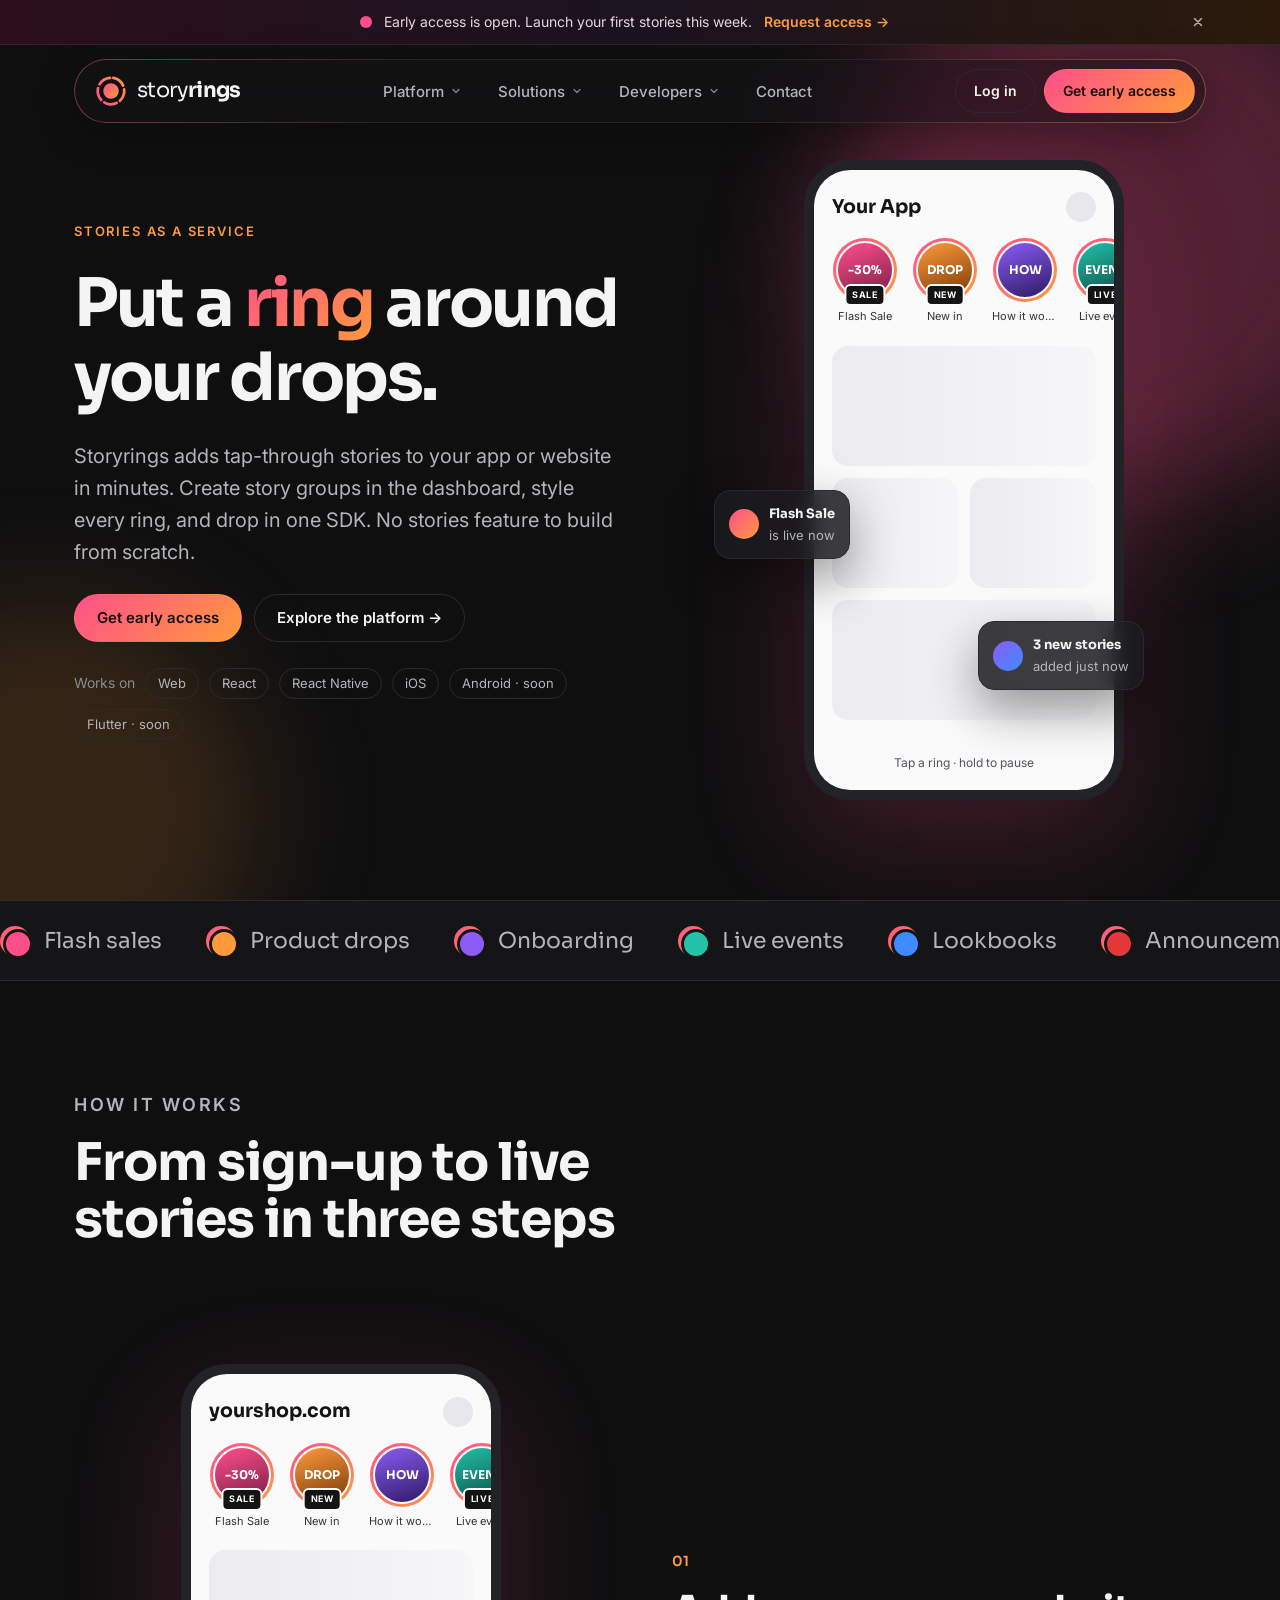
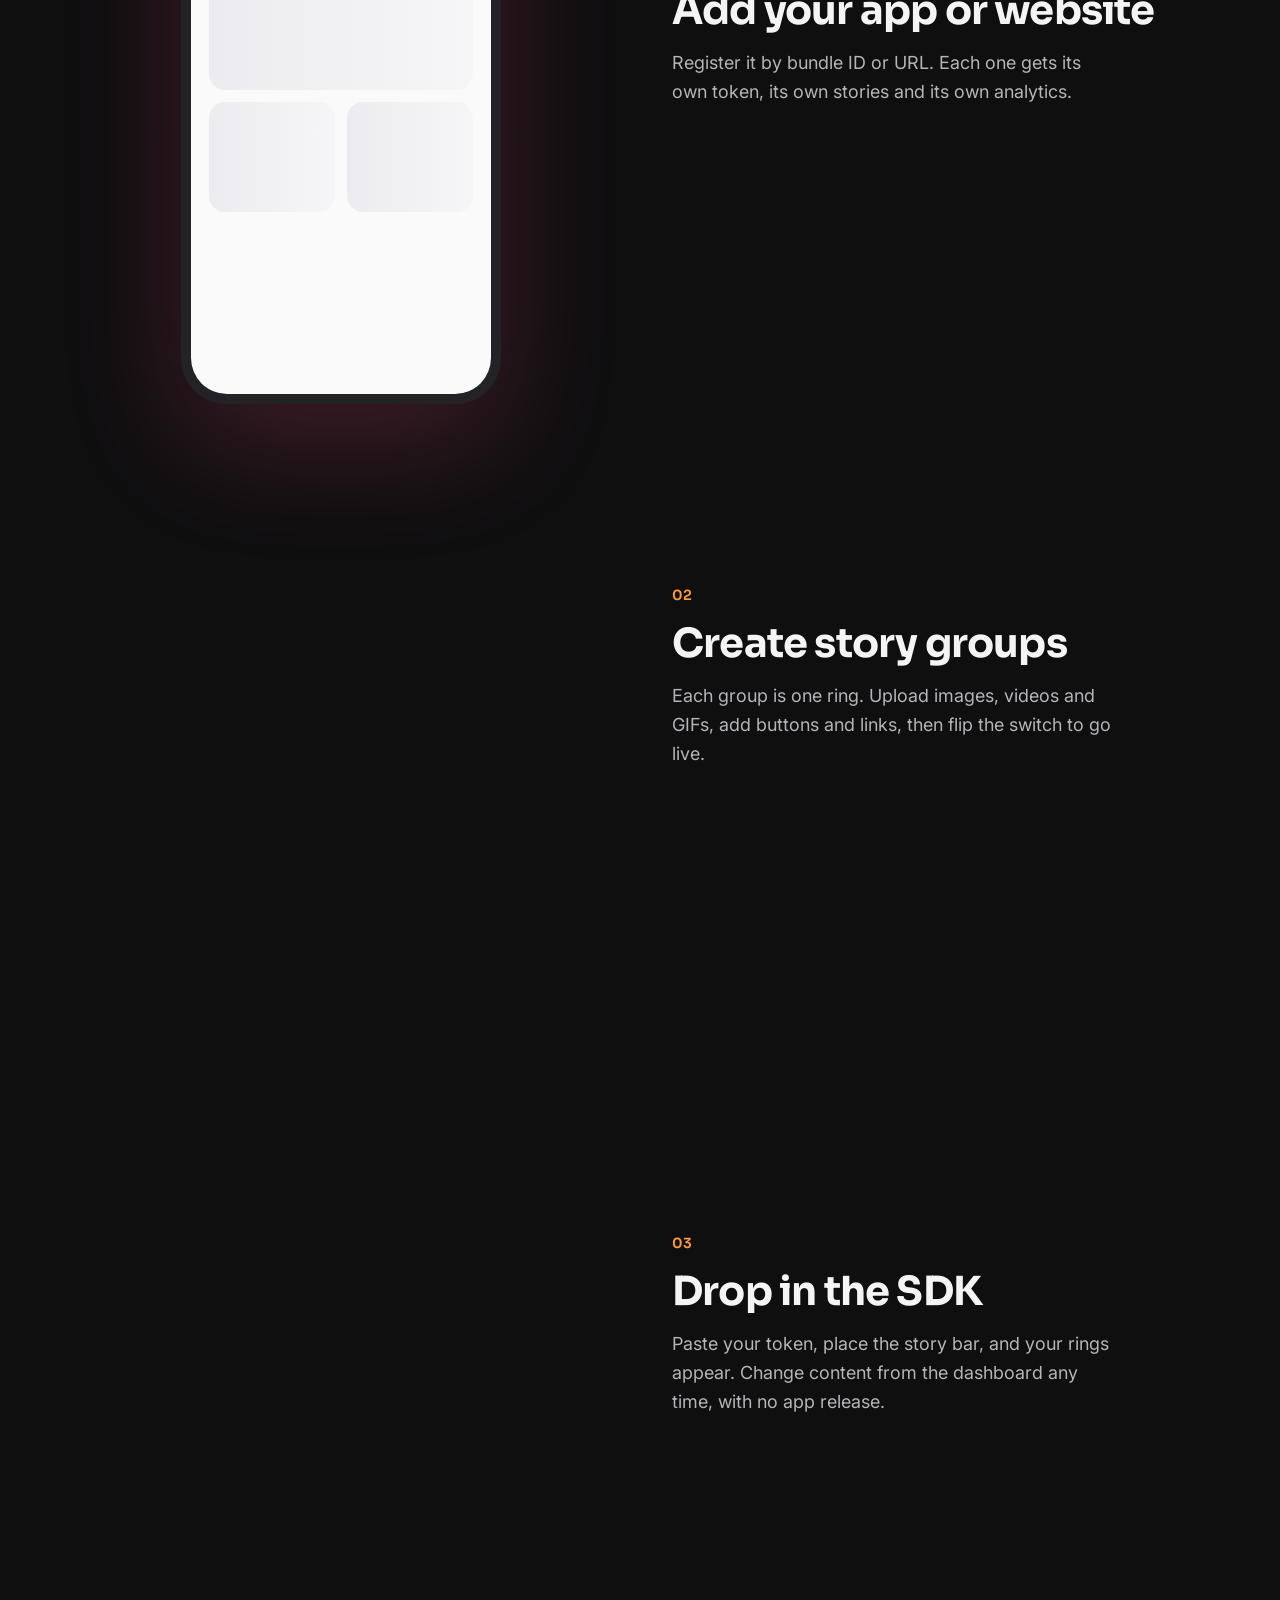
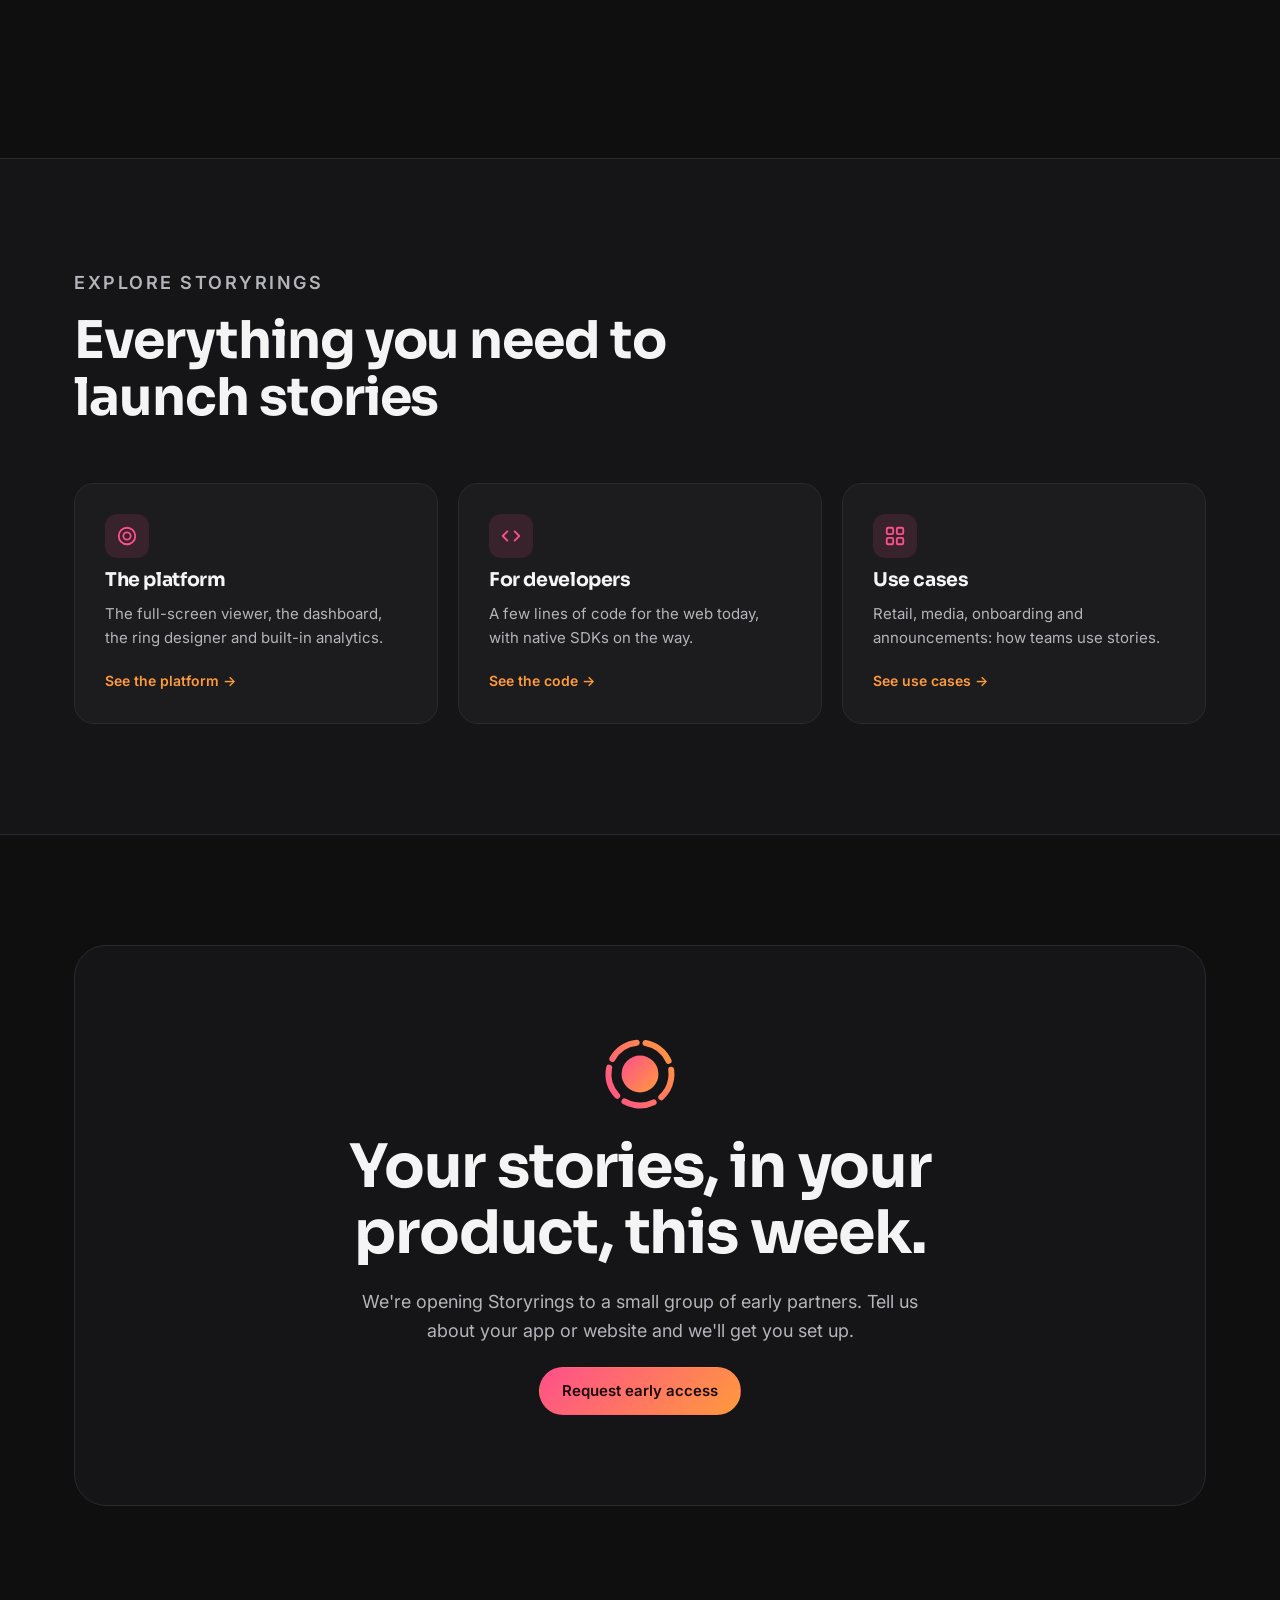
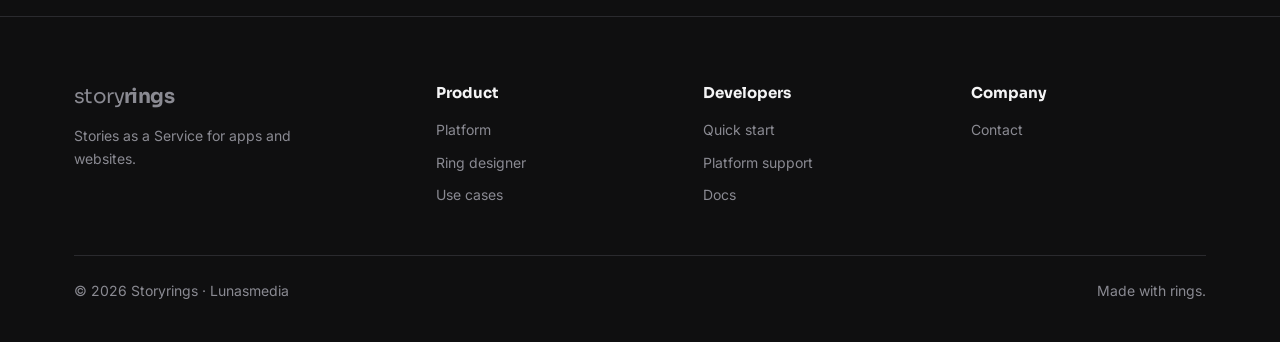
==== commit 2e4de7c2: "Make the website match the real Storyrings SDK Every code sample and reference table on the site des" ====
--- a/index.html
+++ b/index.html
@@ -79,7 +79,7 @@
             <p class="mega-label">Build</p>
             <ul class="mega-items">
             <li><a href="developers.html#quick-start"><span class="mi-icon"><svg width="20" height="20" viewBox="0 0 24 24" fill="none" stroke="currentColor" stroke-width="1.9" stroke-linecap="round" stroke-linejoin="round" aria-hidden="true"><path d="M13 2L4 14h7l-1 8 9-12h-7l1-8z"/></svg></span><span class="mi-text"><b>Quick start</b><small>Live in a few lines of code</small></span></a></li>
-            <li><a href="developers.html#platforms"><span class="mi-icon"><svg width="20" height="20" viewBox="0 0 24 24" fill="none" stroke="currentColor" stroke-width="1.9" stroke-linecap="round" stroke-linejoin="round" aria-hidden="true"><rect x="2" y="4" width="14" height="10" rx="2"/><rect x="17" y="8" width="5" height="12" rx="1.5"/><path d="M6 18h6"/></svg></span><span class="mi-text"><b>Platform support</b><small>Web today, native next</small></span></a></li>
+            <li><a href="developers.html#platforms"><span class="mi-icon"><svg width="20" height="20" viewBox="0 0 24 24" fill="none" stroke="currentColor" stroke-width="1.9" stroke-linecap="round" stroke-linejoin="round" aria-hidden="true"><rect x="2" y="4" width="14" height="10" rx="2"/><rect x="17" y="8" width="5" height="12" rx="1.5"/><path d="M6 18h6"/></svg></span><span class="mi-text"><b>Platform support</b><small>Web, React Native and iOS today</small></span></a></li>
             <li><a href="developers.html#options"><span class="mi-icon"><svg width="20" height="20" viewBox="0 0 24 24" fill="none" stroke="currentColor" stroke-width="1.9" stroke-linecap="round" stroke-linejoin="round" aria-hidden="true"><path d="M8 7l-5 5 5 5M16 7l5 5-5 5"/></svg></span><span class="mi-text"><b>Options &amp; callbacks</b><small>Hook stories into your app</small></span></a></li>
             <li><a href="contact.html"><span class="mi-icon"><svg width="20" height="20" viewBox="0 0 24 24" fill="none" stroke="currentColor" stroke-width="1.9" stroke-linecap="round" stroke-linejoin="round" aria-hidden="true"><circle cx="8" cy="15" r="4"/><path d="M11 12l9-9M17 6l3 3M15 8l2 2"/></svg></span><span class="mi-text"><b>Get your token</b><small>Join early access</small></span></a></li>
             </ul>
@@ -96,7 +96,7 @@
         </ul>
       </nav>
       <div class="nav-actions">
-        <a class="btn btn-ghost btn-sm" href="#">Log in</a>
+        <a class="btn btn-ghost btn-sm" href="https://stories-dashboard.fly.dev">Log in</a>
         <a class="btn btn-primary btn-sm" href="contact.html">Get early access</a>
         <button class="menu-btn" id="menuBtn" aria-expanded="false" aria-controls="mobileMenu" aria-label="Open menu"><svg width="22" height="22" viewBox="0 0 24 24" fill="none" stroke="currentColor" stroke-width="2" stroke-linecap="round" aria-hidden="true"><path d="M4 7h16M4 12h16M4 17h16"/></svg></button>
       </div>
@@ -107,7 +107,7 @@
       <details><summary>Solutions<svg class="chev" width="12" height="12" viewBox="0 0 24 24" fill="none" stroke="currentColor" stroke-width="2.6" stroke-linecap="round" stroke-linejoin="round" aria-hidden="true"><path d="M6 9l6 6 6-6"/></svg></summary><ul><li><a href="use-cases.html#retail"><svg width="18" height="18" viewBox="0 0 24 24" fill="none" stroke="currentColor" stroke-width="1.9" stroke-linecap="round" stroke-linejoin="round" aria-hidden="true"><circle cx="9" cy="20" r="1.4"/><circle cx="18" cy="20" r="1.4"/><path d="M2 3h3l2.6 12.2a1.5 1.5 0 0 0 1.5 1.2h8.8a1.5 1.5 0 0 0 1.5-1.2L21 7H6"/></svg>Retail &amp; e-commerce</a></li><li><a href="use-cases.html#media"><svg width="18" height="18" viewBox="0 0 24 24" fill="none" stroke="currentColor" stroke-width="1.9" stroke-linecap="round" stroke-linejoin="round" aria-hidden="true"><path d="M8 21h8M12 17v4"/><path d="M7 4h10v5a5 5 0 0 1-10 0V4z"/><path d="M17 5h3v2a3 3 0 0 1-3 3M7 5H4v2a3 3 0 0 0 3 3"/></svg>Media &amp; sport</a></li><li><a href="use-cases.html#onboarding"><svg width="18" height="18" viewBox="0 0 24 24" fill="none" stroke="currentColor" stroke-width="1.9" stroke-linecap="round" stroke-linejoin="round" aria-hidden="true"><path d="M5 15c-1.5 1.3-2 4.5-2 6 1.5 0 4.7-.5 6-2"/><path d="M9 15l-3-3c1.8-5 6-9 13-9 0 7-4 11.2-9 13z"/><circle cx="14.5" cy="9.5" r="1.5"/></svg>Onboarding</a></li><li><a href="use-cases.html#announcements"><svg width="18" height="18" viewBox="0 0 24 24" fill="none" stroke="currentColor" stroke-width="1.9" stroke-linecap="round" stroke-linejoin="round" aria-hidden="true"><path d="M3 10v4a1 1 0 0 0 1 1h3l8 5V4L7 9H4a1 1 0 0 0-1 1z"/><path d="M19 9a4 4 0 0 1 0 6"/></svg>Announcements</a></li><li><a href="use-cases.html">All use cases →</a></li></ul></details>
       <details><summary>Developers<svg class="chev" width="12" height="12" viewBox="0 0 24 24" fill="none" stroke="currentColor" stroke-width="2.6" stroke-linecap="round" stroke-linejoin="round" aria-hidden="true"><path d="M6 9l6 6 6-6"/></svg></summary><ul><li><a href="developers.html#quick-start"><svg width="18" height="18" viewBox="0 0 24 24" fill="none" stroke="currentColor" stroke-width="1.9" stroke-linecap="round" stroke-linejoin="round" aria-hidden="true"><path d="M13 2L4 14h7l-1 8 9-12h-7l1-8z"/></svg>Quick start</a></li><li><a href="developers.html#platforms"><svg width="18" height="18" viewBox="0 0 24 24" fill="none" stroke="currentColor" stroke-width="1.9" stroke-linecap="round" stroke-linejoin="round" aria-hidden="true"><rect x="2" y="4" width="14" height="10" rx="2"/><rect x="17" y="8" width="5" height="12" rx="1.5"/><path d="M6 18h6"/></svg>Platform support</a></li><li><a href="developers.html#options"><svg width="18" height="18" viewBox="0 0 24 24" fill="none" stroke="currentColor" stroke-width="1.9" stroke-linecap="round" stroke-linejoin="round" aria-hidden="true"><path d="M8 7l-5 5 5 5M16 7l5 5-5 5"/></svg>Options &amp; callbacks</a></li><li><a href="contact.html"><svg width="18" height="18" viewBox="0 0 24 24" fill="none" stroke="currentColor" stroke-width="1.9" stroke-linecap="round" stroke-linejoin="round" aria-hidden="true"><circle cx="8" cy="15" r="4"/><path d="M11 12l9-9M17 6l3 3M15 8l2 2"/></svg>Get your token</a></li><li><a href="developers.html">Developer overview →</a></li></ul></details>
       <a class="mobile-plain" href="contact.html">Contact</a>
-      <div class="mobile-actions"><a class="btn btn-ghost" href="#">Log in</a><a class="btn btn-primary" href="contact.html">Get early access</a></div>
+      <div class="mobile-actions"><a class="btn btn-ghost" href="https://stories-dashboard.fly.dev">Log in</a><a class="btn btn-primary" href="contact.html">Get early access</a></div>
       </div>
     </nav>
   </div>
@@ -127,7 +127,7 @@
         <a class="btn btn-primary" href="contact.html">Get early access</a>
         <a class="btn btn-ghost" href="platform.html">Explore the platform →</a>
       </div>
-      <div class="platforms reveal" style="--d:.32s"><span>Works on</span><span class="chip">Web</span><span class="chip">React</span><span class="chip">iOS · soon</span><span class="chip">Android · soon</span><span class="chip">React Native · soon</span></div>
+      <div class="platforms reveal" style="--d:.32s"><span>Works on</span><span class="chip">Web</span><span class="chip">React</span><span class="chip">React Native</span><span class="chip">iOS</span><span class="chip">Android · soon</span><span class="chip">Flutter · soon</span></div>
     </div>
 
     <div class="phone-stage reveal" style="--d:.2s">
@@ -250,8 +250,8 @@
     <div class="foot-grid">
       <div><a class="logo" href="index.html" style="font-size:20px"><span>story<b>rings</b></span></a><p style="margin-top:12px;max-width:280px">Stories as a Service for apps and websites.</p></div>
       <div><h4>Product</h4><ul><li><a href="platform.html">Platform</a></li><li><a href="platform.html#designer">Ring designer</a></li><li><a href="use-cases.html">Use cases</a></li></ul></div>
-      <div><h4>Developers</h4><ul><li><a href="developers.html">Quick start</a></li><li><a href="developers.html#platforms">Platform support</a></li><li><a href="#">Docs</a></li></ul></div>
-      <div><h4>Company</h4><ul><li><a href="contact.html">Contact</a></li><li><a href="#">Privacy</a></li><li><a href="#">Terms</a></li></ul></div>
+      <div><h4>Developers</h4><ul><li><a href="developers.html">Quick start</a></li><li><a href="developers.html#platforms">Platform support</a></li><li><a href="https://github.com/lunasmedia/storyrings/tree/main/docs">Docs</a></li></ul></div>
+      <div><h4>Company</h4><ul><li><a href="contact.html">Contact</a></li></ul></div>
     </div>
     <div class="foot-bottom"><p>© <span id="yr"></span> Storyrings · Lunasmedia</p><p>Made with rings.</p></div>
   </div>
--- a/styles.css
+++ b/styles.css
@@ -335,6 +335,9 @@
 
 /* table */
 .table-wrap{overflow-x:auto;border:1px solid var(--line);border-radius:var(--radius)}
+.table-label{font:500 14px "JetBrains Mono",monospace;color:var(--muted);margin:26px 0 10px}
+.table-label:first-of-type{margin-top:0}
+.table-label code{color:var(--orange)}
 table{width:100%;border-collapse:collapse;min-width:560px}
 th,td{text-align:left;padding:18px 22px;border-bottom:1px solid var(--line)}
 th{font-size:13px;color:var(--dim);text-transform:uppercase;letter-spacing:.08em;font-weight:600;background:var(--bg-2)}
